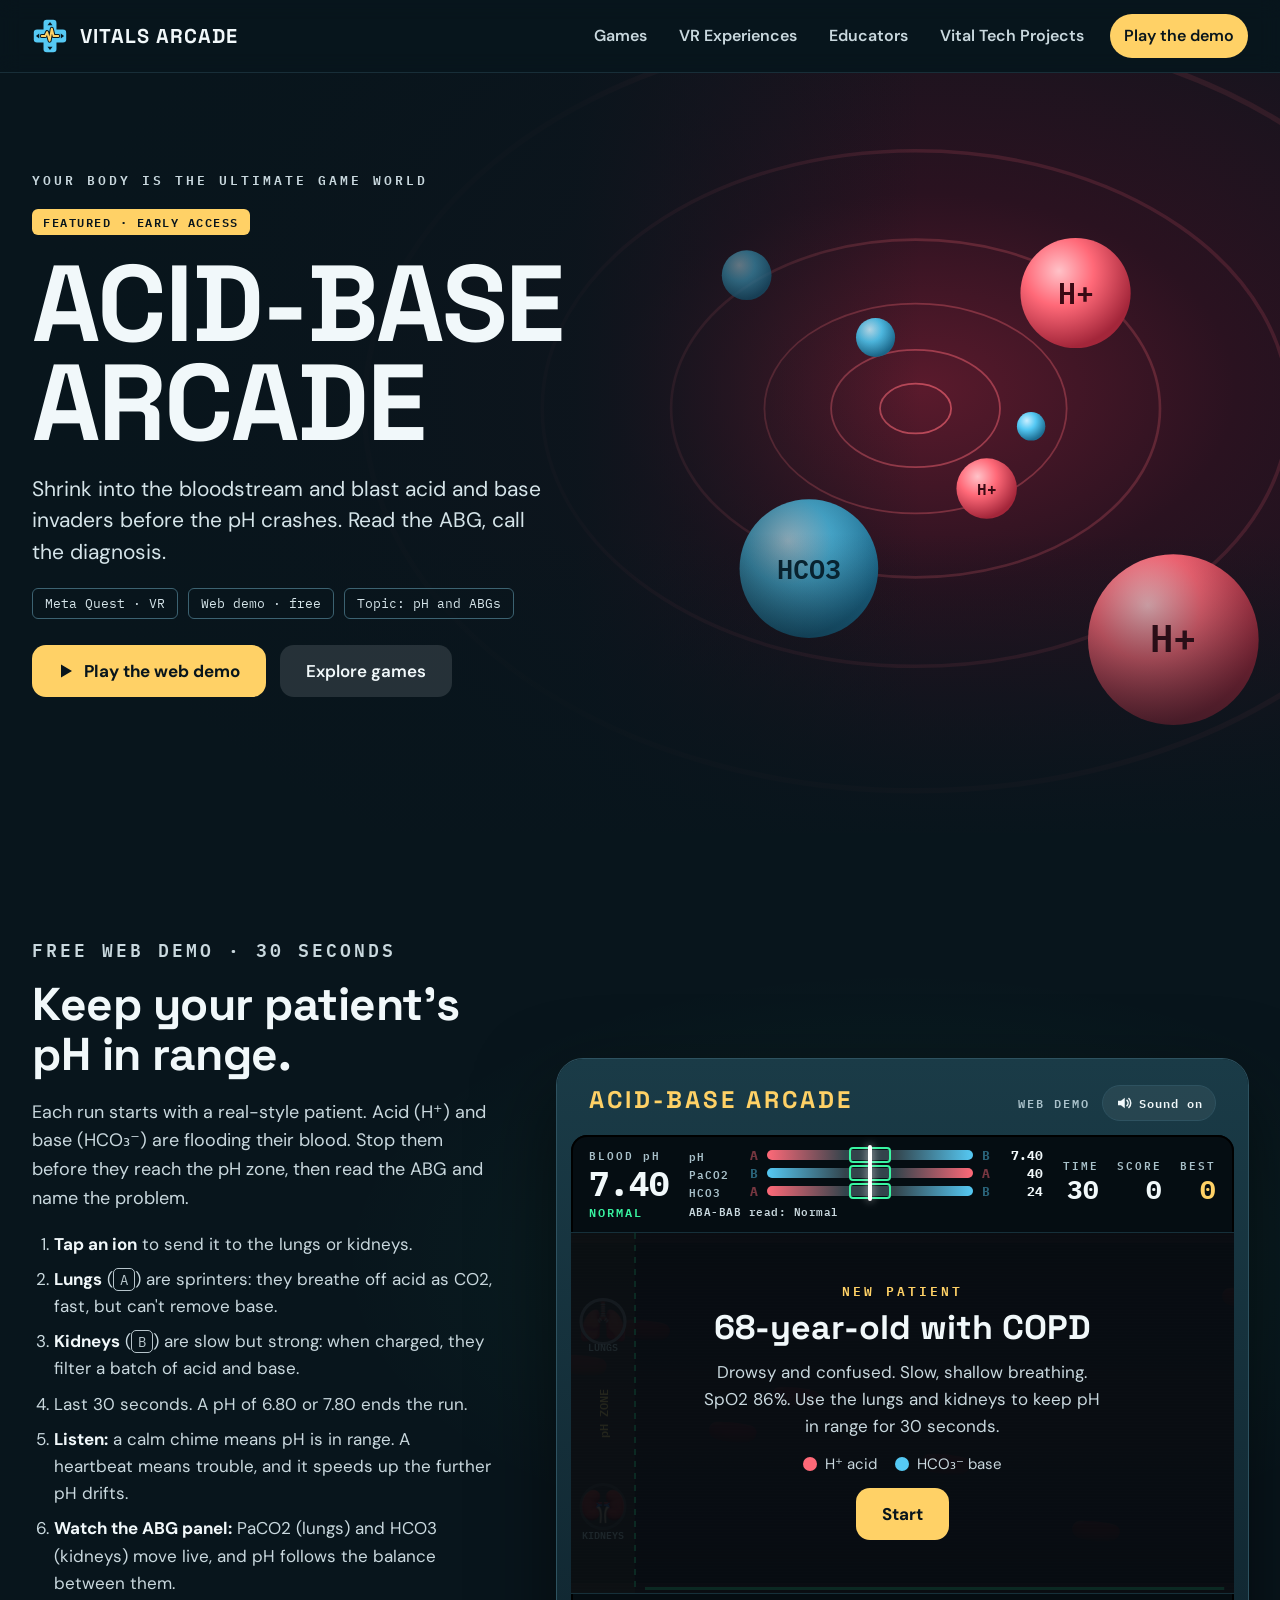
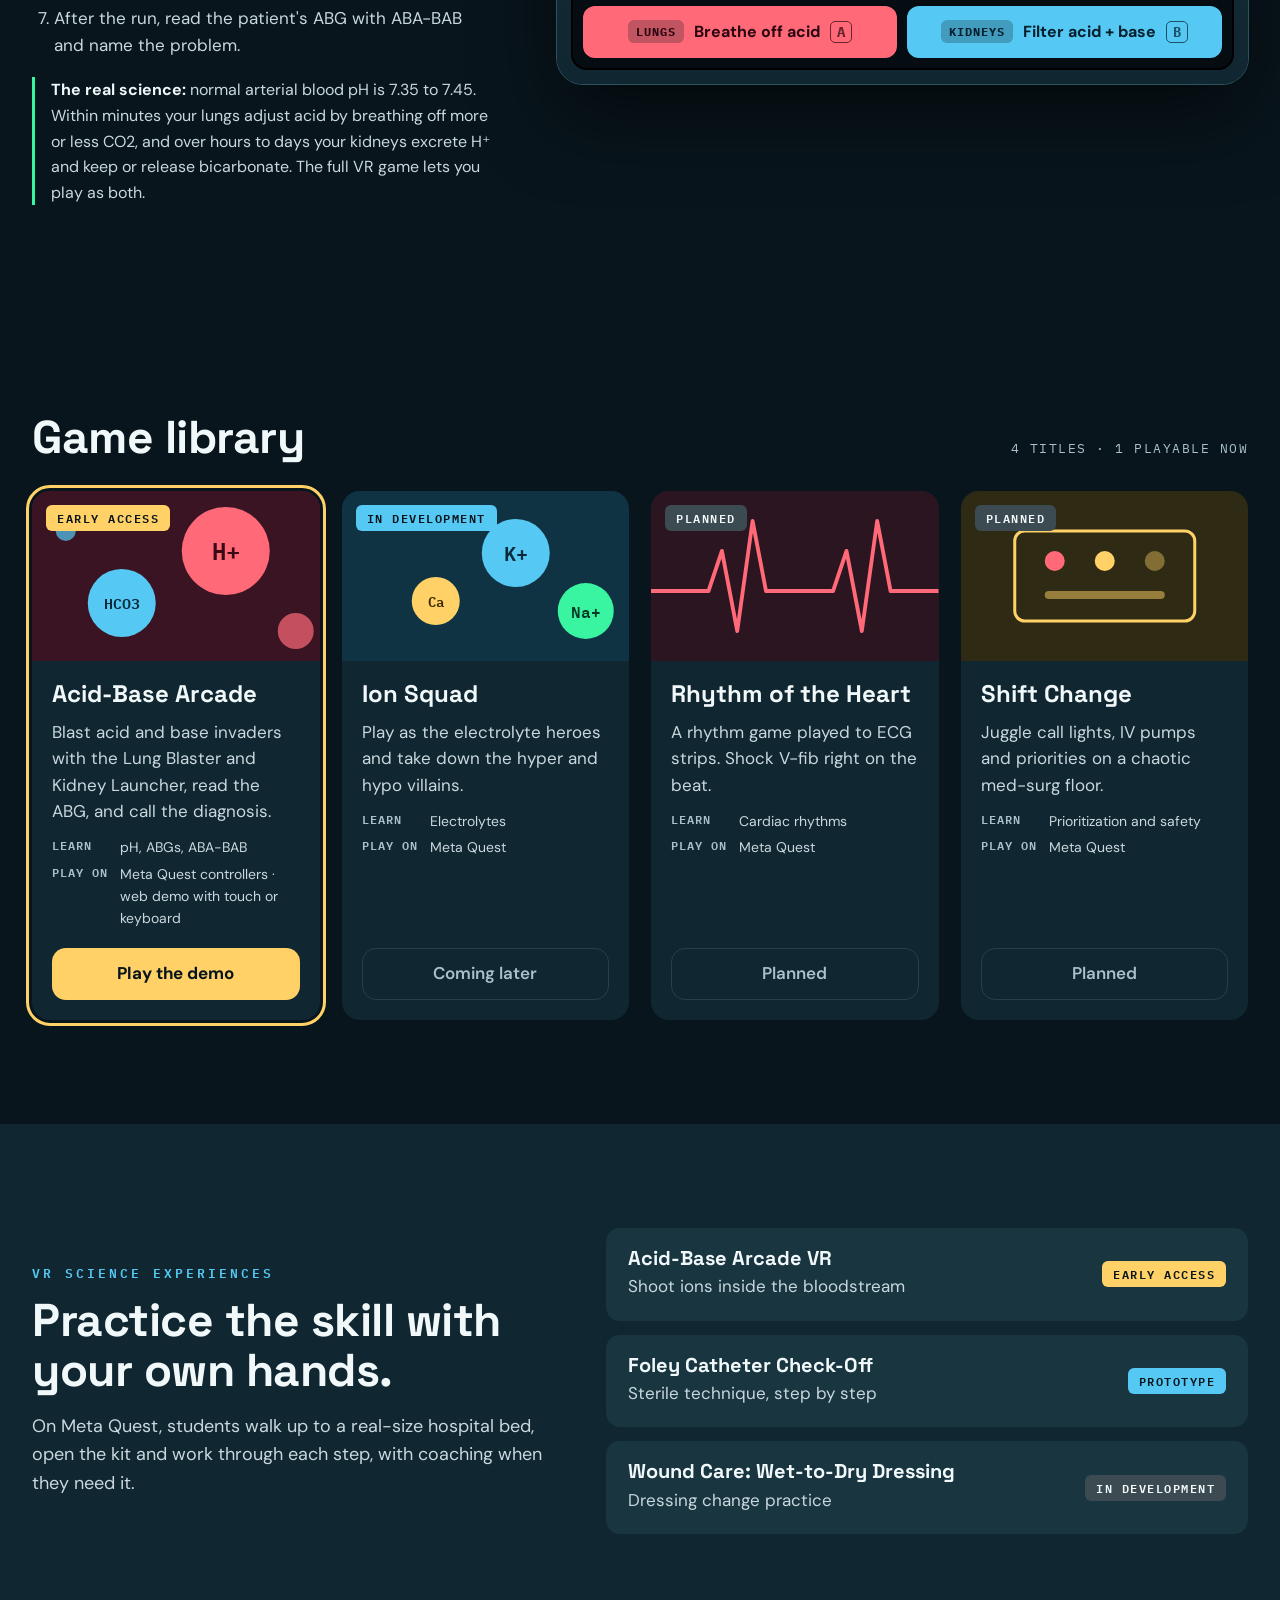
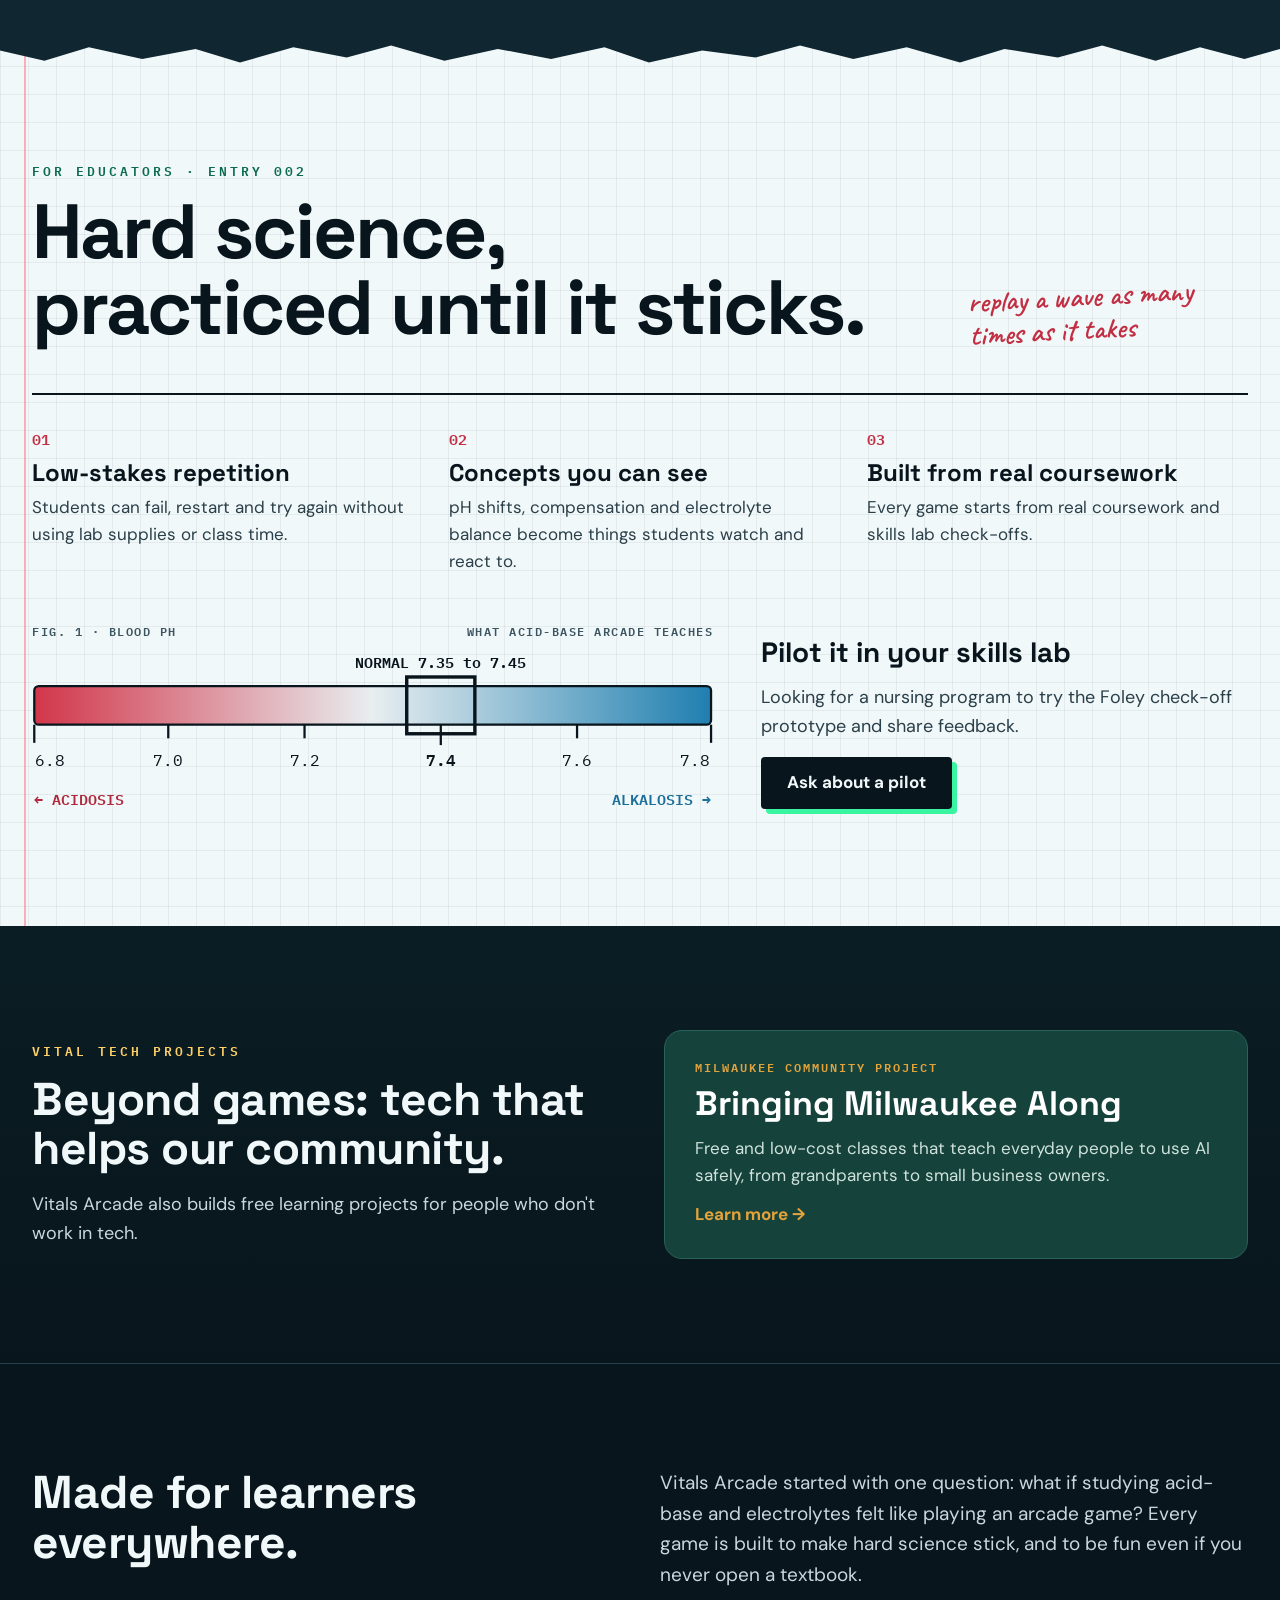
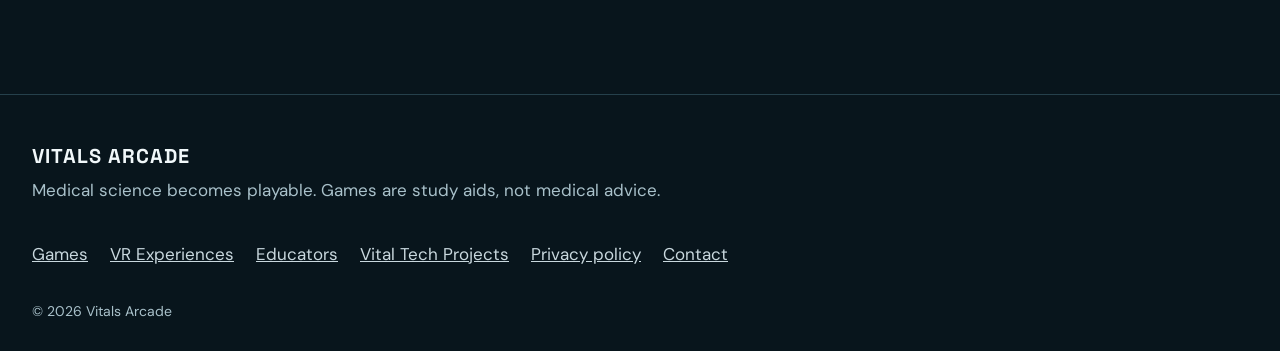
==== index.html @ 90bc75d7 "Add live ABA-BAB ABG panel and three-step ABG quiz - Replace the single pH gauge with three live bar" ====
<!DOCTYPE html>
<html lang="en">
<head>
<meta charset="utf-8">
<meta name="viewport" content="width=device-width, initial-scale=1">
<title>Vitals Arcade | Medical science becomes playable</title>
<link rel="icon" href="assets/logo/favicon.svg" type="image/svg+xml">
<link rel="icon" href="assets/logo/favicon.ico" sizes="any">
<link rel="apple-touch-icon" href="assets/logo/app-icon-180.png">
<meta name="description" content="Vitals Arcade makes educational games and VR science experiences. Play the free Acid-Base Arcade web demo, explore our game library and VR skills practice.">
<meta name="theme-color" content="#08151C">

<link rel="preconnect" href="https://fonts.googleapis.com">
<link rel="preconnect" href="https://fonts.gstatic.com" crossorigin>
<link href="https://fonts.googleapis.com/css2?family=Caveat:wght@600&family=DM+Sans:wght@400;500;600;700&family=IBM+Plex+Mono:wght@400;600&family=Space+Grotesk:wght@500;700&display=swap" rel="stylesheet">
<link rel="stylesheet" href="styles.css">
</head>
<body>
<a class="skip" href="#main">Skip to content</a>

<header class="site-header" id="top">
  <div class="wrap header-row">
    <a class="brand" href="index.html" aria-label="Vitals Arcade home">
      <svg width="36" height="36" viewBox="0 0 100 100" aria-hidden="true"><rect x="32" y="5" width="36" height="90" rx="9" fill="#08151C" stroke="#08151C" stroke-width="9"/><rect x="5" y="32" width="90" height="36" rx="9" fill="#08151C" stroke="#08151C" stroke-width="9"/><rect x="32" y="5" width="36" height="90" rx="9" fill="#55C9F4"/><rect x="5" y="32" width="90" height="36" rx="9" fill="#55C9F4"/><polygon points="50,11 43,20 57,20" fill="#08151C"/><polygon points="50,89 43,80 57,80" fill="#08151C"/><polygon points="11,50 20,43 20,57" fill="#08151C"/><polygon points="89,50 80,43 80,57" fill="#08151C"/><polyline points="27,50 37,50 42,39 49,63 55,30 60,50 73,50" fill="none" stroke="#08151C" stroke-width="11" stroke-linejoin="round" stroke-linecap="round"/><polyline points="27,50 37,50 42,39 49,63 55,30 60,50 73,50" fill="none" stroke="#FFD166" stroke-width="5.5" stroke-linejoin="round" stroke-linecap="round"/></svg>
      <span>VITALS ARCADE</span>
    </a>
    <button class="menu-btn" type="button" aria-expanded="false" aria-controls="site-nav">
      <svg width="20" height="20" viewBox="0 0 20 20" aria-hidden="true"><path d="M3 6h14M3 10h14M3 14h14" stroke="currentColor" stroke-width="2" stroke-linecap="round"/></svg>
      Menu
    </button>
    <nav class="site-nav" id="site-nav" aria-label="Main">
      <a href="#games">Games</a>
      <a href="#vr">VR Experiences</a>
      <a href="#educators">Educators</a>
      <a href="#projects">Vital Tech Projects</a>
      <a class="nav-cta" href="#play">Play the demo</a>
    </nav>
  </div>
</header>

<main id="main">

<section class="hero" aria-labelledby="hero-title">
  <svg class="hero-art" viewBox="0 0 1440 900" preserveAspectRatio="xMidYMid slice" aria-hidden="true">
    <defs>
      <radialGradient id="tun" cx="72%" cy="42%" r="70%"><stop offset="0%" stop-color="#5A1A2C"/><stop offset="35%" stop-color="#2A1220"/><stop offset="100%" stop-color="#08151C"/></radialGradient>
      <radialGradient id="hOrb" cx="35%" cy="30%" r="70%"><stop offset="0%" stop-color="#FFC2C8"/><stop offset="45%" stop-color="#FF6978"/><stop offset="100%" stop-color="#A3263A"/></radialGradient>
      <radialGradient id="bOrb" cx="35%" cy="30%" r="70%"><stop offset="0%" stop-color="#C9EEFF"/><stop offset="45%" stop-color="#55C9F4"/><stop offset="100%" stop-color="#1D6E93"/></radialGradient>
      <linearGradient id="scrim" x1="0" x2="1"><stop offset="0%" stop-color="#08151C"/><stop offset="45%" stop-color="#08151C" stop-opacity="0.85"/><stop offset="72%" stop-color="#08151C" stop-opacity="0"/></linearGradient>
      <linearGradient id="fade" x1="0" x2="0" y1="0" y2="1"><stop offset="60%" stop-color="#08151C" stop-opacity="0"/><stop offset="100%" stop-color="#08151C"/></linearGradient>
    </defs>
    <rect width="1440" height="900" fill="url(#tun)"/>
    <g class="rings" fill="none" stroke="#FF6978">
      <ellipse cx="1030" cy="400" rx="40" ry="28" stroke-opacity="0.6" stroke-width="2"/>
      <ellipse cx="1030" cy="400" rx="95" ry="66" stroke-opacity="0.45" stroke-width="2"/>
      <ellipse cx="1030" cy="400" rx="170" ry="118" stroke-opacity="0.32" stroke-width="2"/>
      <ellipse cx="1030" cy="400" rx="275" ry="190" stroke-opacity="0.22" stroke-width="3"/>
      <ellipse cx="1030" cy="400" rx="420" ry="290" stroke-opacity="0.15" stroke-width="4"/>
      <ellipse cx="1030" cy="400" rx="620" ry="430" stroke-opacity="0.1" stroke-width="6"/>
    </g>
    <g font-family="IBM Plex Mono, monospace" font-weight="600" text-anchor="middle">
      <g class="float f1"><circle cx="1210" cy="270" r="62" fill="url(#hOrb)"/><text x="1210" y="282" font-size="34" fill="#3A0A14">H+</text></g>
      <g class="float f2"><circle cx="910" cy="580" r="78" fill="url(#bOrb)"/><text x="910" y="592" font-size="30" fill="#082A3A">HCO3</text></g>
      <g class="float f3"><circle cx="1110" cy="490" r="34" fill="url(#hOrb)"/><text x="1110" y="497" font-size="18" fill="#3A0A14">H+</text></g>
      <g class="float f1"><circle cx="1320" cy="660" r="96" fill="url(#hOrb)"/><text x="1320" y="674" font-size="44" fill="#3A0A14">H+</text></g>
      <circle cx="985" cy="320" r="22" fill="url(#bOrb)"/><circle cx="1160" cy="420" r="16" fill="url(#bOrb)"/><circle cx="840" cy="250" r="28" fill="url(#bOrb)" fill-opacity="0.8"/>
    </g>
    <rect width="1440" height="900" fill="url(#scrim)"/>
    <rect width="1440" height="900" fill="url(#fade)"/>
  </svg>
  <div class="wrap hero-copy">
    <p class="eyebrow">Your body is the ultimate game world</p>
    <span class="badge badge-yellow">Featured · Early Access</span>
    <h1 id="hero-title">Acid-Base<br>Arcade</h1>
    <p class="lead">Shrink into the bloodstream and blast acid and base invaders before the pH crashes. Read the ABG, call the diagnosis.</p>
    <ul class="chips" aria-label="Game details">
      <li>Meta Quest · VR</li>
      <li>Web demo · free</li>
      <li>Topic: pH and ABGs</li>
    </ul>
    <div class="btn-row">
      <a class="btn btn-yellow" href="#play"><svg width="16" height="16" viewBox="0 0 16 16" aria-hidden="true"><path d="M3 1.5 L14 8 L3 14.5 Z" fill="currentColor"/></svg>Play the web demo</a>
      <a class="btn btn-glass" href="#games">Explore games</a>
    </div>
  </div>
</section>

<section class="play" id="play" aria-labelledby="play-title">
  <div class="wrap play-grid">
    <div class="play-info">
      <p class="eyebrow eyebrow-green">Free web demo · 30 seconds</p>
      <h2 id="play-title">Keep your patient's pH in range.</h2>
      <p>Each run starts with a real-style patient. Acid (H⁺) and base (HCO₃⁻) are flooding their blood. Stop them before they reach the pH zone, then read the ABG and name the problem.</p>
      <ol class="how">
        <li><b>Tap an ion</b> to send it to the lungs or kidneys.</li>
        <li><b>Lungs</b> (<kbd>A</kbd>) are sprinters: they breathe off acid as CO2, fast, but can't remove base.</li>
        <li><b>Kidneys</b> (<kbd>B</kbd>) are slow but strong: when charged, they filter a batch of acid and base.</li>
        <li>Last 30 seconds. A pH of 6.80 or 7.80 ends the run.</li>
        <li><b>Listen:</b> a calm chime means pH is in range. A heartbeat means trouble, and it speeds up the further pH drifts.</li>
        <li><b>Watch the ABG panel:</b> PaCO2 (lungs) and HCO3 (kidneys) move live, and pH follows the balance between them.</li>
        <li>After the run, read the patient's ABG with ABA-BAB and name the problem.</li>
      </ol>
      <p class="science"><b>The real science:</b> normal arterial blood pH is 7.35 to 7.45. Within minutes your lungs adjust acid by breathing off more or less CO2, and over hours to days your kidneys excrete H⁺ and keep or release bicarbonate. The full VR game lets you play as both.</p>
    </div>

    <div class="cabinet">
      <div class="marquee"><span>ACID-BASE ARCADE</span><span class="marquee-right"><span class="marquee-sub">WEB DEMO</span><button class="mute-btn" id="muteBtn" type="button" aria-pressed="false" aria-label="Mute sound"><svg width="18" height="18" viewBox="0 0 24 24" aria-hidden="true"><path d="M4 9h4l5-4v14l-5-4H4z" fill="currentColor"/><path class="snd-on" d="M16 8.5a5 5 0 0 1 0 7M18.5 6a8.5 8.5 0 0 1 0 12" fill="none" stroke="currentColor" stroke-width="2" stroke-linecap="round"/><path class="snd-off" d="M16 9l6 6M22 9l-6 6" fill="none" stroke="currentColor" stroke-width="2" stroke-linecap="round"/></svg><span class="mute-label">Sound on</span></button></span></div>
      <div class="screen">
        <div class="hud" aria-live="polite">
          <div class="hud-ph">
            <span class="hud-label">BLOOD pH</span>
            <span class="hud-ph-val" id="phVal">7.40</span>
            <span class="hud-status" id="status">NORMAL</span>
          </div>
          <div class="abg-live" id="abgLive" aria-hidden="true">
            <div class="abg-chart" id="abgChart"></div>
            <p class="abg-read" id="abgRead">ABA-BAB read: Normal</p>
          </div>
          <div class="hud-stats">
            <div><span class="hud-label">TIME</span><span class="hud-num" id="timeVal">30</span></div>
            <div><span class="hud-label">SCORE</span><span class="hud-num" id="score">0</span></div>
            <div><span class="hud-label">BEST</span><span class="hud-num hud-best" id="bestVal">0</span></div>
          </div>
        </div>
        <div class="stage" id="stage">
          <canvas id="game" aria-label="Playfield: tap acid and base ions before they reach the pH zone on the left"></canvas>
          <div class="overlay" id="overlay">
            <p class="overlay-kicker" id="ovKicker">NEW PATIENT</p>
            <h3 id="ovTitle">Keep your patient's pH in range</h3>
            <p id="ovText">Tap the ions before they reach the pH zone. Keep pH in range for 30 seconds.</p>
            <div class="legend"><span><i class="dot dot-acid"></i>H⁺ acid</span><span><i class="dot dot-base"></i>HCO₃⁻ base</span></div>
            <div class="quiz" id="quiz" hidden>
              <p class="abg" id="quizAbg"></p>
              <div class="abg-chart abg-chart-quiz" id="quizChart" aria-hidden="true"></div>
              <p class="quiz-step" id="quizStep"></p>
              <p class="quiz-q" id="quizQ">What is this patient's problem?</p>
              <div class="quiz-opts" id="quizOpts"></div>
              <p class="quiz-exp" id="quizExp" hidden></p>
            </div>
            <p class="new-best" id="newBest" hidden>NEW HIGH SCORE!</p>
            <div class="overlay-btns">
              <button class="btn btn-yellow" id="startBtn" type="button">Start game</button>
              <a class="btn btn-mint" id="eaBtn" data-url="" href="#" target="_blank" rel="noopener" hidden>Get Early Access</a>
              <a class="btn btn-glass" id="fullBtn" href="#games" hidden>See the full VR game</a>
            </div>
          </div>
        </div>
        <div class="pads">
          <button class="pad pad-acid" id="padA" type="button" aria-label="Lungs: breathe off the closest acid as CO2 (A key)"><span>LUNGS</span> Breathe off acid <kbd>A</kbd></button>
          <button class="pad pad-base" id="padB" type="button" aria-label="Kidneys: filter a batch of acid and base when charged (B key)"><span>KIDNEYS</span> Filter acid + base <kbd>B</kbd></button>
        </div>
      </div>
    </div>
  </div>
</section>

<section class="games" id="games" aria-labelledby="games-title">
  <div class="wrap">
    <div class="sec-head">
      <h2 id="games-title">Game library</h2>
      <span class="mono-note">4 titles · 1 playable now</span>
    </div>
    <div class="game-grid">
      <article class="game-card is-featured">
        <div class="game-art art-acid">
          <svg viewBox="0 0 300 170" preserveAspectRatio="xMidYMid slice" aria-hidden="true" font-family="IBM Plex Mono, monospace" font-weight="600" text-anchor="middle"><circle cx="200" cy="60" r="44" fill="#FF6978"/><text x="200" y="69" font-size="24" fill="#3A0A14">H+</text><circle cx="96" cy="112" r="34" fill="#55C9F4"/><text x="96" y="118" font-size="15" fill="#082A3A">HCO3</text><circle cx="270" cy="140" r="18" fill="#FF6978" fill-opacity="0.7"/><circle cx="40" cy="40" r="10" fill="#55C9F4" fill-opacity="0.7"/></svg>
          <span class="badge badge-yellow">Early Access</span>
        </div>
        <div class="game-body">
          <h3>Acid-Base Arcade</h3>
          <p>Blast acid and base invaders with the Lung Blaster and Kidney Launcher, read the ABG, and call the diagnosis.</p>
          <dl class="meta"><dt>Learn</dt><dd>pH, ABGs, ABA-BAB</dd><dt>Play on</dt><dd>Meta Quest controllers · web demo with touch or keyboard</dd></dl>
          <a class="btn btn-yellow btn-block" href="#play">Play the demo</a>
        </div>
      </article>
      <article class="game-card">
        <div class="game-art art-ion">
          <svg viewBox="0 0 300 170" preserveAspectRatio="xMidYMid slice" aria-hidden="true" font-family="IBM Plex Mono, monospace" font-weight="600" text-anchor="middle"><circle cx="180" cy="62" r="34" fill="#55C9F4"/><text x="180" y="70" font-size="20" fill="#082A3A">K+</text><circle cx="250" cy="120" r="28" fill="#39F4A1"/><text x="250" y="127" font-size="16" fill="#063A26">Na+</text><circle cx="100" cy="110" r="24" fill="#FFD166"/><text x="100" y="116" font-size="14" fill="#3A2A00">Ca</text></svg>
          <span class="badge badge-blue">In development</span>
        </div>
        <div class="game-body">
          <h3>Ion Squad</h3>
          <p>Play as the electrolyte heroes and take down the hyper and hypo villains.</p>
          <dl class="meta"><dt>Learn</dt><dd>Electrolytes</dd><dt>Play on</dt><dd>Meta Quest</dd></dl>
          <span class="btn btn-disabled btn-block">Coming later</span>
        </div>
      </article>
      <article class="game-card">
        <div class="game-art art-heart">
          <svg viewBox="0 0 300 170" preserveAspectRatio="none" aria-hidden="true"><polyline points="0,100 60,100 74,60 90,140 106,30 120,100 190,100 204,60 220,140 236,30 250,100 300,100" fill="none" stroke="#FF6978" stroke-width="4" stroke-linejoin="round"/></svg>
          <span class="badge badge-gray">Planned</span>
        </div>
        <div class="game-body">
          <h3>Rhythm of the Heart</h3>
          <p>A rhythm game played to ECG strips. Shock V-fib right on the beat.</p>
          <dl class="meta"><dt>Learn</dt><dd>Cardiac rhythms</dd><dt>Play on</dt><dd>Meta Quest</dd></dl>
          <span class="btn btn-disabled btn-block">Planned</span>
        </div>
      </article>
      <article class="game-card">
        <div class="game-art art-shift">
          <svg viewBox="0 0 300 170" preserveAspectRatio="xMidYMid slice" aria-hidden="true"><rect x="60" y="40" width="180" height="90" rx="10" fill="none" stroke="#FFD166" stroke-width="3"/><circle cx="100" cy="70" r="10" fill="#FF6978"/><circle cx="150" cy="70" r="10" fill="#FFD166"/><circle cx="200" cy="70" r="10" fill="#FFD166" fill-opacity="0.4"/><rect x="90" y="100" width="120" height="8" rx="4" fill="#FFD166" fill-opacity="0.5"/></svg>
          <span class="badge badge-gray">Planned</span>
        </div>
        <div class="game-body">
          <h3>Shift Change</h3>
          <p>Juggle call lights, IV pumps and priorities on a chaotic med-surg floor.</p>
          <dl class="meta"><dt>Learn</dt><dd>Prioritization and safety</dd><dt>Play on</dt><dd>Meta Quest</dd></dl>
          <span class="btn btn-disabled btn-block">Planned</span>
        </div>
      </article>
    </div>
  </div>
</section>

<section class="vr" id="vr" aria-labelledby="vr-title">
  <div class="wrap vr-grid">
    <div>
      <p class="eyebrow eyebrow-blue">VR science experiences</p>
      <h2 id="vr-title">Practice the skill with your own hands.</h2>
      <p class="lead-sm">On Meta Quest, students walk up to a real-size hospital bed, open the kit and work through each step, with coaching when they need it.</p>
    </div>
    <ul class="vr-list">
      <li><div><h3>Acid-Base Arcade VR</h3><p>Shoot ions inside the bloodstream</p></div><span class="badge badge-yellow">Early Access</span></li>
      <li><div><h3>Foley Catheter Check-Off</h3><p>Sterile technique, step by step</p></div><span class="badge badge-blue">Prototype</span></li>
      <li><div><h3>Wound Care: Wet-to-Dry Dressing</h3><p>Dressing change practice</p></div><span class="badge badge-gray">In development</span></li>
    </ul>
  </div>
</section>

<section class="notebook" id="educators" aria-labelledby="edu-title">
  <svg class="torn" viewBox="0 0 1440 40" preserveAspectRatio="none" aria-hidden="true"><path d="M0 0 H1440 V14 L1400 26 L1350 12 L1300 28 L1240 10 L1190 24 L1130 14 L1080 30 L1020 12 L960 26 L900 10 L850 24 L790 16 L730 30 L680 12 L620 26 L560 14 L500 28 L440 10 L390 24 L330 12 L270 30 L220 14 L160 26 L100 12 L50 28 L0 16 Z" fill="#102630"/></svg>
  <div class="wrap">
    <div class="edu-head">
      <div>
        <p class="eyebrow eyebrow-ink">For educators · Entry 002</p>
        <h2 id="edu-title">Hard science,<br>practiced until it sticks.</h2>
      </div>
      <p class="handnote">replay a wave as many times as it takes</p>
    </div>
    <div class="edu-points">
      <div><p class="num">01</p><h3>Low-stakes repetition</h3><p>Students can fail, restart and try again without using lab supplies or class time.</p></div>
      <div><p class="num">02</p><h3>Concepts you can see</h3><p>pH shifts, compensation and electrolyte balance become things students watch and react to.</p></div>
      <div><p class="num">03</p><h3>Built from real coursework</h3><p>Every game starts from real coursework and skills lab check-offs.</p></div>
    </div>
    <div class="edu-bottom">
      <figure class="ph-fig">
        <figcaption><span>Fig. 1 · Blood pH</span><span>What Acid-Base Arcade teaches</span></figcaption>
        <svg viewBox="0 0 600 150" role="img" aria-label="pH scale from 6.8 to 7.8 with the normal range 7.35 to 7.45 boxed" font-family="IBM Plex Mono, monospace">
          <defs><linearGradient id="phg" x1="0" x2="1"><stop offset="0%" stop-color="#D2364A"/><stop offset="50%" stop-color="#E8EEF0"/><stop offset="100%" stop-color="#1F7FB0"/></linearGradient></defs>
          <rect x="2" y="30" width="596" height="34" rx="4" fill="url(#phg)" stroke="#08151C" stroke-width="2"/>
          <rect x="330" y="22" width="60" height="50" fill="none" stroke="#08151C" stroke-width="3"/>
          <g stroke="#08151C" stroke-width="2"><line x1="2" y1="64" x2="2" y2="80"/><line x1="120" y1="64" x2="120" y2="76"/><line x1="240" y1="64" x2="240" y2="76"/><line x1="360" y1="64" x2="360" y2="82"/><line x1="480" y1="64" x2="480" y2="76"/><line x1="598" y1="64" x2="598" y2="80"/></g>
          <g font-size="14" fill="#08151C" text-anchor="middle"><text x="16" y="100">6.8</text><text x="120" y="100">7.0</text><text x="240" y="100">7.2</text><text x="360" y="100" font-weight="600">7.4</text><text x="480" y="100">7.6</text><text x="584" y="100">7.8</text></g>
          <text x="360" y="14" font-size="13" text-anchor="middle" fill="#08151C" font-weight="600">NORMAL 7.35 to 7.45</text>
          <text x="2" y="135" font-size="13" fill="#B02A3D" font-weight="600">← ACIDOSIS</text>
          <text x="598" y="135" font-size="13" fill="#1A6E99" font-weight="600" text-anchor="end">ALKALOSIS →</text>
        </svg>
      </figure>
      <div class="pilot">
        <h3>Pilot it in your skills lab</h3>
        <p>Looking for a nursing program to try the Foley check-off prototype and share feedback.</p>
        <a class="btn btn-ink" href="mailto:hello@vitalsarcade.com?subject=Vitals%20Arcade%20pilot">Ask about a pilot</a>
      </div>
    </div>
  </div>
</section>

<section class="projects" id="projects" aria-labelledby="projects-title">
  <div class="wrap projects-grid">
    <div>
      <p class="eyebrow eyebrow-gold">Vital Tech Projects</p>
      <h2 id="projects-title">Beyond games: tech that helps our community.</h2>
      <p class="lead-sm">Vitals Arcade also builds free learning projects for people who don't work in tech.</p>
    </div>
    <a class="project-card" href="milwaukee.html">
      <span class="project-tag">Milwaukee community project</span>
      <span class="project-title">Bringing Milwaukee Along</span>
      <span class="project-text">Free and low-cost classes that teach everyday people to use AI safely, from grandparents to small business owners.</span>
      <span class="project-link">Learn more <span aria-hidden="true">→</span></span>
    </a>
  </div>
</section>

<section class="about" id="about" aria-labelledby="about-title">
  <div class="wrap about-grid">
    <h2 id="about-title">Made for learners everywhere.</h2>
    <p>Vitals Arcade started with one question: what if studying acid-base and electrolytes felt like playing an arcade game? Every game is built to make hard science stick, and to be fun even if you never open a textbook.</p>
  </div>
</section>

</main>

<footer class="site-footer">
  <div class="wrap footer-grid">
    <div>
      <p class="footer-brand">VITALS ARCADE</p>
      <p>Medical science becomes playable. Games are study aids, not medical advice.</p>
    </div>
    <nav aria-label="Footer">
      <a href="#games">Games</a>
      <a href="#vr">VR Experiences</a>
      <a href="#educators">Educators</a>
      <a href="milwaukee.html">Vital Tech Projects</a>
      <a href="privacy.html">Privacy policy</a>
      <a href="mailto:hello@vitalsarcade.com">Contact</a>
    </nav>
  </div>
  <p class="wrap copyright">&copy; <span id="yr">2026</span> Vitals Arcade</p>
</footer>

<script src="main.js"></script>
</body>
</html>
---- styles.css ----
/* Vitals Arcade design tokens */
:root{
  --bg:#08151C; --surface:#102630; --elevated:#183540;
  --text:#F1F8FA; --muted:#A9C1CA; --soft:#C9D8DE; --line:#25404B;
  --accent:#39F4A1; --secondary:#55C9F4; --alert:#FF6978; --highlight:#FFD166;
  --acid:#FF6978; --base:#55C9F4;
  --paper:#F1F8FA; --ink:#08151C; --ink-soft:#2A3F48; --ink-muted:#3D5560;
  --ink-green:#0B6B4C; --ink-red:#C22F43;
  --f-display:"Space Grotesk",system-ui,sans-serif;
  --f-body:"DM Sans",system-ui,sans-serif;
  --f-mono:"IBM Plex Mono",ui-monospace,monospace;
  --f-hand:"Caveat",cursive;
  --r-sm:8px; --r-md:14px; --r-lg:18px;
  --space:clamp(64px,9vw,104px);
  --wrap:1280px;
}
*{box-sizing:border-box}
[hidden]{display:none!important}
html{scroll-behavior:smooth;scroll-padding-top:84px}
body{margin:0;background:var(--bg);color:var(--text);font:17px/1.6 var(--f-body);overflow-x:clip}
img,svg{max-width:100%}
h1,h2,h3{font-family:var(--f-display);line-height:1.08;margin:0}
h2{font-size:clamp(32px,4.4vw,46px);letter-spacing:-.5px}
p{margin:0}
a{color:var(--highlight)}
a:focus-visible,button:focus-visible{outline:3px solid var(--highlight);outline-offset:3px}
.wrap{max-width:var(--wrap);margin:0 auto;padding:0 clamp(18px,4vw,32px)}
.skip{position:absolute;left:-9999px;top:8px;z-index:50;background:#fff;color:#000;padding:10px 14px;border-radius:8px}
.skip:focus{left:12px}
kbd{font-family:var(--f-mono);font-size:.85em;padding:1px 6px;border-radius:5px;border:1px solid currentColor;opacity:.9}

/* Buttons, badges, labels */
.btn{display:inline-flex;align-items:center;justify-content:center;gap:10px;min-height:52px;padding:0 26px;border-radius:var(--r-md);font:700 17px/1 var(--f-body);text-decoration:none;border:0;cursor:pointer;transition:transform .15s,background-color .15s,box-shadow .15s}
.btn:hover{transform:translateY(-2px)}
.btn-yellow{background:var(--highlight);color:var(--ink)}
.btn-yellow:hover{background:#FFDD8A;color:var(--ink)}
.btn-glass{background:rgba(241,248,250,.12);color:var(--text);font-weight:600}
.btn-glass:hover{background:rgba(241,248,250,.2);color:var(--text)}
.btn-ink{background:var(--ink);color:var(--paper);border-radius:4px;box-shadow:5px 5px 0 var(--accent)}
.btn-ink:hover{color:var(--paper);box-shadow:7px 7px 0 var(--accent)}
.btn-disabled{border:1.5px solid var(--line);color:var(--muted);font-weight:600;cursor:default}
.btn-disabled:hover{transform:none}
.btn-block{width:100%}
.badge{display:inline-block;font:600 12px/1 var(--f-mono);letter-spacing:1.5px;text-transform:uppercase;padding:7px 11px;border-radius:6px}
.badge-yellow{background:var(--highlight);color:var(--ink)}
.badge-blue{background:var(--secondary);color:var(--ink)}
.badge-gray{background:#3C4B52;color:var(--text)}
.eyebrow{font:600 13px/1.4 var(--f-mono);letter-spacing:3px;text-transform:uppercase;color:var(--soft)}
.eyebrow-green{color:var(--accent)} .eyebrow-blue{color:var(--secondary)} .eyebrow-gold{color:var(--highlight)} .eyebrow-ink{color:var(--ink-green)}
.mono-note{font:13px/1.4 var(--f-mono);letter-spacing:1.5px;text-transform:uppercase;color:var(--muted)}
.lead-sm{font-size:18px;color:var(--soft);margin-top:16px}

/* Header */
.site-header{position:sticky;top:0;z-index:20;background:rgba(8,21,28,.86);backdrop-filter:blur(10px);-webkit-backdrop-filter:blur(10px);border-bottom:1px solid rgba(37,64,75,.6)}
.header-row{display:flex;align-items:center;justify-content:space-between;gap:16px;min-height:72px}
.brand{display:flex;align-items:center;gap:12px;text-decoration:none;color:var(--text);font:700 20px/1 var(--f-display);letter-spacing:1px}
.site-nav{display:flex;align-items:center;gap:4px}
.site-nav a{display:inline-flex;align-items:center;min-height:44px;padding:0 14px;border-radius:999px;color:var(--soft);text-decoration:none;font-weight:600;font-size:16px}
.site-nav a:hover{color:var(--text);background:rgba(241,248,250,.08)}
.site-nav .nav-cta{background:var(--highlight);color:var(--ink);margin-left:8px}
.site-nav .nav-cta:hover{background:#FFDD8A;color:var(--ink)}
.menu-btn{display:none;align-items:center;gap:8px;min-height:44px;padding:0 14px;border-radius:999px;border:1.5px solid var(--line);background:transparent;color:var(--text);font:600 16px var(--f-body);cursor:pointer}
@media (max-width:900px){
  .menu-btn{display:inline-flex}
  .site-nav{display:none;position:absolute;left:0;right:0;top:72px;flex-direction:column;align-items:stretch;padding:12px clamp(18px,4vw,32px) 20px;background:var(--bg);border-bottom:1px solid var(--line)}
  .site-nav.open{display:flex}
  .site-nav a{border-radius:var(--r-sm);font-size:18px;min-height:52px}
  .site-nav .nav-cta{margin:8px 0 0;justify-content:center}
}

/* Hero */
.hero{position:relative;overflow:hidden;min-height:min(760px,92vh);display:flex;align-items:center}
.hero-art{position:absolute;inset:0;width:100%;height:100%}
.hero-copy{position:relative;width:100%;padding-top:72px;padding-bottom:110px;display:flex;flex-direction:column;gap:20px;align-items:flex-start}
.hero-copy > *{max-width:640px}
.hero h1{font-size:clamp(56px,9vw,108px);line-height:.92;letter-spacing:-2px;text-transform:uppercase}
.hero .lead{font-size:clamp(18px,2vw,21px);line-height:1.5;color:#D5E4E9;max-width:520px}
.chips{list-style:none;display:flex;flex-wrap:wrap;gap:10px;margin:0;padding:0;font:13px/1 var(--f-mono)}
.chips li{padding:8px 12px;border-radius:6px;border:1px solid #3C6271;color:#D5E4E9;background:rgba(8,21,28,.4)}
.btn-row{display:flex;flex-wrap:wrap;gap:14px;margin-top:6px}
.float{animation:bob 6s ease-in-out infinite}
.f2{animation-duration:7.5s;animation-delay:-2s}.f3{animation-duration:5s;animation-delay:-1s}
@keyframes bob{50%{transform:translateY(-14px)}}
@media (max-width:700px){.hero{min-height:0}.hero-art{opacity:.55}}

/* Play / arcade cabinet */
.play{padding:var(--space) 0;background:radial-gradient(800px 420px at 70% 40%,rgba(57,244,161,.07),transparent 70%)}
.play-grid{display:grid;grid-template-columns:minmax(0,.8fr) minmax(0,1.2fr);gap:clamp(32px,5vw,64px);align-items:center}
.play-info{display:flex;flex-direction:column;gap:18px}
.play-info > p{color:var(--soft);font-size:18px}
.how{margin:0;padding-left:22px;display:grid;gap:8px;color:var(--soft)}
.how b{color:var(--text)}
.science{border-left:3px solid var(--accent);padding-left:16px;font-size:16px!important}
.science b{color:var(--text)}
.cabinet{background:linear-gradient(#1A3B47,#102630);border-radius:26px;padding:14px;box-shadow:0 0 0 1px #2E5260,0 30px 80px rgba(0,0,0,.55)}
.marquee{display:flex;justify-content:space-between;align-items:baseline;gap:12px;padding:12px 18px 14px;font:700 clamp(18px,2.4vw,24px)/1 var(--f-display);letter-spacing:3px;color:var(--highlight)}
.marquee-sub{font:600 12px/1 var(--f-mono);letter-spacing:2px;color:var(--muted)}
.screen{background:#050D12;border-radius:16px;overflow:hidden;box-shadow:inset 0 0 0 2px #000}
.hud{display:grid;grid-template-columns:auto minmax(0,1fr) auto;gap:20px;align-items:center;padding:14px 18px;border-bottom:1px solid #16303A}
.hud-label{display:block;font:600 11px/1 var(--f-mono);letter-spacing:2px;color:var(--muted);margin-bottom:6px}
.hud-ph{display:flex;flex-direction:column}
.hud-ph-val{font:700 34px/1 var(--f-mono);color:var(--text);font-variant-numeric:tabular-nums}
.hud-status{font:600 12px/1 var(--f-mono);letter-spacing:2px;margin-top:6px;color:var(--accent)}
.gauge-bar{position:relative;height:14px;border-radius:7px;background:linear-gradient(90deg,var(--acid),#3A4A52 45%,#3A4A52 55%,var(--base))}
.gauge-normal{position:absolute;top:-3px;bottom:-3px;left:55%;width:10%;border:2px solid var(--accent);border-radius:4px}
.gauge-needle{position:absolute;top:-6px;bottom:-6px;width:4px;margin-left:-2px;left:60%;background:#fff;border-radius:2px;box-shadow:0 0 8px rgba(255,255,255,.7);transition:left .12s linear}
.gauge-scale{display:flex;justify-content:space-between;font:11px/1 var(--f-mono);color:var(--muted);margin-top:8px}
.hud-stats{display:flex;gap:18px;text-align:right}
/* ABA-BAB ABG panel: pH, PaCO2 and HCO3 bars. Low side on the left, high side on the right, normal zone in the middle.
   Letters follow ABA-BAB: pH A..B, PaCO2 B..A (more CO2 = more acid), HCO3 A..B. */
.abg-live{min-width:0}
.abg-chart{display:flex;flex-direction:column;gap:5px;width:100%}
.abg-row{display:grid;grid-template-columns:52px 14px minmax(0,1fr) 14px 44px;align-items:center;gap:6px;font:600 11px/1 var(--f-mono);color:var(--muted);border-radius:6px;transition:background .25s}
.abg-name{letter-spacing:1px;text-align:left}
.abg-l,.abg-r{font:700 13px/1 var(--f-mono);text-align:center;opacity:.45;transition:opacity .15s,transform .15s}
.abg-l.on,.abg-r.on{opacity:1;transform:scale(1.25)}
.abg-a{color:var(--acid)}.abg-b{color:var(--base)}
.abg-bar{position:relative;height:10px;border-radius:5px;background:linear-gradient(90deg,var(--lc),#33444C 38%,#33444C 62%,var(--rc))}
.abg-norm{position:absolute;top:-3px;bottom:-3px;left:40%;width:20%;border:2px solid var(--accent);border-radius:4px}
.abg-mid{position:absolute;top:-1px;bottom:-1px;left:50%;width:1px;background:rgba(57,244,161,.55)}
.abg-mark{position:absolute;top:-5px;bottom:-5px;width:4px;margin-left:-2px;left:50%;background:#fff;border-radius:2px;box-shadow:0 0 8px rgba(255,255,255,.7);transition:left .12s linear}
.abg-val{font:700 13px/1 var(--f-mono);color:var(--text);text-align:right;font-variant-numeric:tabular-nums}
.abg-tag{position:absolute;right:4px;top:50%;transform:translateY(-50%);font:700 10px/1 var(--f-mono);white-space:nowrap;padding:2px 6px;border-radius:4px;background:rgba(5,13,18,.88);opacity:0;transition:opacity .2s;pointer-events:none}
.abg-row.pulse{background:rgba(255,209,102,.12)}
.abg-row.pulse .abg-tag{opacity:1}
.abg-row.match{background:rgba(57,244,161,.14)}
.abg-row.match .abg-name{color:var(--accent)}
.abg-read{font:600 11px/1.3 var(--f-mono);color:var(--soft);margin-top:6px;letter-spacing:.5px}
.abg-chart-quiz{max-width:400px;background:rgba(241,248,250,.05);border:1px solid #2E5260;border-radius:10px;padding:10px 10px 8px}
.abg-chart-quiz .abg-row{text-align:left}
.quiz-step{font:600 12px/1 var(--f-mono)!important;letter-spacing:2px;color:var(--highlight)!important;margin:0}
.quiz-opts.two{grid-template-columns:1fr 1fr}
.quiz-opts.three{grid-template-columns:1fr}
.quiz-fb{font-size:14px;text-align:left;color:var(--soft)}

.hud-num{font:700 26px/1 var(--f-mono);font-variant-numeric:tabular-nums}
.stage{position:relative}
#game{display:block;width:100%;height:360px;touch-action:manipulation;cursor:crosshair}
.stage::after{content:"";position:absolute;inset:0;pointer-events:none;background:repeating-linear-gradient(0deg,rgba(255,255,255,.03) 0 1px,transparent 1px 3px)}
.stage.hit-acid{animation:hitA .3s}.stage.hit-base{animation:hitB .3s}
@keyframes hitA{30%{box-shadow:inset 0 0 0 4px var(--acid)}}
@keyframes hitB{30%{box-shadow:inset 0 0 0 4px var(--base)}}
.overlay{position:absolute;inset:0;z-index:2;display:flex;flex-direction:column;align-items:center;justify-content:center;gap:12px;text-align:center;padding:20px;background:rgba(5,13,18,.88)}
.overlay h3{font-size:clamp(26px,3.4vw,34px)}
.overlay p{color:var(--soft);max-width:400px}
.overlay-kicker{font:600 13px/1 var(--f-mono)!important;letter-spacing:3px;color:var(--highlight)!important;animation:blink 1.4s steps(2) infinite}
@keyframes blink{50%{opacity:.35}}
.legend{display:flex;gap:18px;font-size:15px;color:var(--soft)}
.legend span{display:inline-flex;align-items:center;gap:8px}
.dot{display:inline-block;width:14px;height:14px;border-radius:50%}
.dot-acid{background:var(--acid)}.dot-base{background:var(--base)}
.pads{display:grid;grid-template-columns:1fr 1fr;gap:10px;padding:12px;border-top:1px solid #16303A}
.pad{display:flex;align-items:center;justify-content:center;gap:10px;min-height:52px;border-radius:12px;border:0;font:700 16px var(--f-body);cursor:pointer;transition:transform .08s}
.pad:active{transform:scale(.97)}
.pad span{font:700 14px var(--f-mono);padding:4px 8px;border-radius:6px;background:rgba(8,21,28,.25)}
.pad kbd{opacity:.7}
.pad-acid{background:var(--acid);color:#2A0710}
.pad-base{background:linear-gradient(90deg,var(--base) var(--charge,100%),#2B6A80 var(--charge,100%));color:#04202D}
.pad-acid{background:linear-gradient(90deg,var(--acid) var(--charge,100%),#8A3B45 var(--charge,100%))}
.pad span{font-size:12px!important;letter-spacing:1px}
.pad{touch-action:manipulation;-webkit-tap-highlight-color:transparent;user-select:none;-webkit-user-select:none}
.marquee-right{display:inline-flex;align-items:center;gap:12px}
.mute-btn{display:inline-flex;align-items:center;gap:6px;min-height:36px;padding:6px 12px;border:1px solid #2E5260;border-radius:999px;background:rgba(241,248,250,.06);color:var(--text);font:600 12px/1 var(--f-mono);letter-spacing:1px;cursor:pointer}
.mute-btn:hover{background:rgba(241,248,250,.14)}
.mute-btn .snd-off{display:none}
.mute-btn.is-muted{color:var(--muted)}
.mute-btn.is-muted .snd-on{display:none}.mute-btn.is-muted .snd-off{display:inline}
.hud-best{color:var(--highlight)}
.new-best{font:700 14px/1 var(--f-mono)!important;letter-spacing:3px;color:var(--accent)!important;animation:blink 1s steps(2) infinite}
.overlay-btns{display:flex;flex-wrap:wrap;justify-content:center;gap:10px}
.overlay.ended .legend{display:none}
.stage.quiz-open #game{height:560px}
.quiz{display:flex;flex-direction:column;align-items:center;gap:10px;width:100%;max-width:440px}
.abg{font:600 14px/1.4 var(--f-mono)!important;color:var(--text)!important;background:rgba(241,248,250,.08);border:1px solid #2E5260;border-radius:10px;padding:8px 12px}
.quiz-q{font-weight:700;color:var(--text)!important}
.quiz-opts{display:grid;grid-template-columns:1fr 1fr;gap:8px;width:100%}
.quiz-opt{min-height:44px;padding:8px 10px;border-radius:10px;border:1px solid #2E5260;background:rgba(241,248,250,.08);color:var(--text);font:600 15px/1.2 var(--f-body);cursor:pointer}
.quiz-opt:hover:not(:disabled){background:rgba(241,248,250,.16)}
.quiz-opt:disabled{cursor:default;opacity:.55}
.quiz-opt.is-right{opacity:1;background:var(--accent);color:var(--ink);border-color:var(--accent)}
.quiz-opt.is-wrong{opacity:1;background:var(--acid);color:#2A0710;border-color:var(--acid)}
.quiz-exp{font-size:15px;text-align:left}
.overlay{overflow-y:auto}
.btn-mint{background:var(--accent);color:var(--ink)}
.btn-mint:hover{filter:brightness(1.08);color:var(--ink)}
@media (max-width:900px){.play-grid{grid-template-columns:minmax(0,1fr)}.cabinet{order:-1}}
@media (max-width:560px){
  .hud{grid-template-columns:auto auto;row-gap:12px}
  .gauge{grid-column:1 / -1;order:3}
  .abg-live{grid-column:1 / -1;order:3}
  #game{height:300px}
  .cabinet{padding:8px;border-radius:18px}
  .pad kbd{display:none}
  .marquee{padding:10px 12px 12px;letter-spacing:2px}
  .marquee-sub{display:none}
  .mute-label{display:none}
  .mute-btn{min-width:40px;min-height:40px;justify-content:center;padding:6px}
  .hud{padding:12px 14px;gap:12px}
  .hud-ph-val{font-size:28px}
  .hud-stats{gap:14px}
  .hud-num{font-size:22px}
  #game{height:min(300px,46svh)}
  .overlay{padding:14px;gap:10px}
  .overlay h3{font-size:24px}
  .overlay p{font-size:15px}
  .overlay{justify-content:flex-start}
  .stage.quiz-open #game{height:640px}
  .quiz-opt{font-size:14px;min-height:42px}
  .quiz-exp{font-size:14px}
  .legend{font-size:14px}
  .overlay-btns{display:grid;grid-template-columns:1fr 1fr;width:100%;max-width:320px;gap:8px}
  .overlay-btns .btn{min-height:44px;padding:10px 12px;font-size:15px;justify-content:center}
  #startBtn{grid-column:1 / -1}
  .overlay-btns .btn:only-child{grid-column:1 / -1}
  .pads{gap:8px;padding:10px}
  .pad{min-height:64px;font-size:14px;flex-wrap:wrap;gap:4px 8px;line-height:1.15;text-align:center}
}

/* Game library */
.games{padding:var(--space) 0}
.sec-head{display:flex;flex-wrap:wrap;gap:12px;justify-content:space-between;align-items:baseline;margin-bottom:28px}
.game-grid{display:grid;grid-template-columns:repeat(auto-fit,minmax(min(100%,260px),1fr));gap:22px}
.game-card{display:flex;flex-direction:column;border-radius:var(--r-lg);overflow:hidden;background:var(--surface);transition:transform .2s,box-shadow .2s}
.game-card:hover{transform:translateY(-4px);box-shadow:0 18px 40px rgba(0,0,0,.4)}
.game-card.is-featured{outline:3px solid var(--highlight);outline-offset:3px}
.game-art{position:relative;height:170px}
.game-art svg{width:100%;height:100%;display:block}
.game-art .badge{position:absolute;left:14px;top:14px}
.art-acid{background:#3A1422}.art-ion{background:#0F3343}.art-heart{background:#2B1520}.art-shift{background:#2E2A14}
.game-body{padding:20px;display:flex;flex-direction:column;gap:12px;flex:1}
.game-body h3{font-size:24px}
.game-body > p{color:var(--soft);line-height:1.55}
.meta{display:grid;grid-template-columns:auto 1fr;gap:4px 12px;margin:0 0 6px;font-size:14px}
.meta dt{font:600 12px/1.6 var(--f-mono);letter-spacing:1px;text-transform:uppercase;color:var(--muted)}
.meta dd{margin:0;color:var(--soft)}
.game-body .btn{margin-top:auto}

/* VR */
.vr{background:var(--surface);padding:var(--space) 0}
.vr-grid{display:grid;grid-template-columns:minmax(0,.9fr) minmax(0,1.1fr);gap:48px;align-items:center}
.vr-grid h2{margin-top:14px}
.vr-list{list-style:none;margin:0;padding:0;display:grid;gap:14px}
.vr-list li{display:flex;flex-wrap:wrap;gap:12px 16px;justify-content:space-between;align-items:center;padding:20px 22px;border-radius:var(--r-md);background:var(--elevated)}
.vr-list h3{font-size:20px;margin-bottom:4px}
.vr-list p{color:var(--soft)}
@media (max-width:900px){.vr-grid{grid-template-columns:minmax(0,1fr)}}

/* Educators: lab notebook */
.notebook{position:relative;color:var(--ink);background-color:var(--paper);background-image:linear-gradient(rgba(8,21,28,.06) 1px,transparent 1px),linear-gradient(90deg,rgba(8,21,28,.06) 1px,transparent 1px);background-size:28px 28px;padding:calc(var(--space) + 20px) 0 var(--space)}
.notebook::before{content:"";position:absolute;left:clamp(8px,2vw,24px);top:0;bottom:0;width:2px;background:var(--alert);opacity:.5}
.torn{position:absolute;left:0;top:-1px;width:100%;height:34px;display:block}
.notebook .wrap{display:flex;flex-direction:column;gap:48px}
.edu-head{display:flex;flex-wrap:wrap;gap:24px 40px;align-items:flex-end;justify-content:space-between}
.edu-head h2{font-size:clamp(42px,6vw,84px);line-height:.98;letter-spacing:-2px;margin-top:14px}
.handnote{font:600 clamp(24px,3vw,30px)/1.1 var(--f-hand);color:var(--ink-red);transform:rotate(-3deg);max-width:280px}
.edu-points{display:grid;grid-template-columns:repeat(auto-fit,minmax(min(100%,240px),1fr));gap:36px;border-top:2px solid var(--ink);padding-top:32px}
.edu-points .num{font:600 15px var(--f-mono);color:var(--ink-red);margin-bottom:8px}
.edu-points h3{font-size:24px;margin-bottom:8px}
.edu-points p:last-child{color:var(--ink-soft)}
.edu-bottom{display:grid;grid-template-columns:minmax(0,1.4fr) minmax(0,1fr);gap:48px;align-items:center}
.ph-fig{margin:0}
.ph-fig figcaption{display:flex;flex-wrap:wrap;gap:8px;justify-content:space-between;font:600 12px/1.4 var(--f-mono);letter-spacing:1.5px;text-transform:uppercase;color:var(--ink-muted);margin-bottom:12px}
.ph-fig svg{width:100%;height:auto;display:block}
.pilot{display:flex;flex-direction:column;gap:16px;align-items:flex-start}
.pilot h3{font-size:28px}
.pilot p{color:var(--ink-soft);font-size:18px}
.notebook a:focus-visible{outline-color:var(--ink)}
@media (max-width:900px){.edu-bottom{grid-template-columns:minmax(0,1fr)}}

/* Vital Tech Projects */
.projects{padding:var(--space) 0;background:linear-gradient(180deg,#0B1D24,var(--bg))}
.projects-grid{display:grid;grid-template-columns:minmax(0,1fr) minmax(0,1fr);gap:48px;align-items:center}
.projects-grid h2{margin-top:14px}
.project-card{display:flex;flex-direction:column;gap:12px;padding:30px;border-radius:var(--r-lg);background:#16423C;color:#fff;text-decoration:none;border:1px solid #2A6158;transition:transform .2s,box-shadow .2s}
.project-card:hover{transform:translateY(-4px);box-shadow:0 18px 40px rgba(0,0,0,.4);color:#fff}
.project-tag{font:600 12px/1 var(--f-mono);letter-spacing:2px;text-transform:uppercase;color:#E3A33B}
.project-title{font:700 clamp(28px,3vw,34px)/1.1 var(--f-display)}
.project-text{color:#CFE3DC}
.project-link{font-weight:700;color:#E3A33B}
@media (max-width:900px){.projects-grid{grid-template-columns:minmax(0,1fr)}}

/* About and footer */
.about{padding:var(--space) 0;border-top:1px solid var(--line)}
.about-grid{display:grid;grid-template-columns:minmax(0,1fr) minmax(0,1fr);gap:40px;align-items:start}
.about-grid p{font-size:19px;color:var(--soft)}
@media (max-width:900px){.about-grid{grid-template-columns:minmax(0,1fr)}}
.site-footer{border-top:1px solid var(--line);padding:48px 0 28px;color:var(--muted)}
.footer-grid{display:flex;flex-wrap:wrap;gap:28px;justify-content:space-between}
.footer-brand{font:700 20px var(--f-display);letter-spacing:1px;color:var(--text);margin-bottom:8px}
.site-footer nav{display:flex;flex-wrap:wrap;gap:6px 22px}
.site-footer nav a{color:var(--soft);display:inline-flex;align-items:center;min-height:44px}
.site-footer nav a:hover{color:var(--text)}
.copyright{margin-top:24px;font-size:14px}

@media (prefers-reduced-motion:reduce){
  html{scroll-behavior:auto}
  *,*::before,*::after{animation:none!important;transition:none!important}
}
.quiz-next{grid-column:1 / -1;justify-self:center;min-height:42px;margin-top:4px}
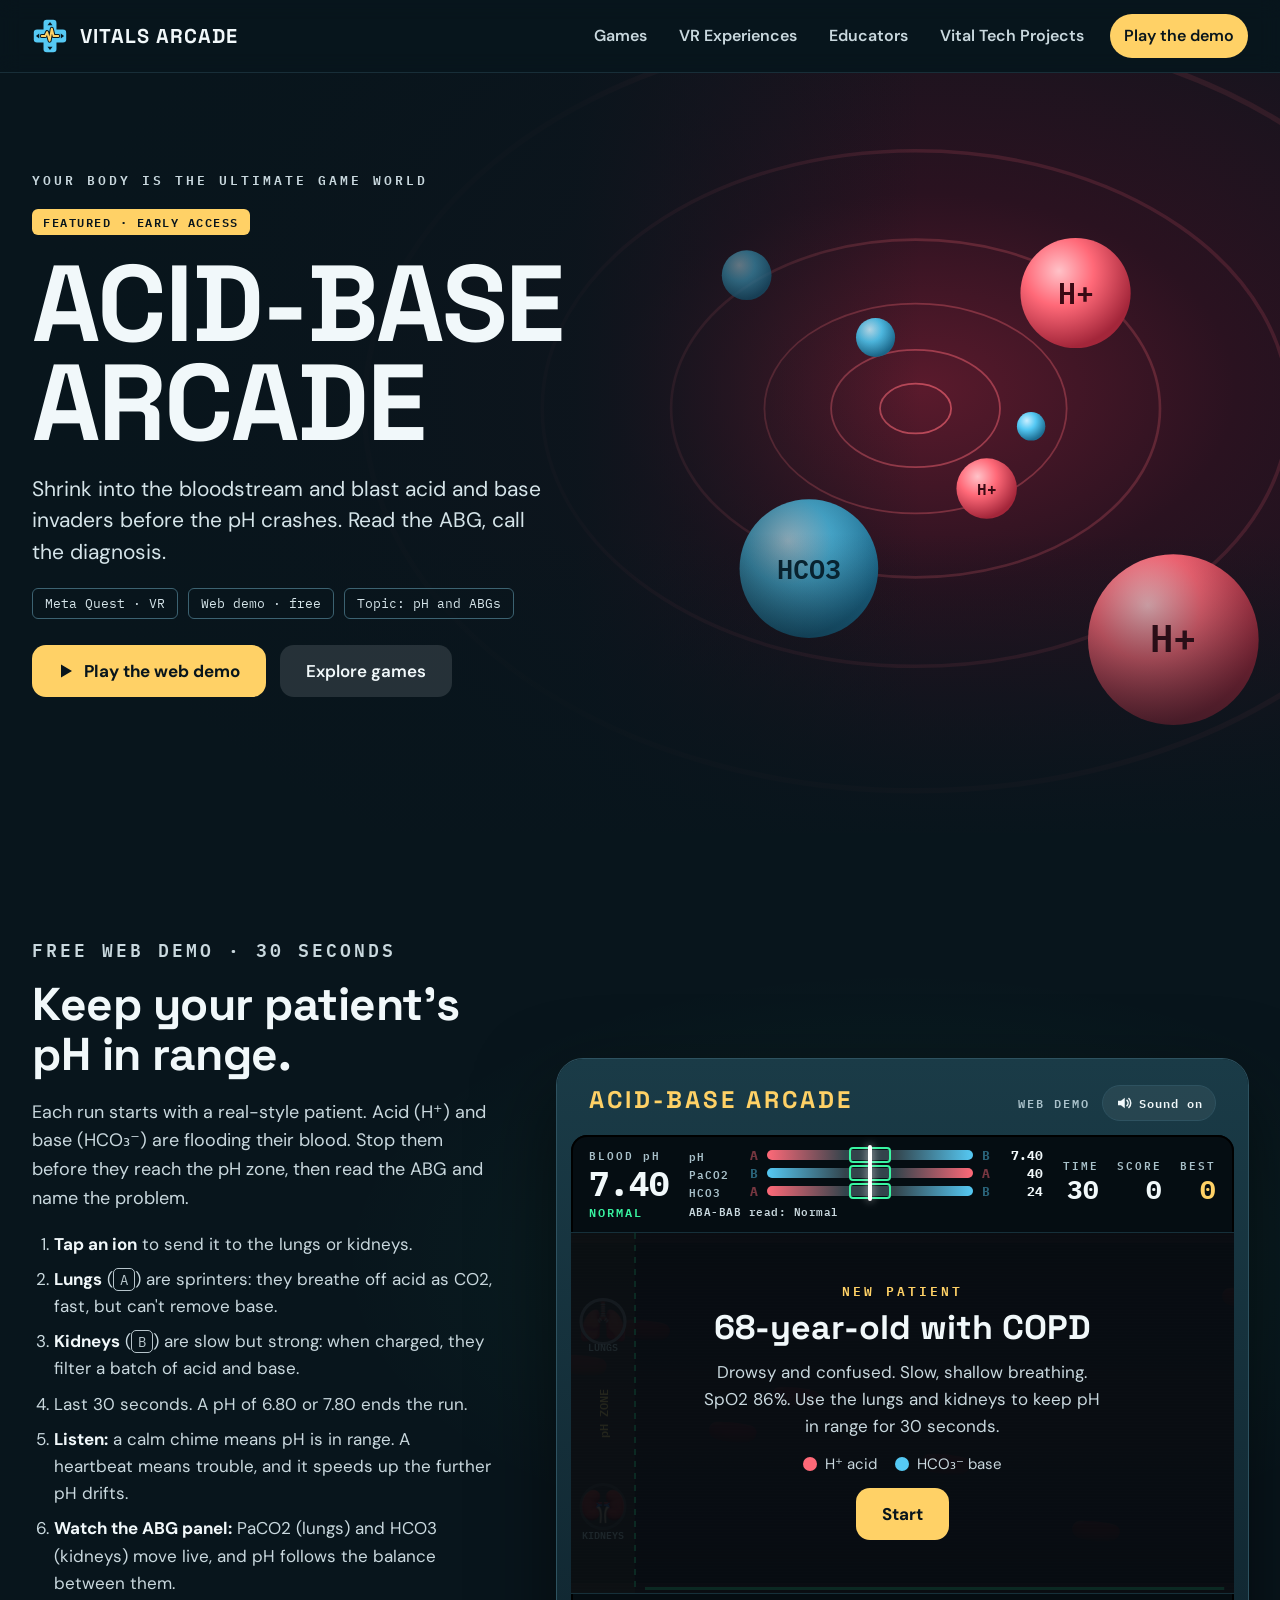
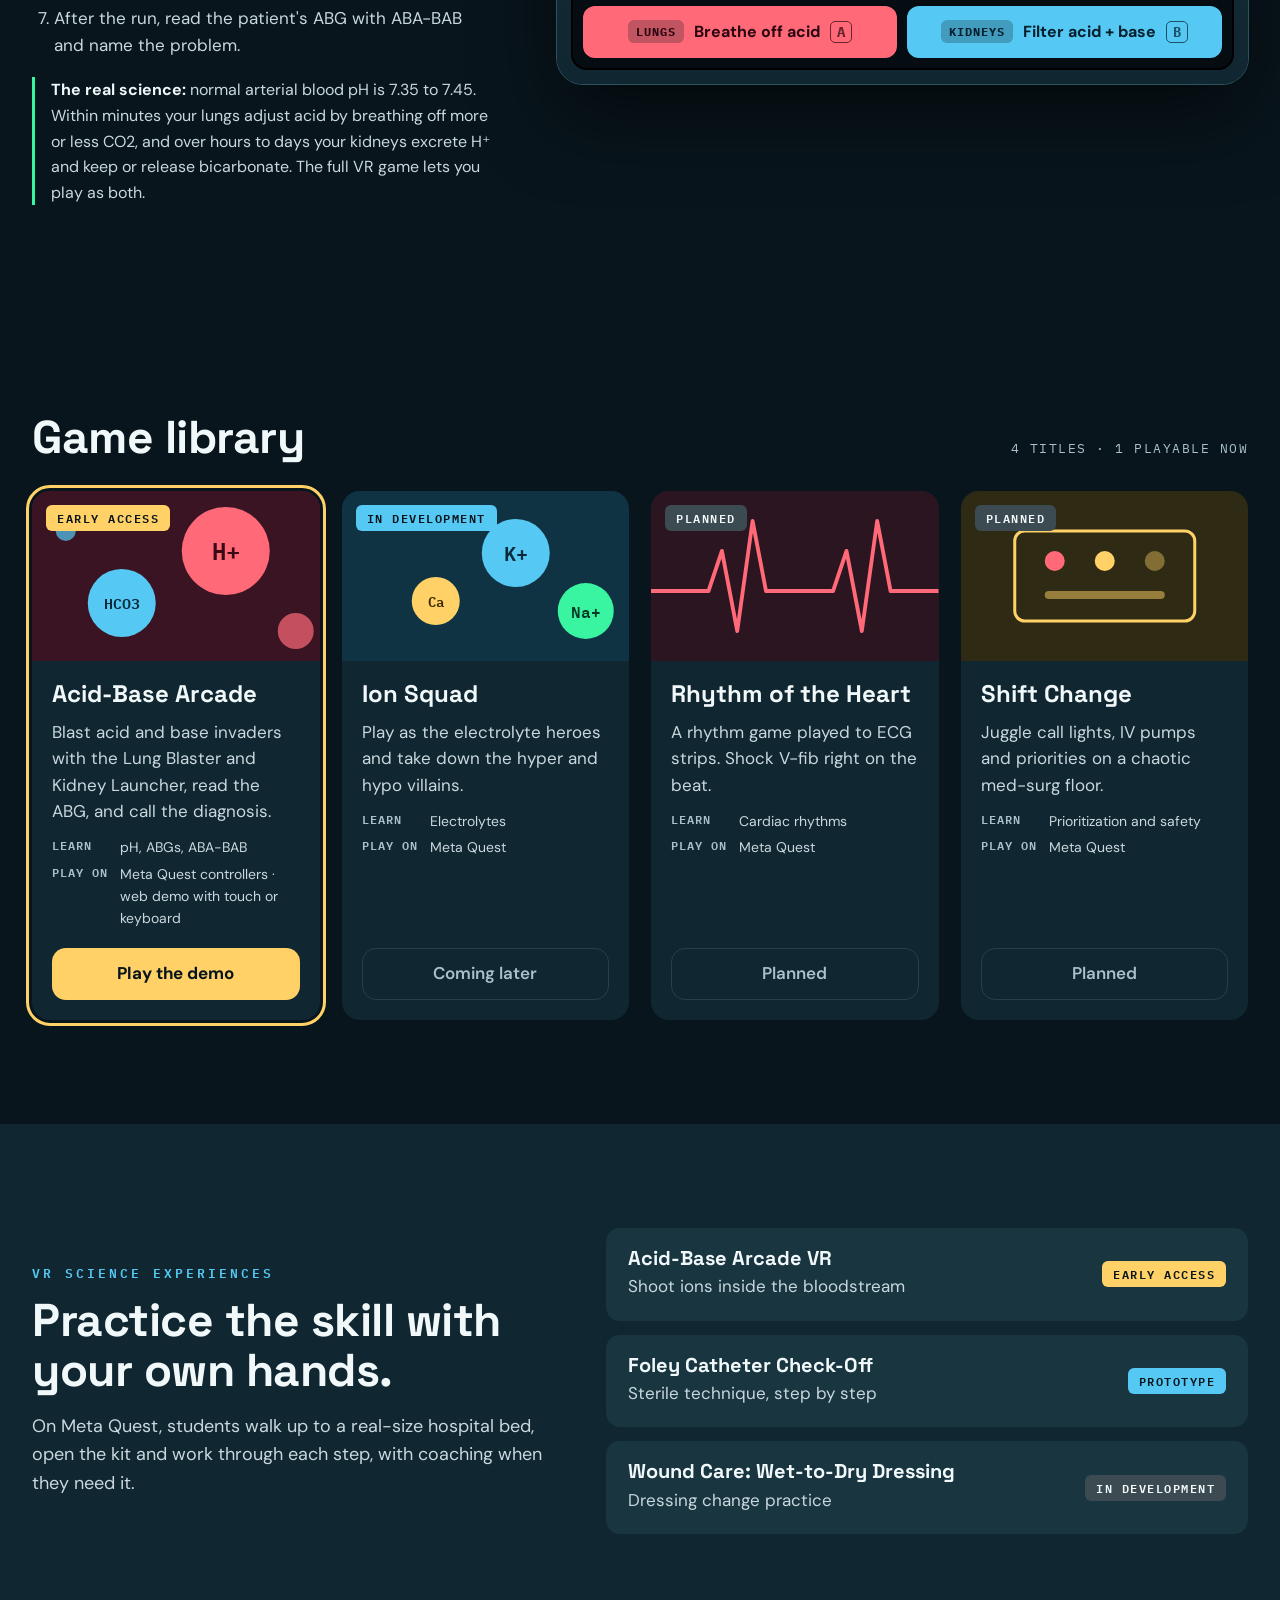
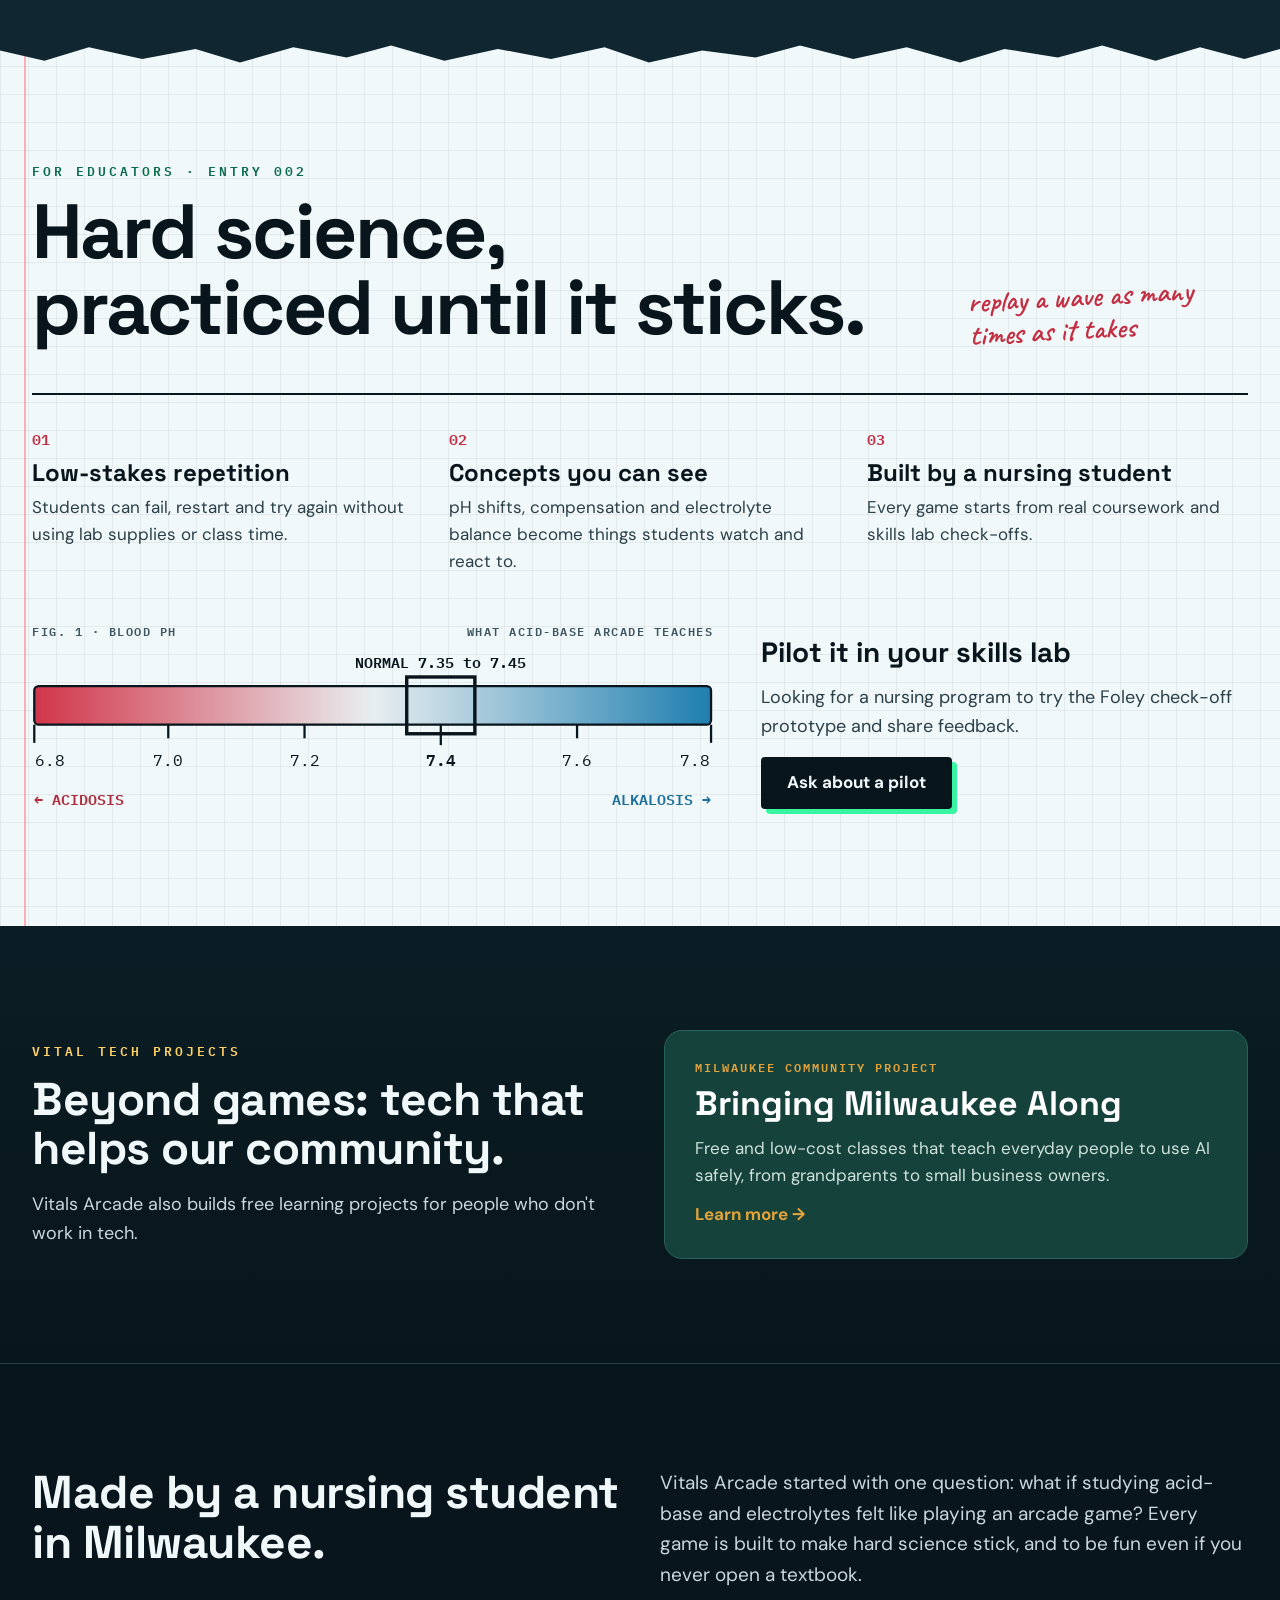
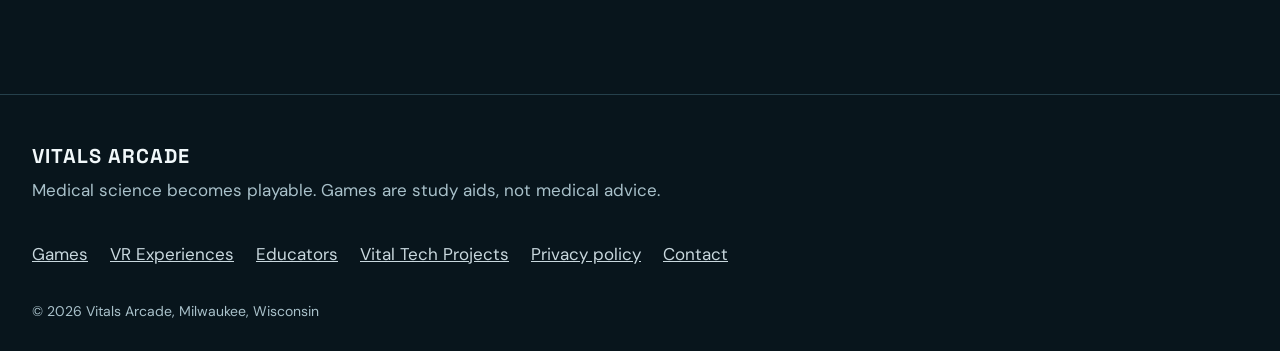
==== commit 92f527ca: "Add live ABA-BAB ABG panel and three-step ABG quiz - Replace the single pH gauge with three live bar" ====
--- a/index.html
+++ b/index.html
@@ -241,7 +241,7 @@
     <div class="edu-points">
       <div><p class="num">01</p><h3>Low-stakes repetition</h3><p>Students can fail, restart and try again without using lab supplies or class time.</p></div>
       <div><p class="num">02</p><h3>Concepts you can see</h3><p>pH shifts, compensation and electrolyte balance become things students watch and react to.</p></div>
-      <div><p class="num">03</p><h3>Built from real coursework</h3><p>Every game starts from real coursework and skills lab check-offs.</p></div>
+      <div><p class="num">03</p><h3>Built by a nursing student</h3><p>Every game starts from real coursework and skills lab check-offs.</p></div>
     </div>
     <div class="edu-bottom">
       <figure class="ph-fig">
@@ -260,7 +260,7 @@
       <div class="pilot">
         <h3>Pilot it in your skills lab</h3>
         <p>Looking for a nursing program to try the Foley check-off prototype and share feedback.</p>
-        <a class="btn btn-ink" href="mailto:hello@vitalsarcade.com?subject=Vitals%20Arcade%20pilot">Ask about a pilot</a>
+        <a class="btn btn-ink" href="mailto:ericsmith0918@gmail.com?subject=Vitals%20Arcade%20pilot">Ask about a pilot</a>
       </div>
     </div>
   </div>
@@ -284,7 +284,7 @@
 
 <section class="about" id="about" aria-labelledby="about-title">
   <div class="wrap about-grid">
-    <h2 id="about-title">Made for learners everywhere.</h2>
+    <h2 id="about-title">Made by a nursing student in Milwaukee.</h2>
     <p>Vitals Arcade started with one question: what if studying acid-base and electrolytes felt like playing an arcade game? Every game is built to make hard science stick, and to be fun even if you never open a textbook.</p>
   </div>
 </section>
@@ -303,10 +303,10 @@
       <a href="#educators">Educators</a>
       <a href="milwaukee.html">Vital Tech Projects</a>
       <a href="privacy.html">Privacy policy</a>
-      <a href="mailto:hello@vitalsarcade.com">Contact</a>
+      <a href="mailto:ericsmith0918@gmail.com">Contact</a>
     </nav>
   </div>
-  <p class="wrap copyright">&copy; <span id="yr">2026</span> Vitals Arcade</p>
+  <p class="wrap copyright">&copy; <span id="yr">2026</span> Vitals Arcade, Milwaukee, Wisconsin</p>
 </footer>
 
 <script src="main.js"></script>
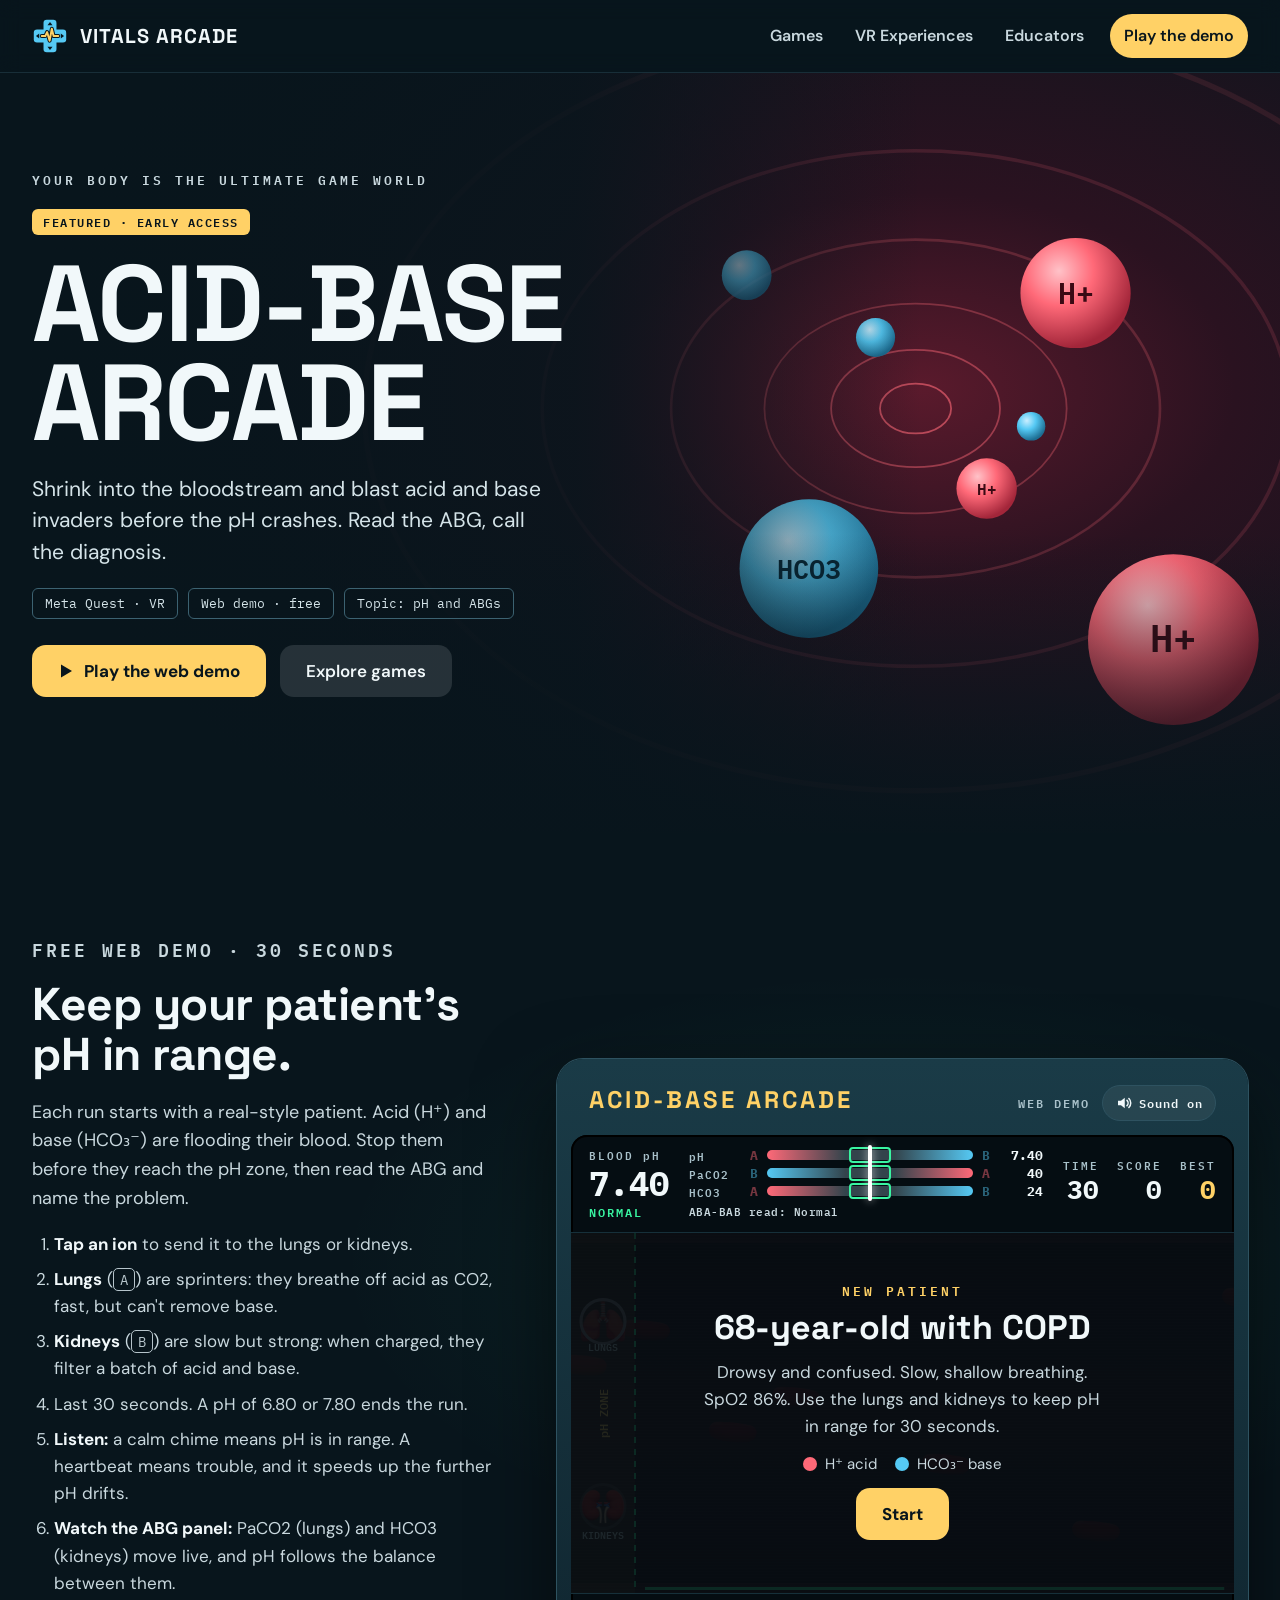
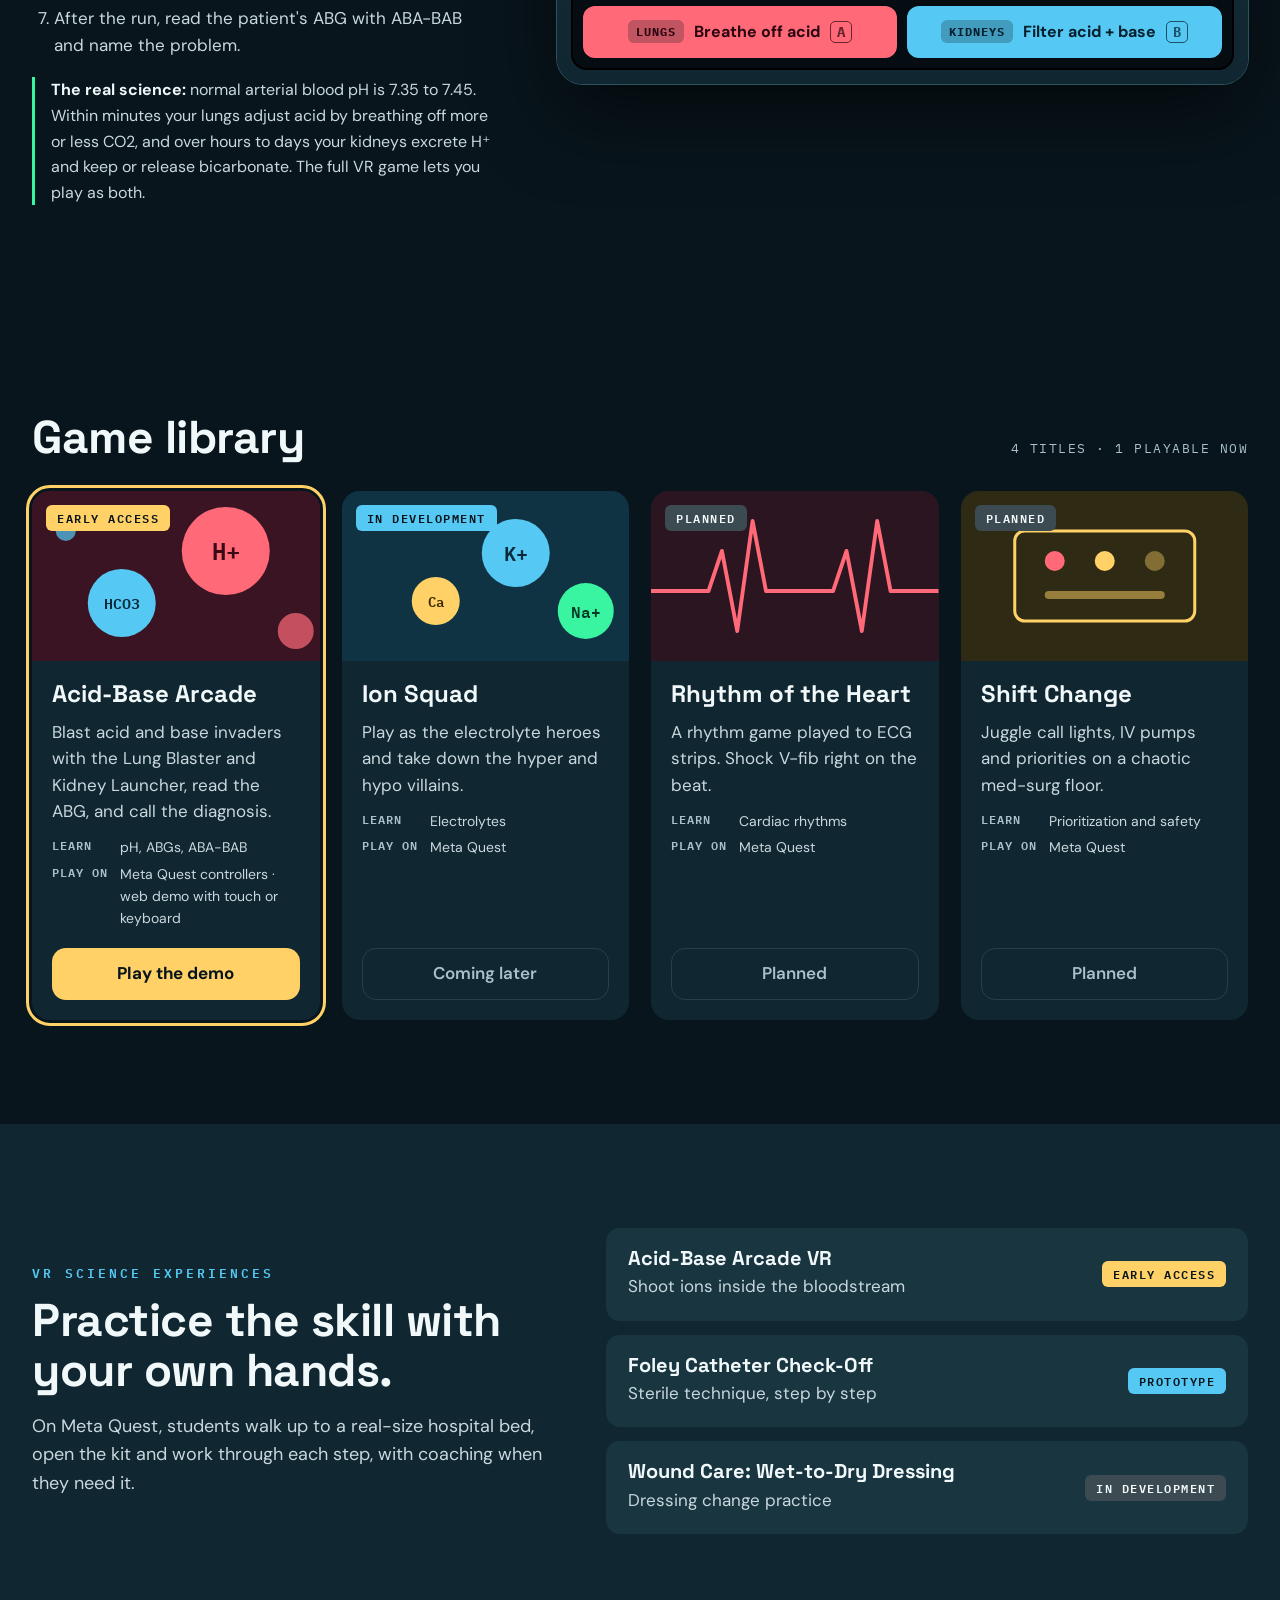
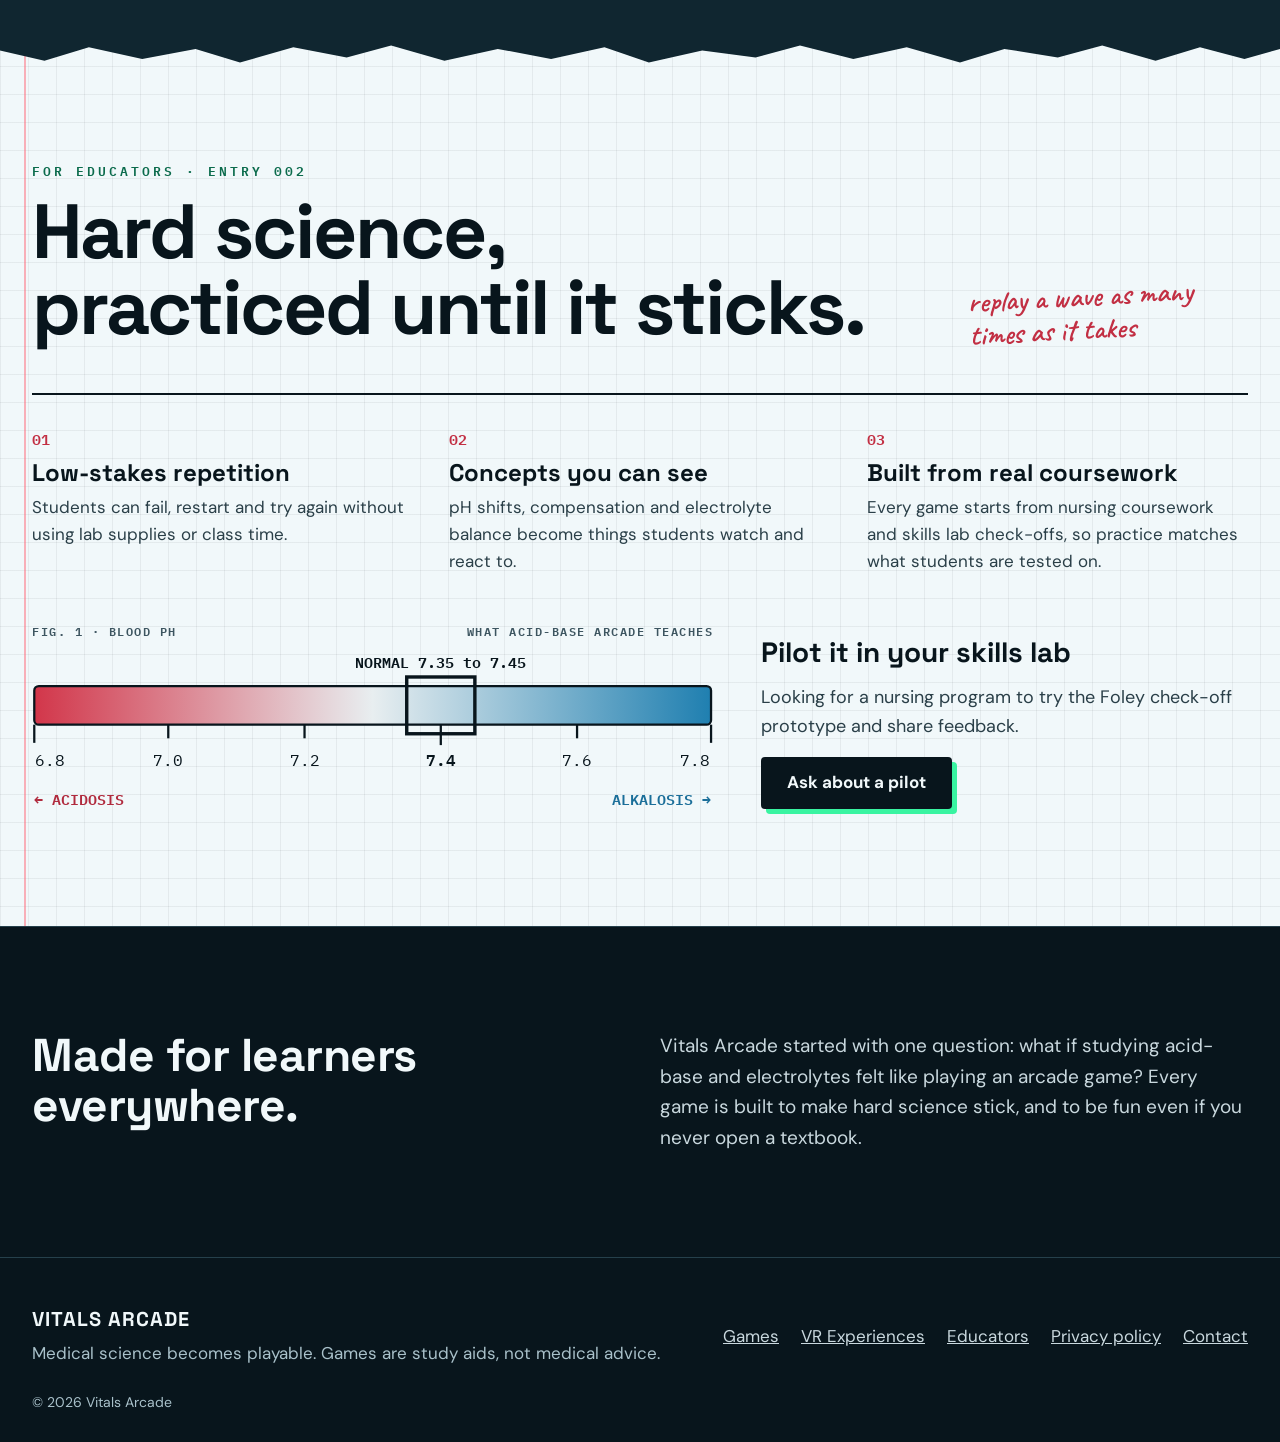
==== commit 08189eb1: "Make the site worldwide-focused and remove personal location - Remove the old about heading and the " ====
--- a/index.html
+++ b/index.html
@@ -32,7 +32,6 @@
       <a href="#games">Games</a>
       <a href="#vr">VR Experiences</a>
       <a href="#educators">Educators</a>
-      <a href="#projects">Vital Tech Projects</a>
       <a class="nav-cta" href="#play">Play the demo</a>
     </nav>
   </div>
@@ -241,7 +240,7 @@
     <div class="edu-points">
       <div><p class="num">01</p><h3>Low-stakes repetition</h3><p>Students can fail, restart and try again without using lab supplies or class time.</p></div>
       <div><p class="num">02</p><h3>Concepts you can see</h3><p>pH shifts, compensation and electrolyte balance become things students watch and react to.</p></div>
-      <div><p class="num">03</p><h3>Built by a nursing student</h3><p>Every game starts from real coursework and skills lab check-offs.</p></div>
+      <div><p class="num">03</p><h3>Built from real coursework</h3><p>Every game starts from nursing coursework and skills lab check-offs, so practice matches what students are tested on.</p></div>
     </div>
     <div class="edu-bottom">
       <figure class="ph-fig">
@@ -260,31 +259,15 @@
       <div class="pilot">
         <h3>Pilot it in your skills lab</h3>
         <p>Looking for a nursing program to try the Foley check-off prototype and share feedback.</p>
-        <a class="btn btn-ink" href="mailto:ericsmith0918@gmail.com?subject=Vitals%20Arcade%20pilot">Ask about a pilot</a>
+        <a class="btn btn-ink" href="mailto:hello@vitalsarcade.com?subject=Vitals%20Arcade%20pilot">Ask about a pilot</a>
       </div>
     </div>
-  </div>
-</section>
-
-<section class="projects" id="projects" aria-labelledby="projects-title">
-  <div class="wrap projects-grid">
-    <div>
-      <p class="eyebrow eyebrow-gold">Vital Tech Projects</p>
-      <h2 id="projects-title">Beyond games: tech that helps our community.</h2>
-      <p class="lead-sm">Vitals Arcade also builds free learning projects for people who don't work in tech.</p>
-    </div>
-    <a class="project-card" href="milwaukee.html">
-      <span class="project-tag">Milwaukee community project</span>
-      <span class="project-title">Bringing Milwaukee Along</span>
-      <span class="project-text">Free and low-cost classes that teach everyday people to use AI safely, from grandparents to small business owners.</span>
-      <span class="project-link">Learn more <span aria-hidden="true">→</span></span>
-    </a>
   </div>
 </section>
 
 <section class="about" id="about" aria-labelledby="about-title">
   <div class="wrap about-grid">
-    <h2 id="about-title">Made by a nursing student in Milwaukee.</h2>
+    <h2 id="about-title">Made for learners everywhere.</h2>
     <p>Vitals Arcade started with one question: what if studying acid-base and electrolytes felt like playing an arcade game? Every game is built to make hard science stick, and to be fun even if you never open a textbook.</p>
   </div>
 </section>
@@ -301,12 +284,11 @@
       <a href="#games">Games</a>
       <a href="#vr">VR Experiences</a>
       <a href="#educators">Educators</a>
-      <a href="milwaukee.html">Vital Tech Projects</a>
       <a href="privacy.html">Privacy policy</a>
-      <a href="mailto:ericsmith0918@gmail.com">Contact</a>
+      <a href="mailto:hello@vitalsarcade.com">Contact</a>
     </nav>
   </div>
-  <p class="wrap copyright">&copy; <span id="yr">2026</span> Vitals Arcade, Milwaukee, Wisconsin</p>
+  <p class="wrap copyright">&copy; <span id="yr">2026</span> Vitals Arcade</p>
 </footer>
 
 <script src="main.js"></script>
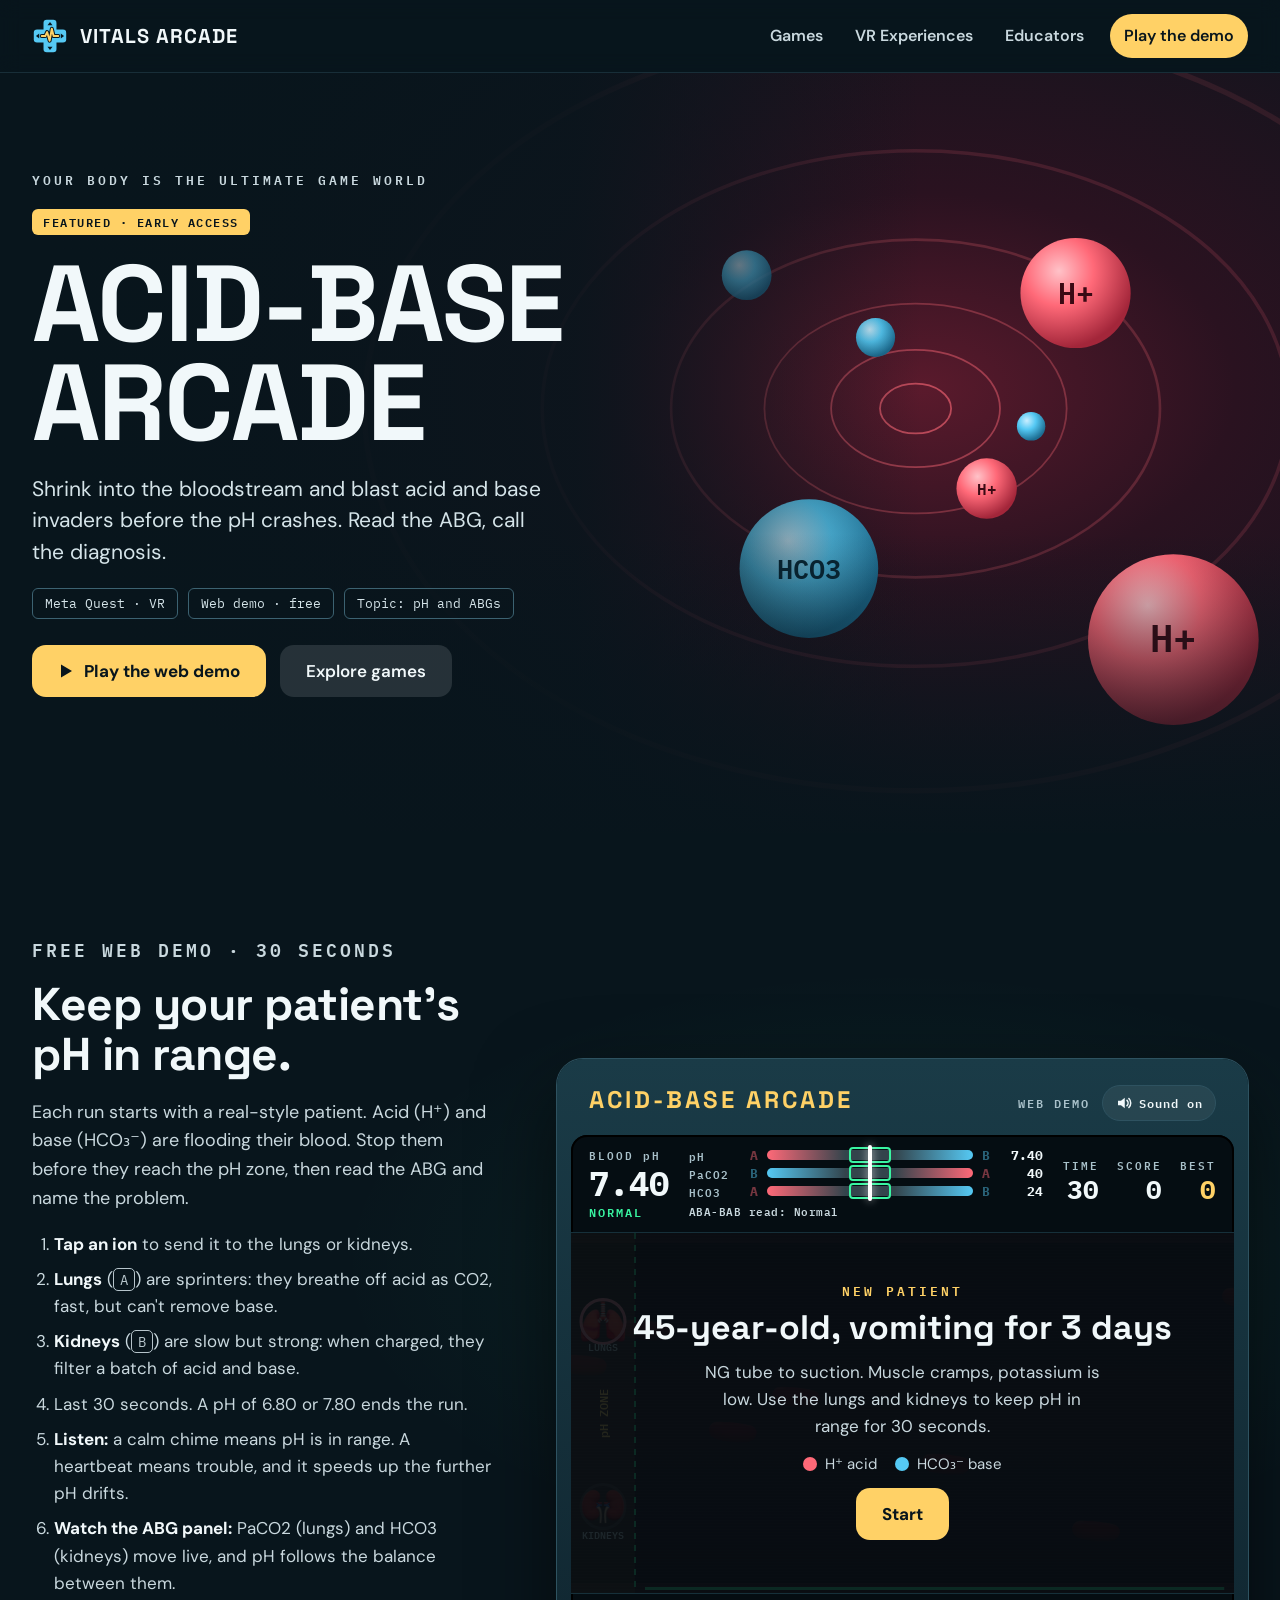
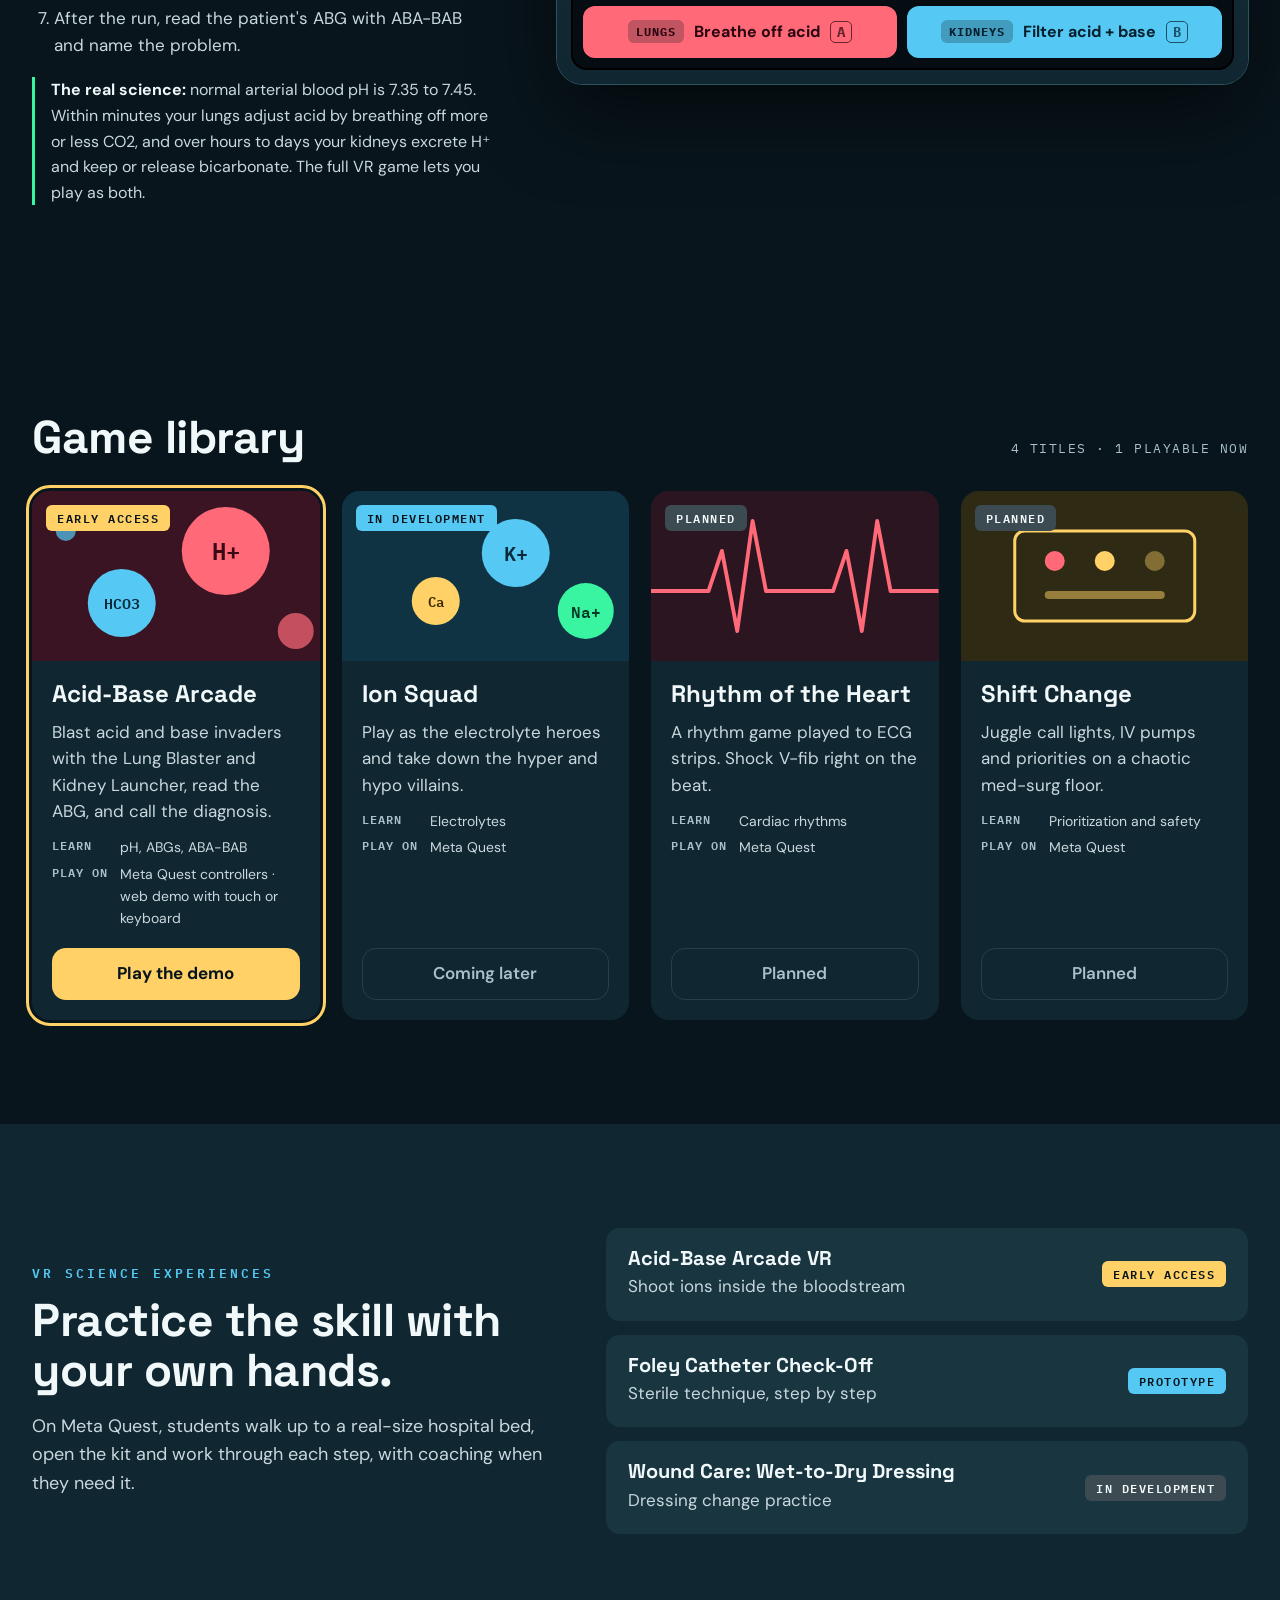
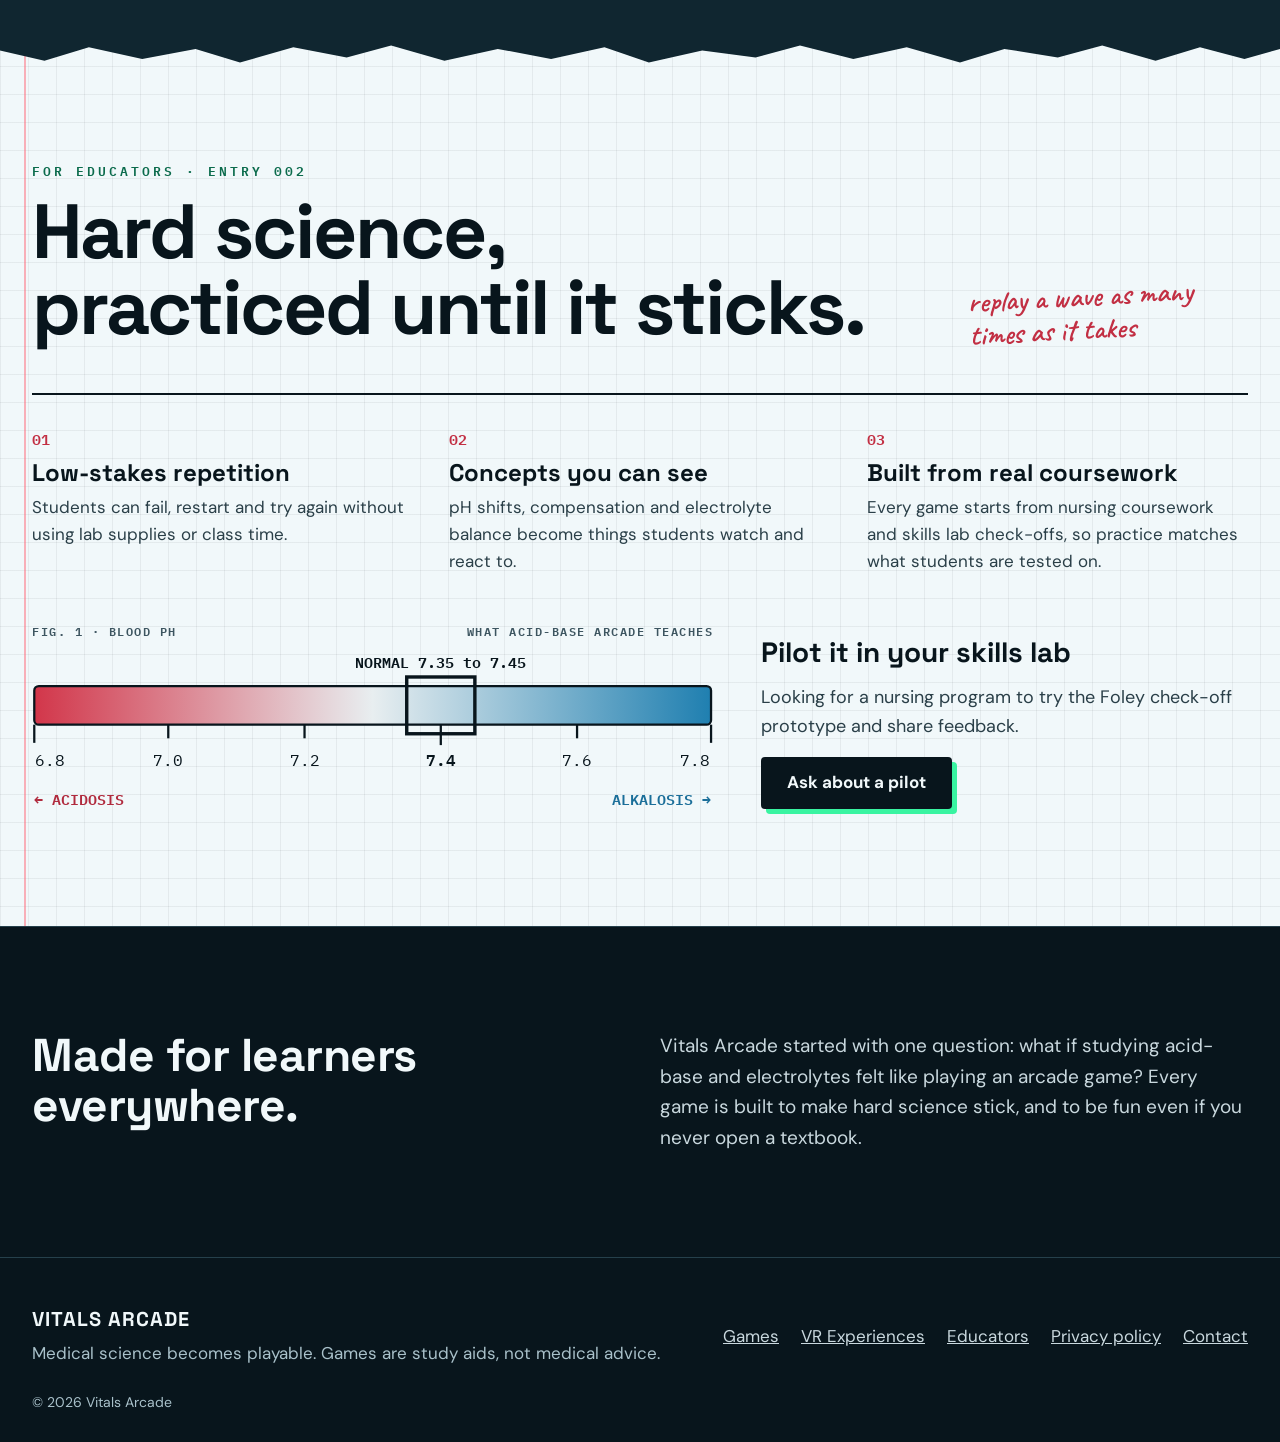
==== commit 38b71c5d: "Make the site worldwide-focused and remove personal location - Remove 'Made by a nursing student in " ====
--- a/index.html
+++ b/index.html
@@ -259,7 +259,7 @@
       <div class="pilot">
         <h3>Pilot it in your skills lab</h3>
         <p>Looking for a nursing program to try the Foley check-off prototype and share feedback.</p>
-        <a class="btn btn-ink" href="mailto:hello@vitalsarcade.com?subject=Vitals%20Arcade%20pilot">Ask about a pilot</a>
+        <a class="btn btn-ink" href="mailto:ericsmith0918@gmail.com?subject=Vitals%20Arcade%20pilot">Ask about a pilot</a>
       </div>
     </div>
   </div>
@@ -285,7 +285,7 @@
       <a href="#vr">VR Experiences</a>
       <a href="#educators">Educators</a>
       <a href="privacy.html">Privacy policy</a>
-      <a href="mailto:hello@vitalsarcade.com">Contact</a>
+      <a href="mailto:ericsmith0918@gmail.com">Contact</a>
     </nav>
   </div>
   <p class="wrap copyright">&copy; <span id="yr">2026</span> Vitals Arcade</p>
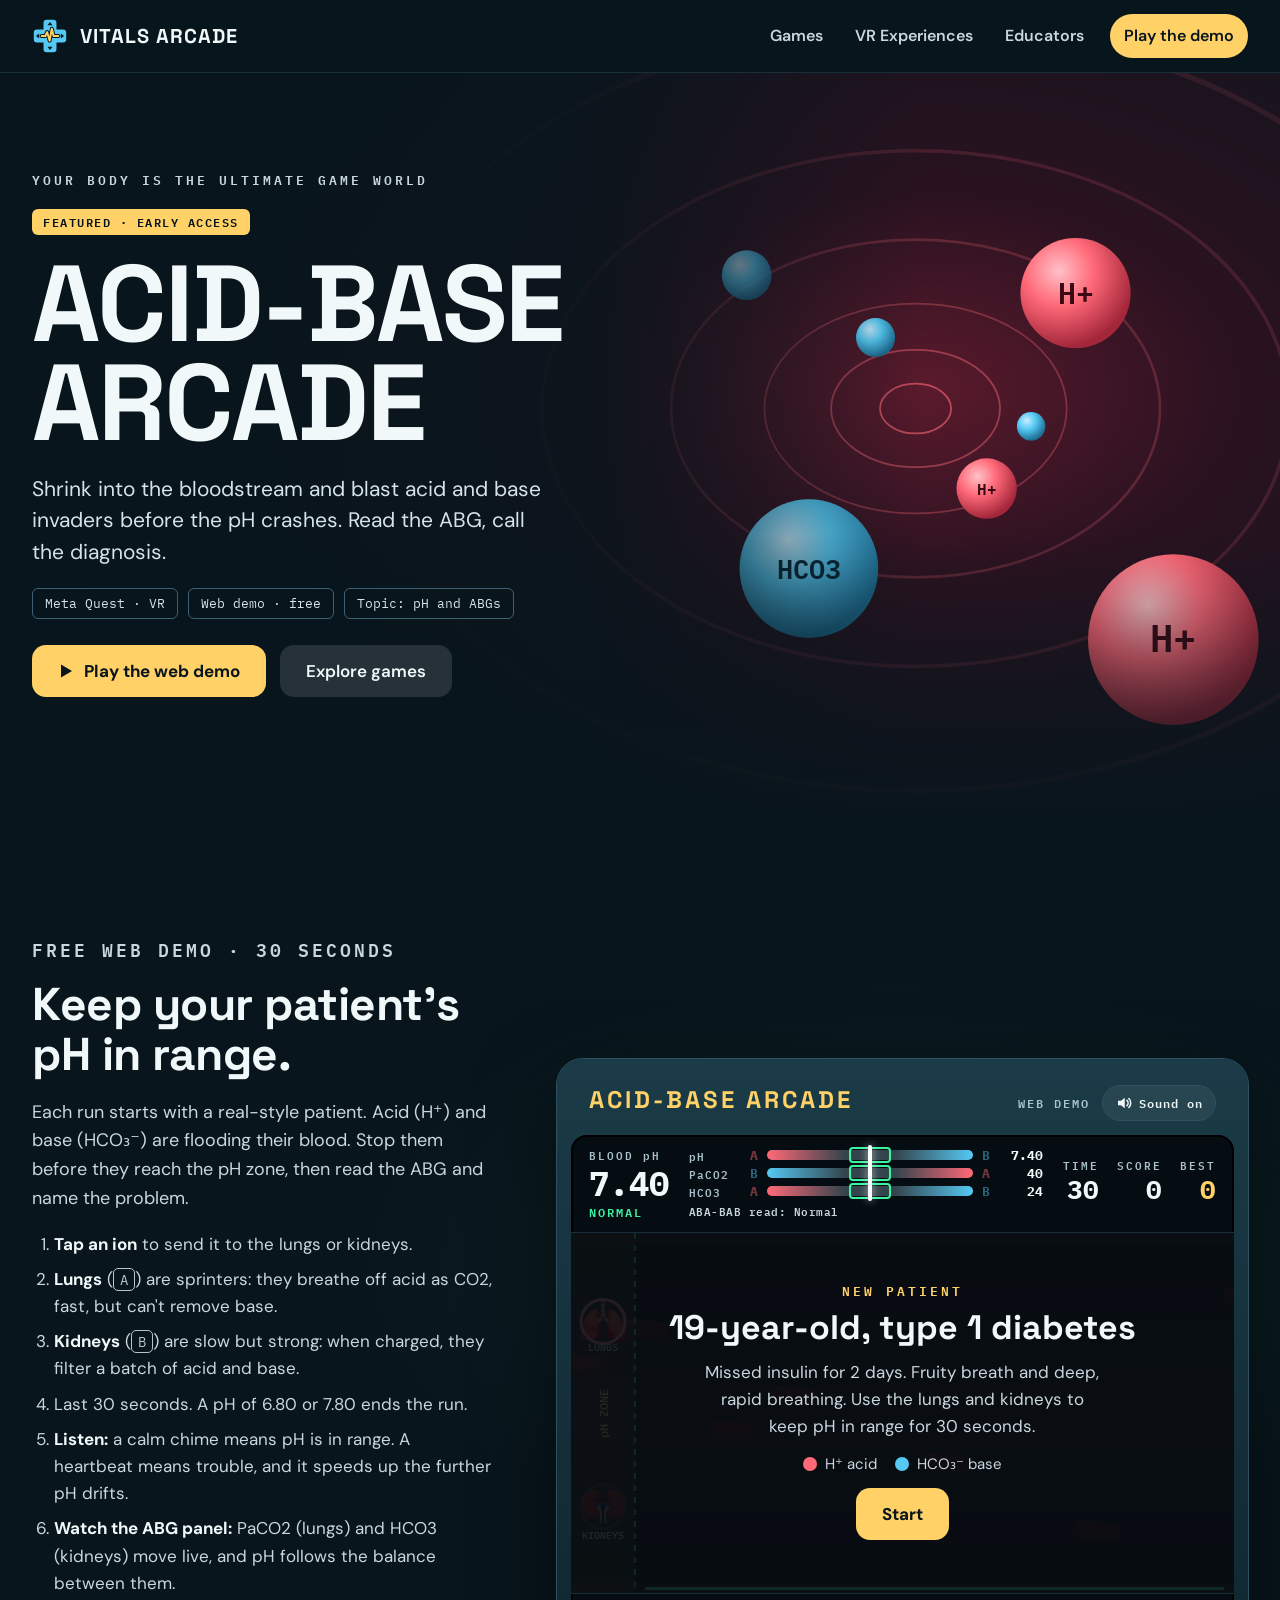
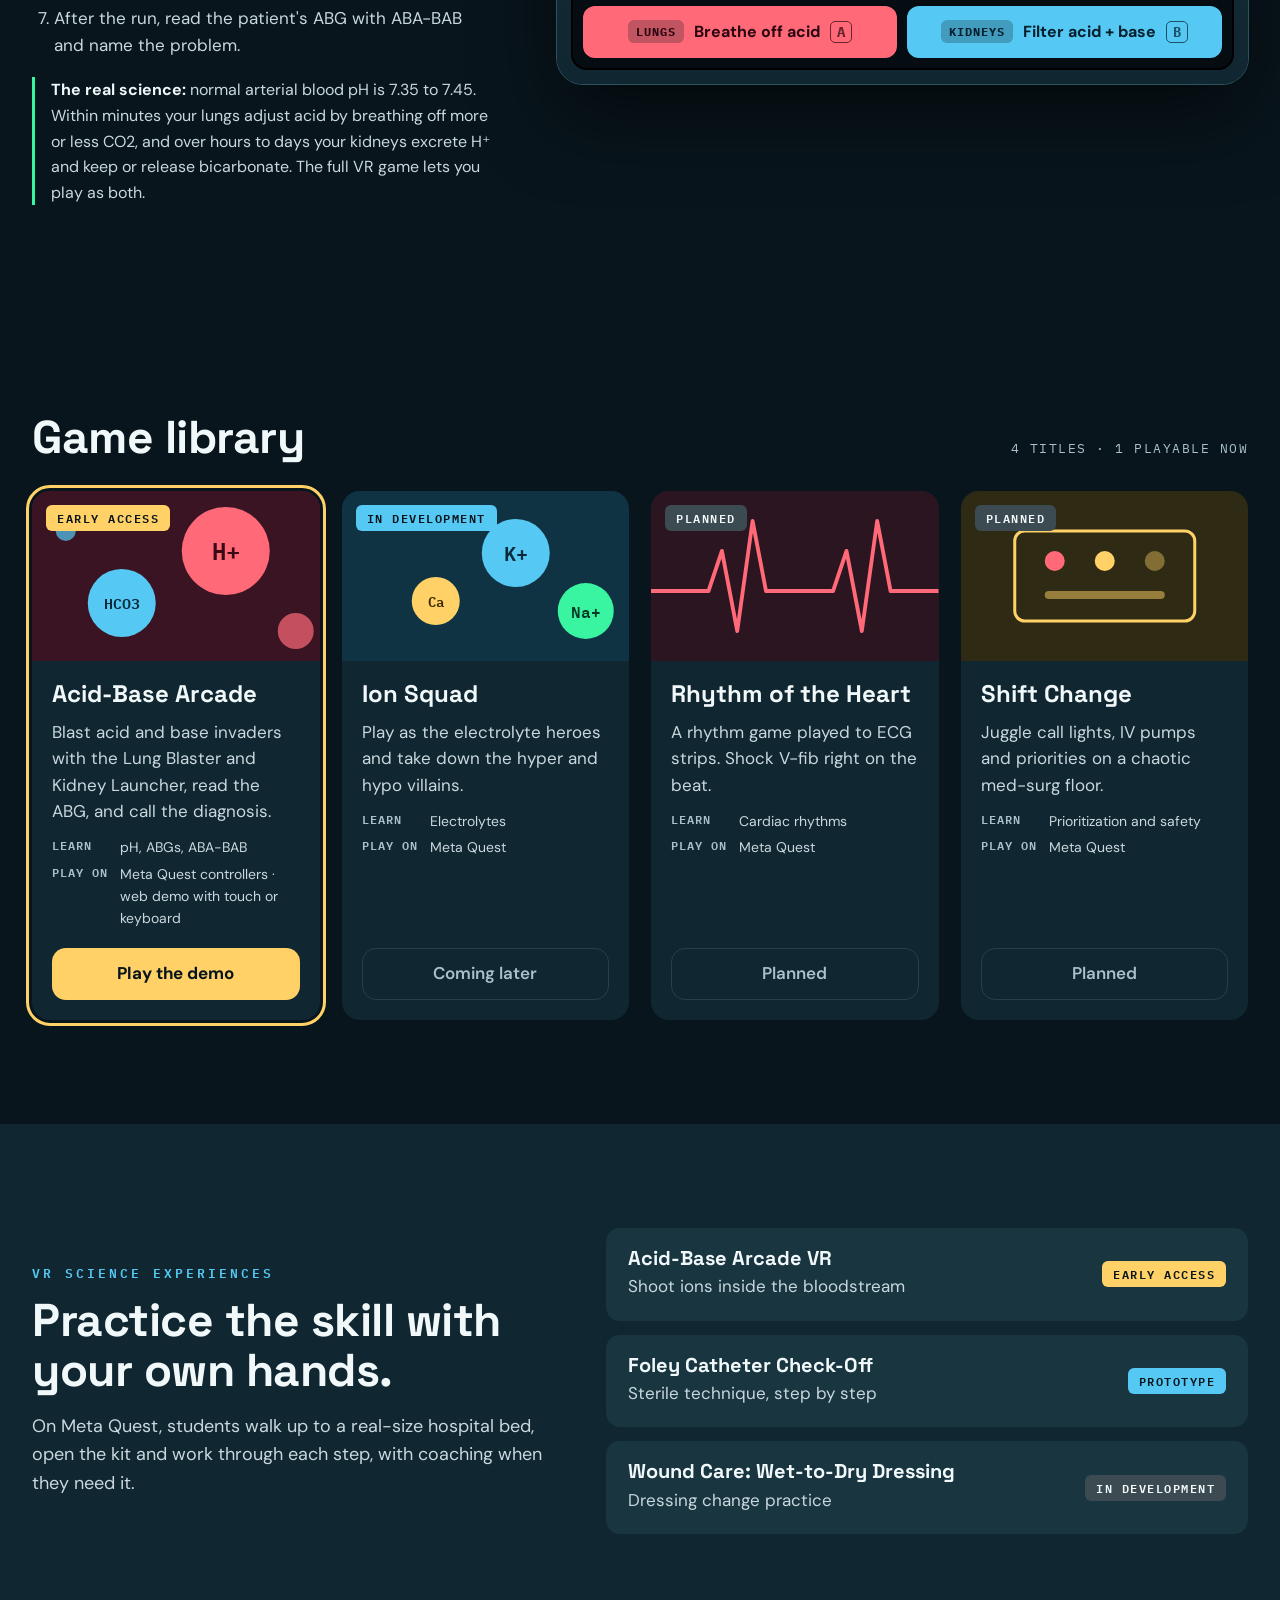
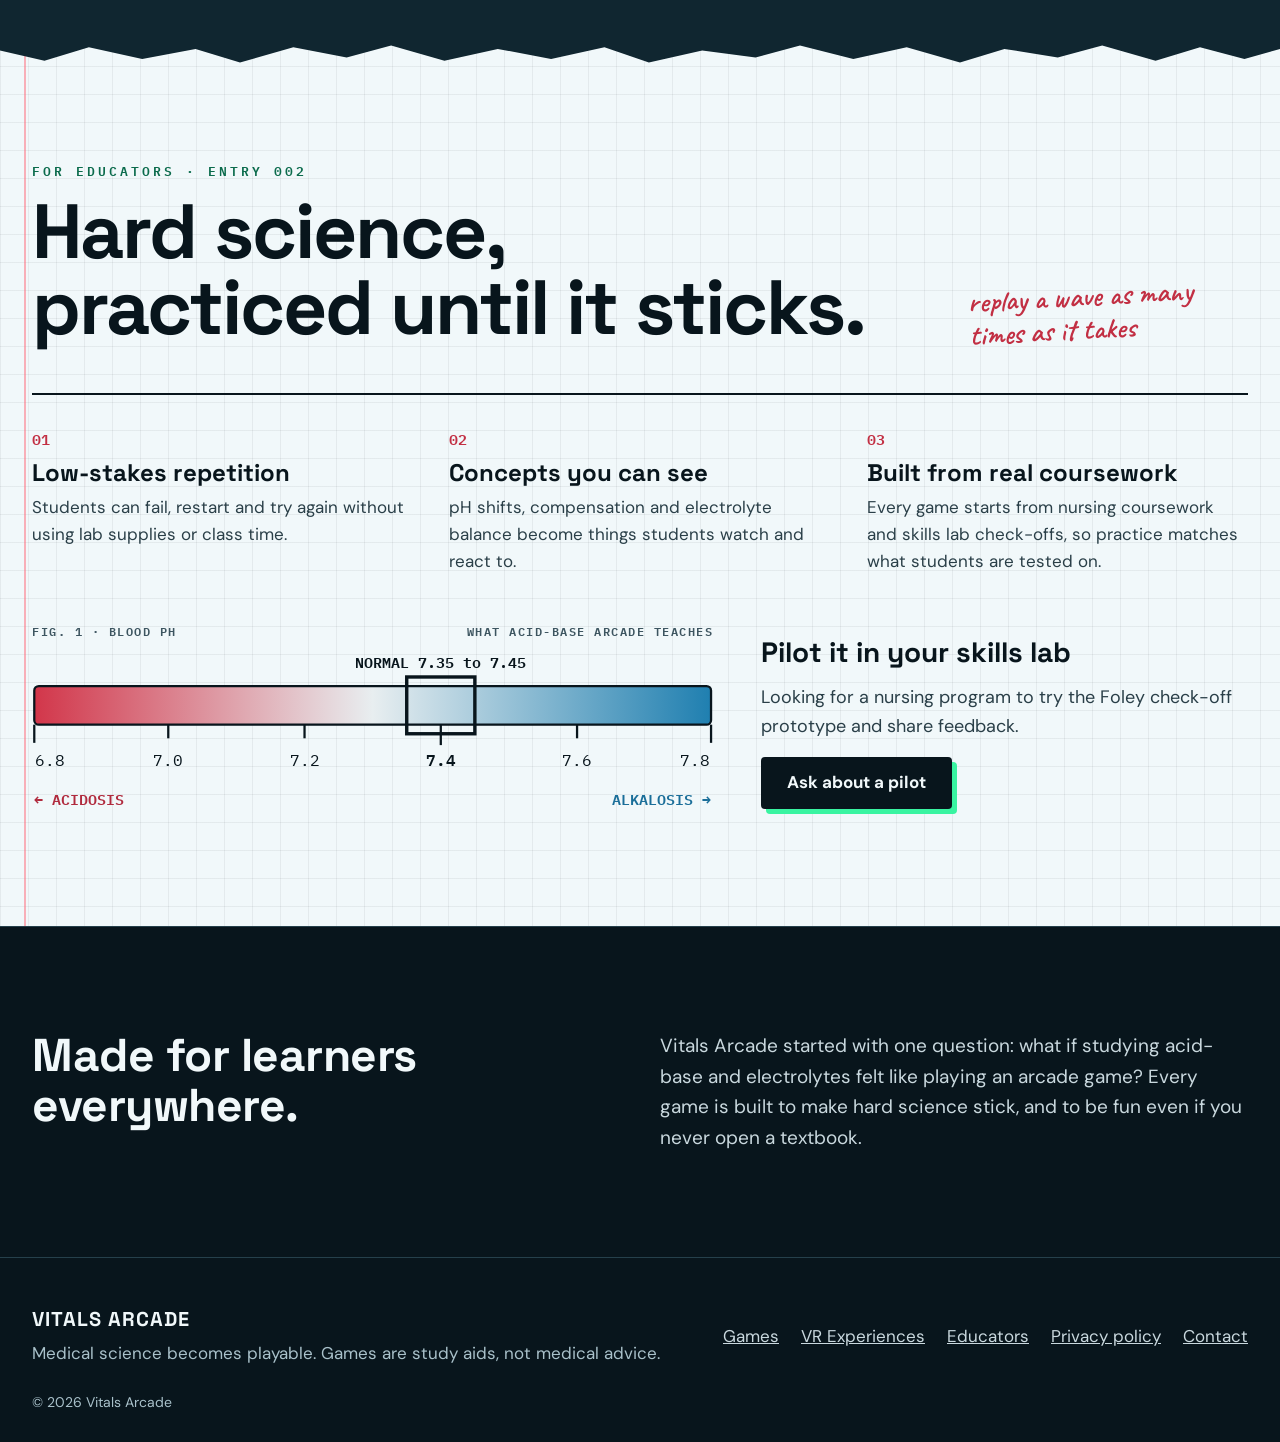
==== commit a5fbbc48: "Use hello@vitalsarcade.com instead of the personal Gmail Co-Authored-By: Claude Opus 5.5 <noreply@an" ====
--- a/index.html
+++ b/index.html
@@ -259,7 +259,7 @@
       <div class="pilot">
         <h3>Pilot it in your skills lab</h3>
         <p>Looking for a nursing program to try the Foley check-off prototype and share feedback.</p>
-        <a class="btn btn-ink" href="mailto:ericsmith0918@gmail.com?subject=Vitals%20Arcade%20pilot">Ask about a pilot</a>
+        <a class="btn btn-ink" href="mailto:hello@vitalsarcade.com?subject=Vitals%20Arcade%20pilot">Ask about a pilot</a>
       </div>
     </div>
   </div>
@@ -285,7 +285,7 @@
       <a href="#vr">VR Experiences</a>
       <a href="#educators">Educators</a>
       <a href="privacy.html">Privacy policy</a>
-      <a href="mailto:ericsmith0918@gmail.com">Contact</a>
+      <a href="mailto:hello@vitalsarcade.com">Contact</a>
     </nav>
   </div>
   <p class="wrap copyright">&copy; <span id="yr">2026</span> Vitals Arcade</p>
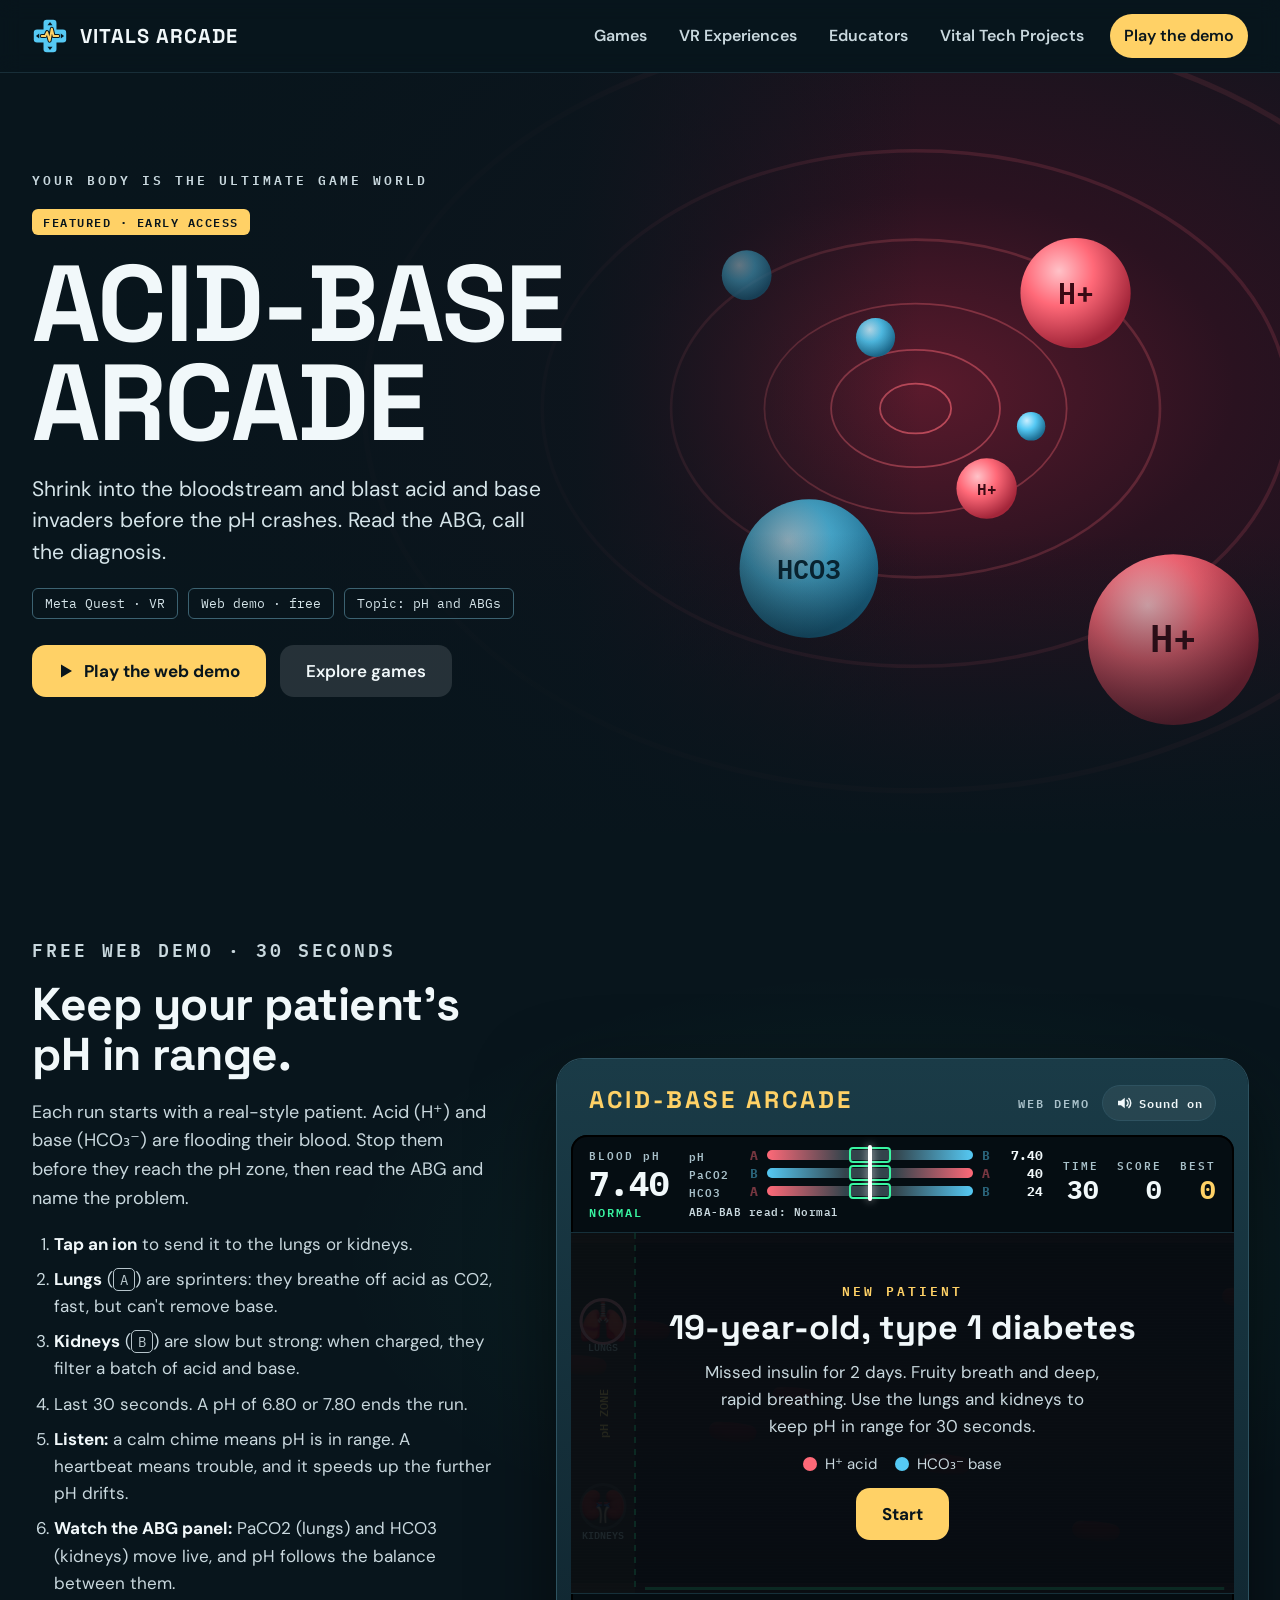
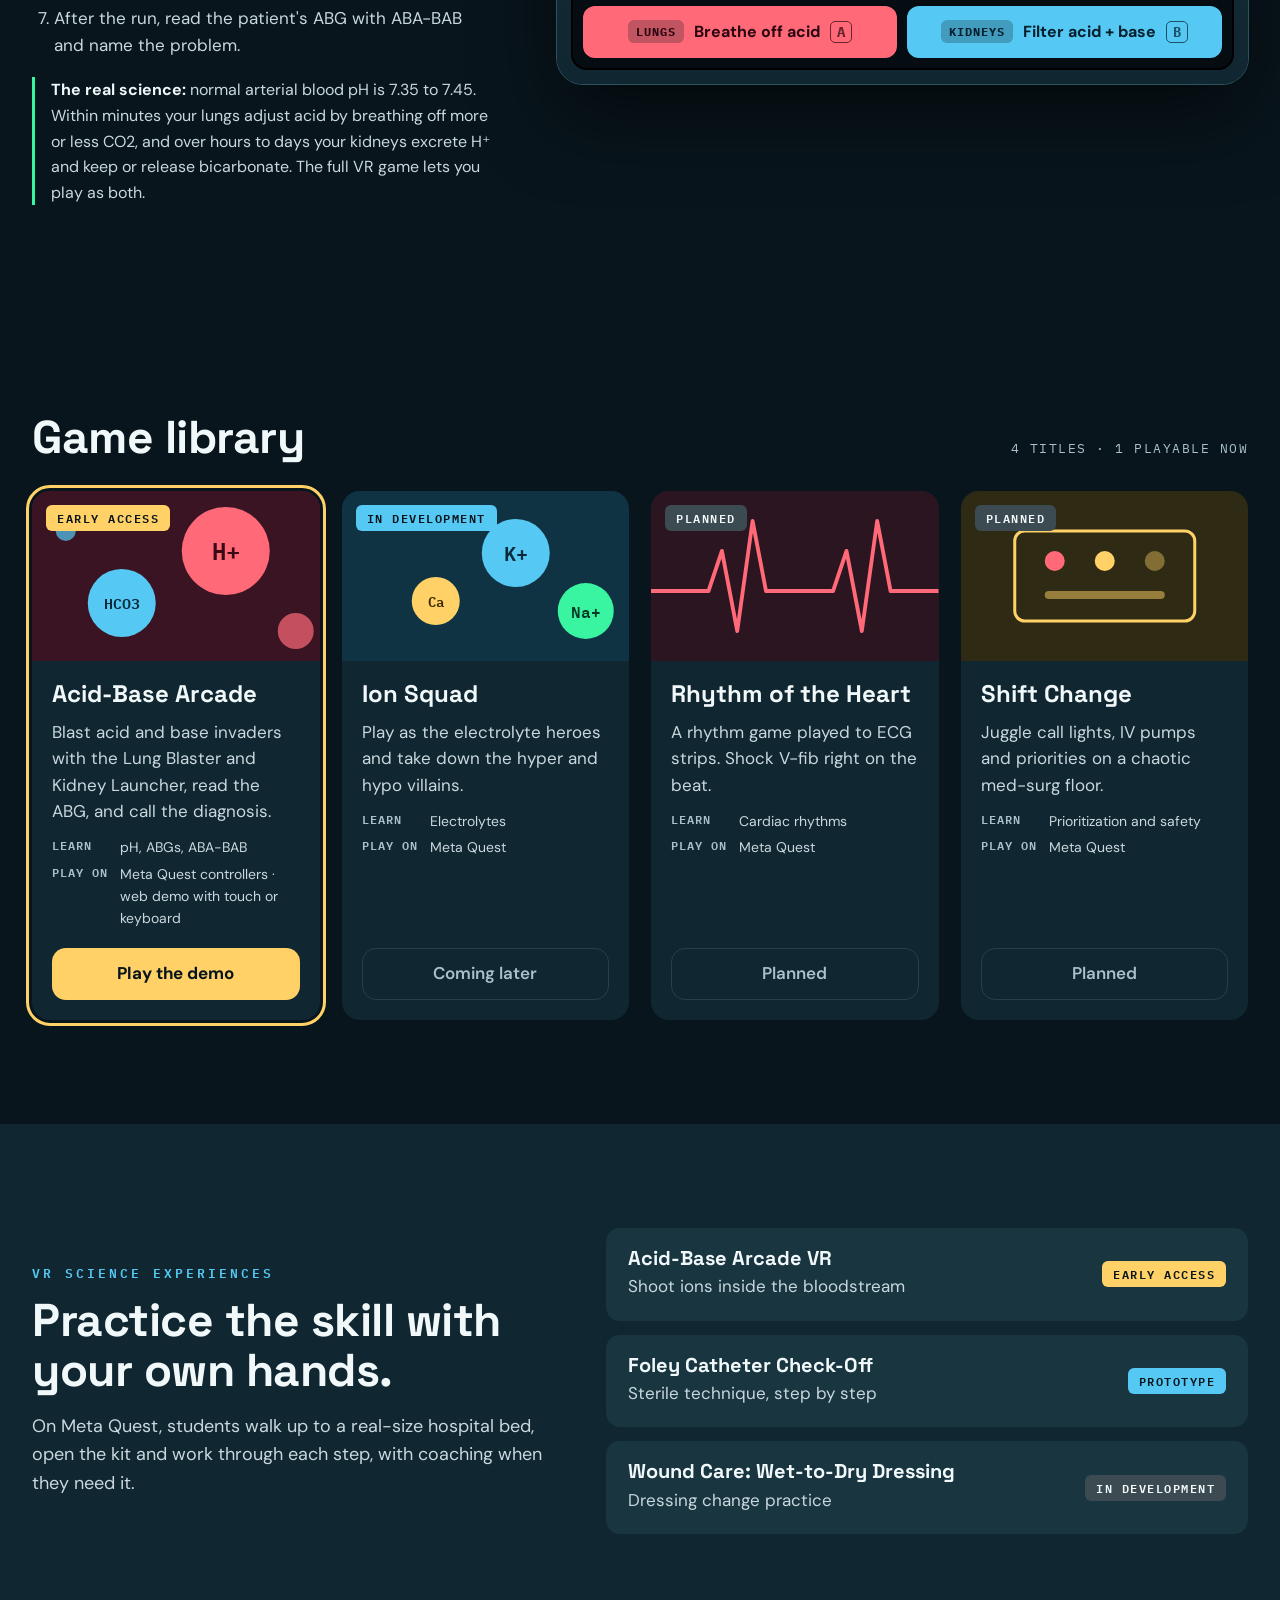
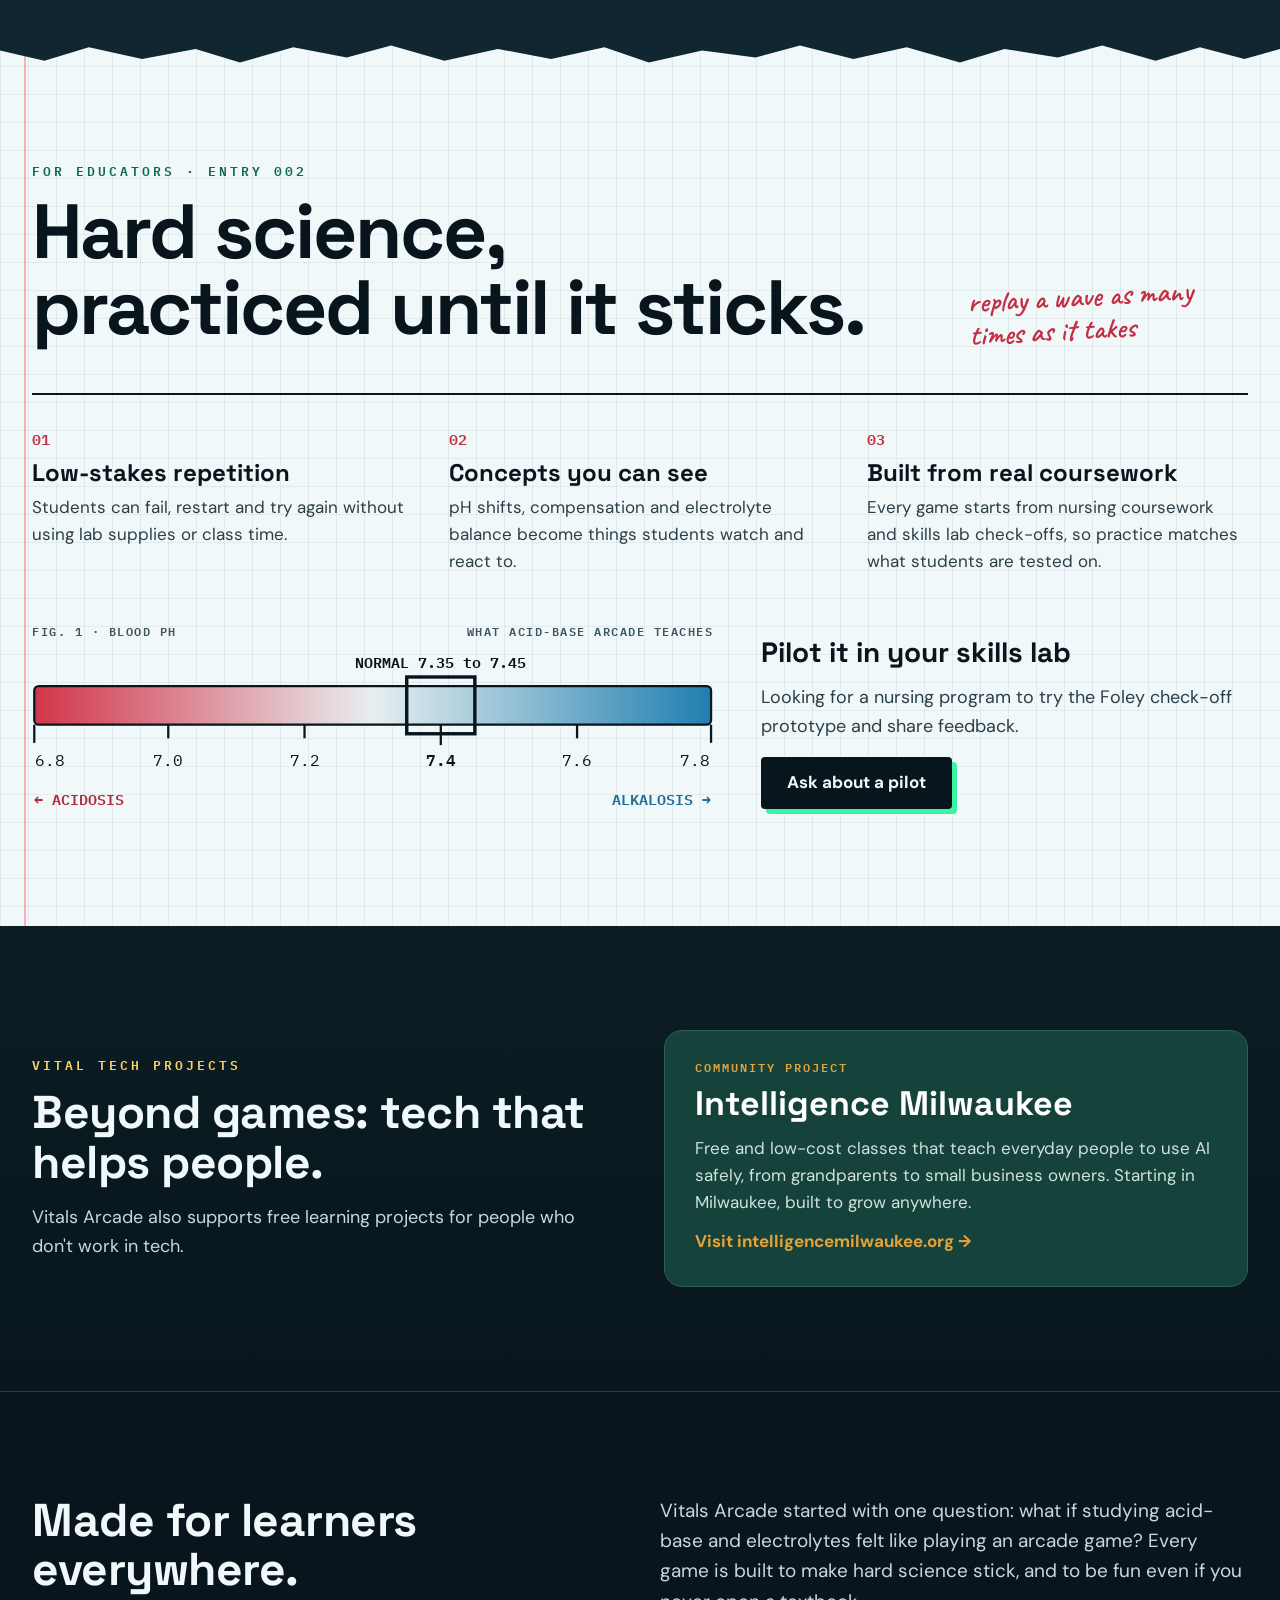
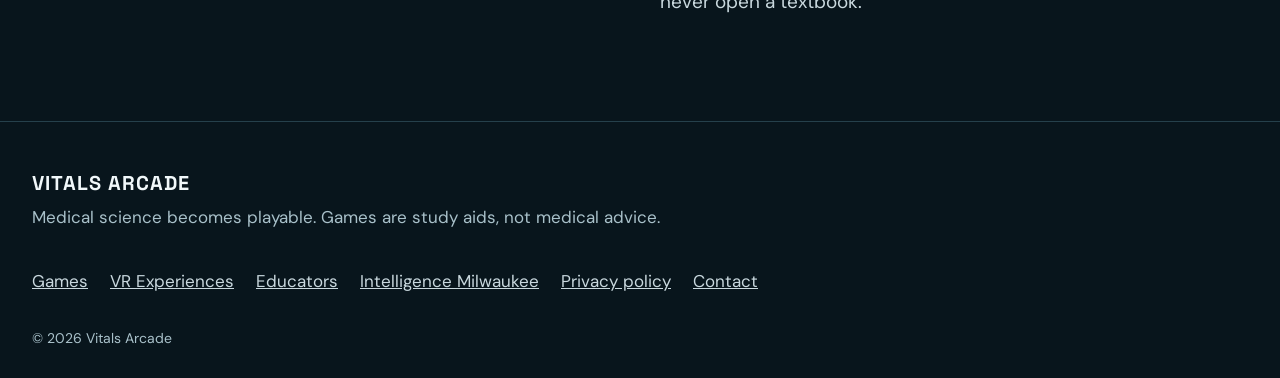
==== commit 5b1de78c: "Link Intelligence Milwaukee at intelligencemilwaukee.org and drop personal info - milwaukee.html is " ====
--- a/index.html
+++ b/index.html
@@ -32,6 +32,7 @@
       <a href="#games">Games</a>
       <a href="#vr">VR Experiences</a>
       <a href="#educators">Educators</a>
+      <a href="#projects">Vital Tech Projects</a>
       <a class="nav-cta" href="#play">Play the demo</a>
     </nav>
   </div>
@@ -265,6 +266,22 @@
   </div>
 </section>
 
+<section class="projects" id="projects" aria-labelledby="projects-title">
+  <div class="wrap projects-grid">
+    <div>
+      <p class="eyebrow eyebrow-gold">Vital Tech Projects</p>
+      <h2 id="projects-title">Beyond games: tech that helps people.</h2>
+      <p class="lead-sm">Vitals Arcade also supports free learning projects for people who don't work in tech.</p>
+    </div>
+    <a class="project-card" href="https://intelligencemilwaukee.org/" target="_blank" rel="noopener">
+      <span class="project-tag">Community project</span>
+      <span class="project-title">Intelligence Milwaukee</span>
+      <span class="project-text">Free and low-cost classes that teach everyday people to use AI safely, from grandparents to small business owners. Starting in Milwaukee, built to grow anywhere.</span>
+      <span class="project-link">Visit intelligencemilwaukee.org <span aria-hidden="true">→</span></span>
+    </a>
+  </div>
+</section>
+
 <section class="about" id="about" aria-labelledby="about-title">
   <div class="wrap about-grid">
     <h2 id="about-title">Made for learners everywhere.</h2>
@@ -284,6 +301,7 @@
       <a href="#games">Games</a>
       <a href="#vr">VR Experiences</a>
       <a href="#educators">Educators</a>
+      <a href="https://intelligencemilwaukee.org/" target="_blank" rel="noopener">Intelligence Milwaukee</a>
       <a href="privacy.html">Privacy policy</a>
       <a href="mailto:hello@vitalsarcade.com">Contact</a>
     </nav>
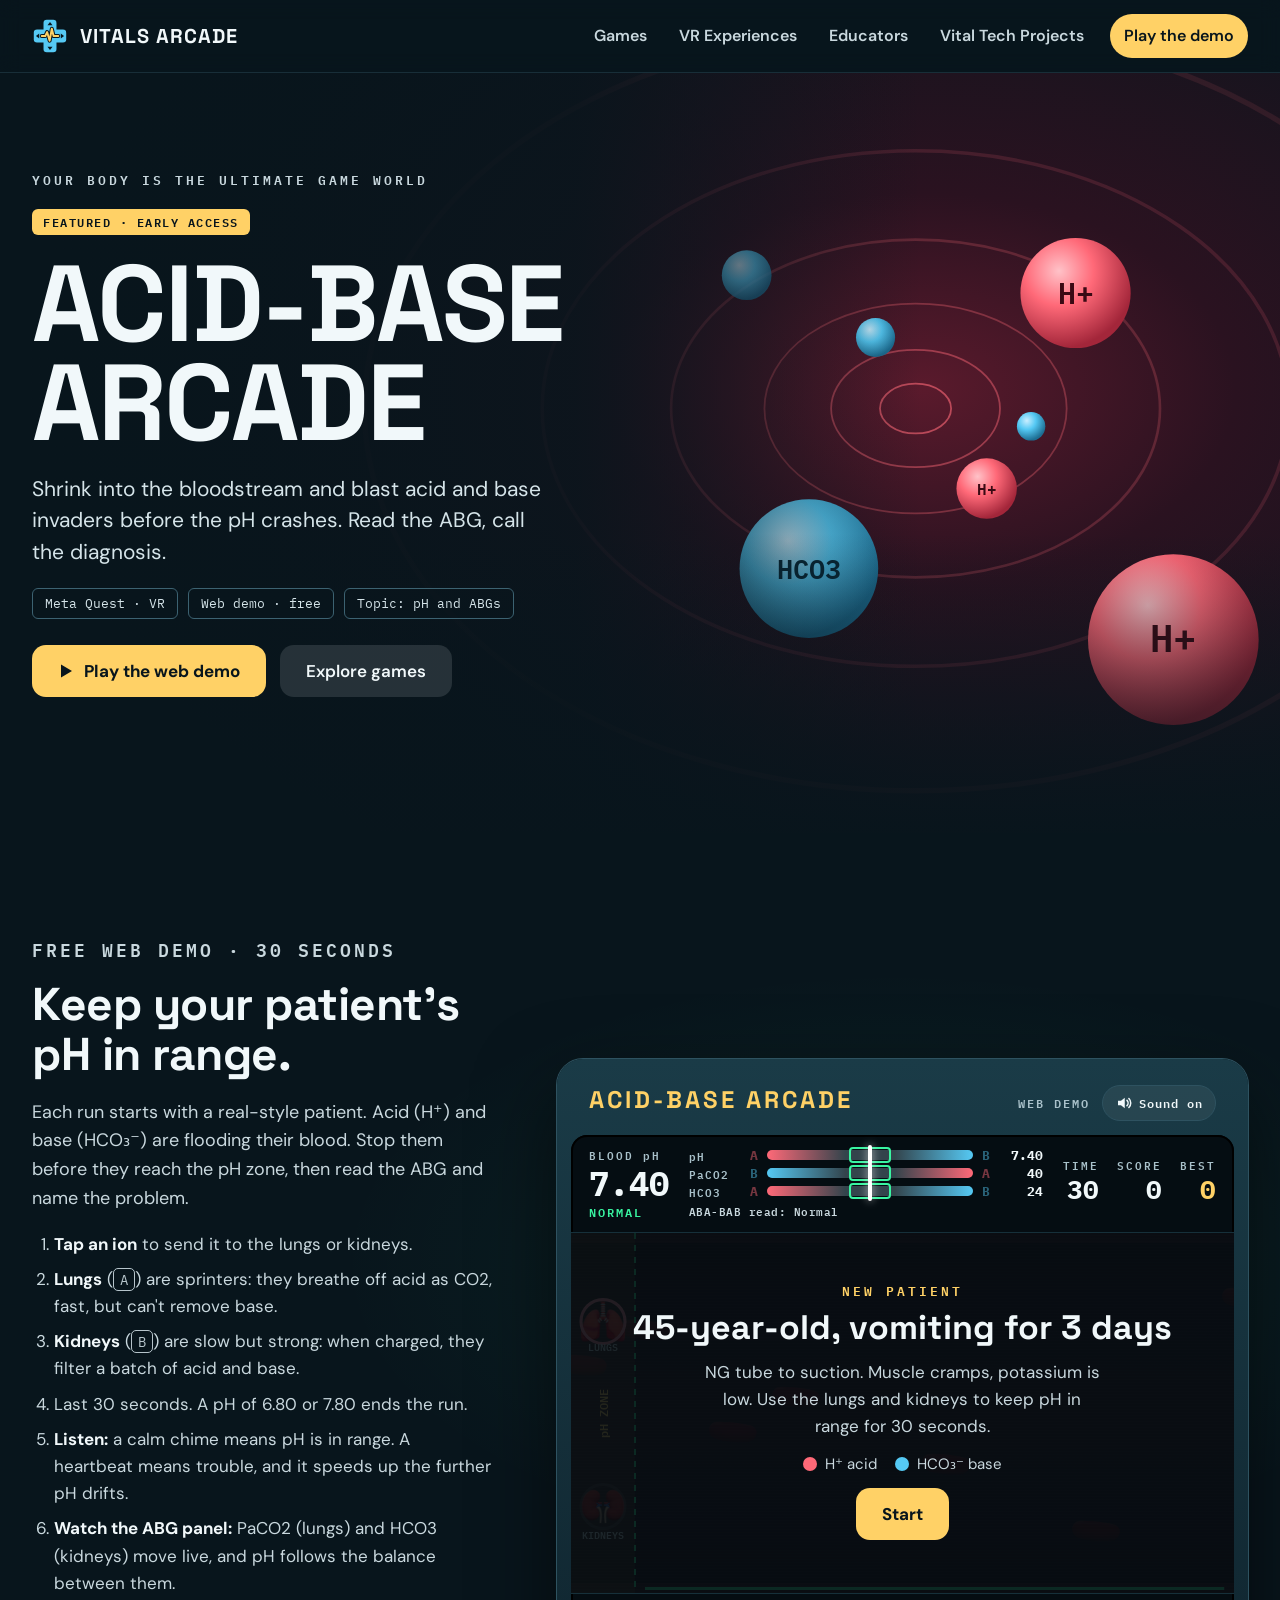
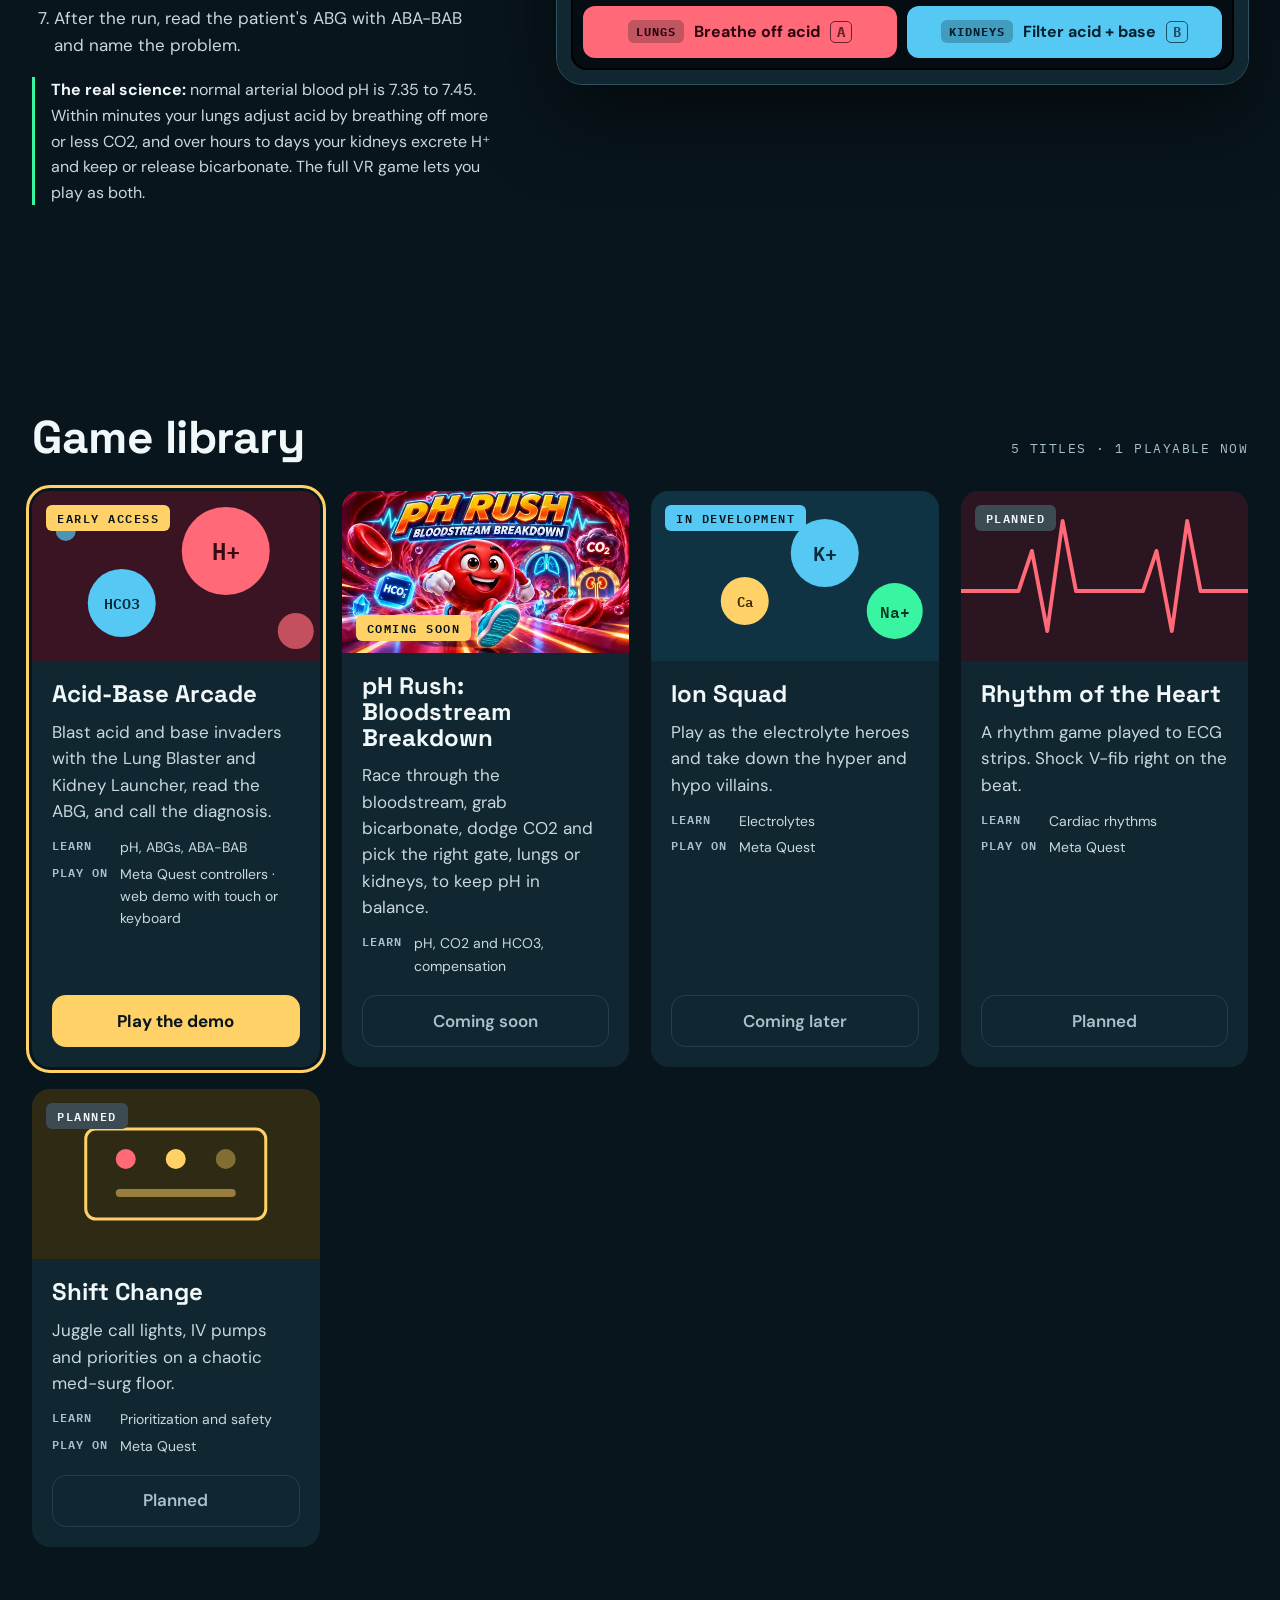
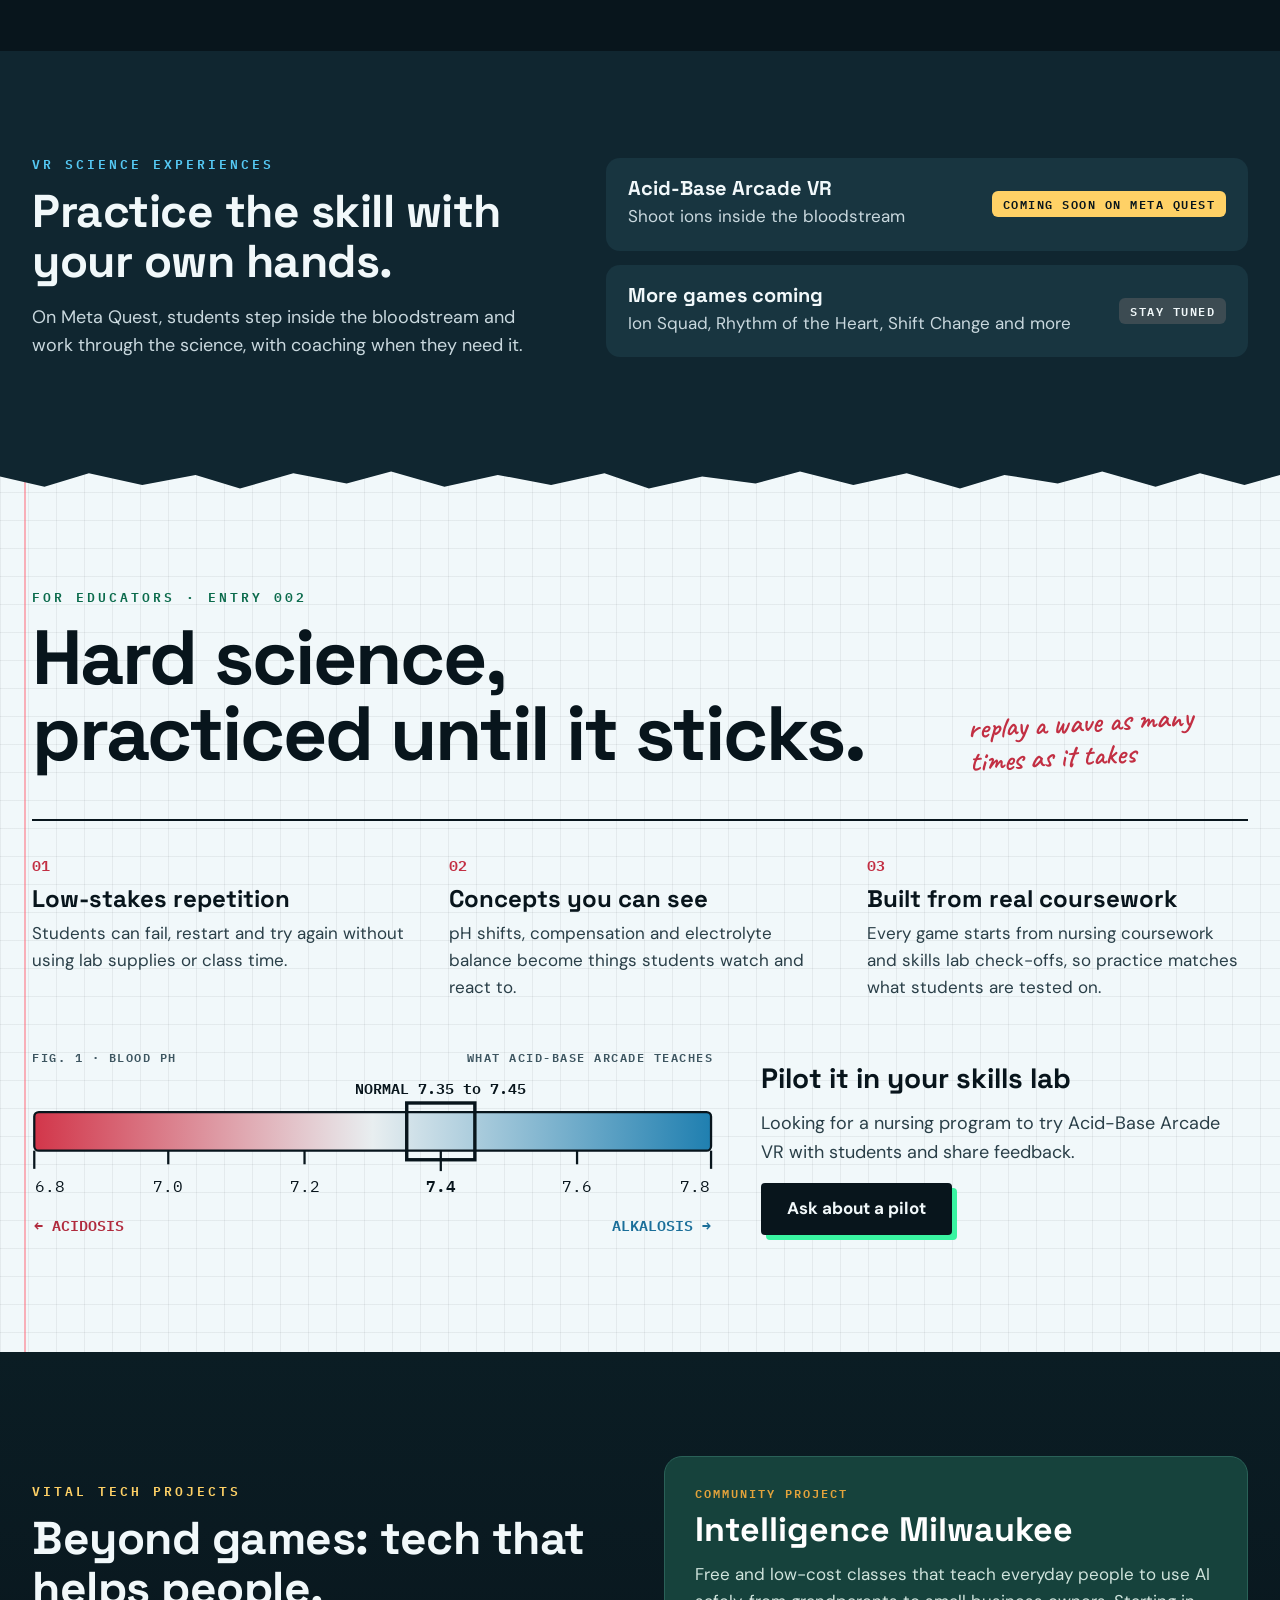
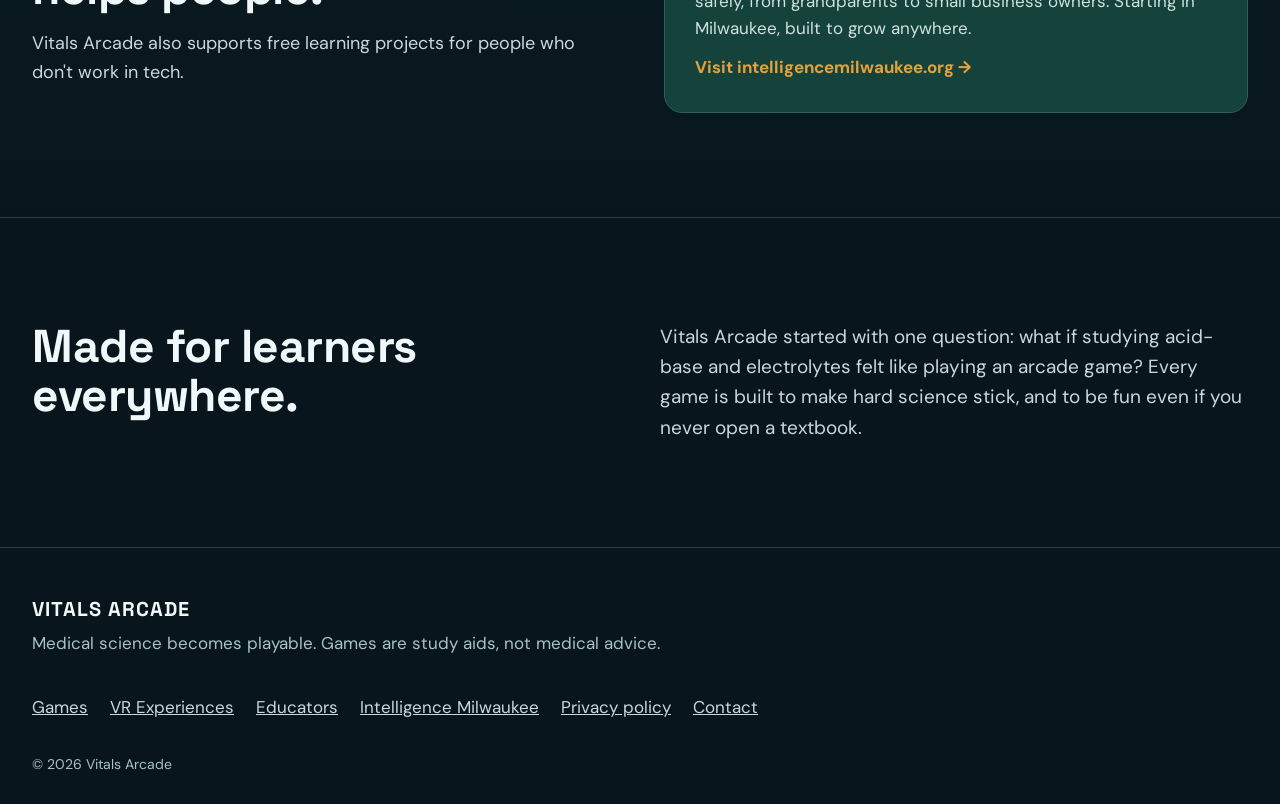
==== commit c28ebc0b: "Remove Foley and Wound Care, add pH Rush and coming soon labels" ====
--- a/index.html
+++ b/index.html
@@ -158,7 +158,7 @@
   <div class="wrap">
     <div class="sec-head">
       <h2 id="games-title">Game library</h2>
-      <span class="mono-note">4 titles · 1 playable now</span>
+      <span class="mono-note">5 titles · 1 playable now</span>
     </div>
     <div class="game-grid">
       <article class="game-card is-featured">
@@ -174,6 +174,18 @@
         </div>
       </article>
       <article class="game-card">
+        <div class="game-art art-phrush">
+          <img src="assets/ph-rush-cover.webp" alt="pH Rush: Bloodstream Breakdown cover art, a red blood cell character running through a blood vessel past bicarbonate, CO2, lung and kidney gates" width="560" height="315" loading="lazy">
+          <span class="badge badge-yellow">Coming soon</span>
+        </div>
+        <div class="game-body">
+          <h3>pH Rush: Bloodstream Breakdown</h3>
+          <p>Race through the bloodstream, grab bicarbonate, dodge CO2 and pick the right gate, lungs or kidneys, to keep pH in balance.</p>
+          <dl class="meta"><dt>Learn</dt><dd>pH, CO2 and HCO3, compensation</dd></dl>
+          <span class="btn btn-disabled btn-block">Coming soon</span>
+        </div>
+      </article>
+      <article class="game-card">
         <div class="game-art art-ion">
           <svg viewBox="0 0 300 170" preserveAspectRatio="xMidYMid slice" aria-hidden="true" font-family="IBM Plex Mono, monospace" font-weight="600" text-anchor="middle"><circle cx="180" cy="62" r="34" fill="#55C9F4"/><text x="180" y="70" font-size="20" fill="#082A3A">K+</text><circle cx="250" cy="120" r="28" fill="#39F4A1"/><text x="250" y="127" font-size="16" fill="#063A26">Na+</text><circle cx="100" cy="110" r="24" fill="#FFD166"/><text x="100" y="116" font-size="14" fill="#3A2A00">Ca</text></svg>
           <span class="badge badge-blue">In development</span>
@@ -218,12 +230,11 @@
     <div>
       <p class="eyebrow eyebrow-blue">VR science experiences</p>
       <h2 id="vr-title">Practice the skill with your own hands.</h2>
-      <p class="lead-sm">On Meta Quest, students walk up to a real-size hospital bed, open the kit and work through each step, with coaching when they need it.</p>
+      <p class="lead-sm">On Meta Quest, students step inside the bloodstream and work through the science, with coaching when they need it.</p>
     </div>
     <ul class="vr-list">
-      <li><div><h3>Acid-Base Arcade VR</h3><p>Shoot ions inside the bloodstream</p></div><span class="badge badge-yellow">Early Access</span></li>
-      <li><div><h3>Foley Catheter Check-Off</h3><p>Sterile technique, step by step</p></div><span class="badge badge-blue">Prototype</span></li>
-      <li><div><h3>Wound Care: Wet-to-Dry Dressing</h3><p>Dressing change practice</p></div><span class="badge badge-gray">In development</span></li>
+      <li><div><h3>Acid-Base Arcade VR</h3><p>Shoot ions inside the bloodstream</p></div><span class="badge badge-yellow">Coming soon on Meta Quest</span></li>
+      <li><div><h3>More games coming</h3><p>Ion Squad, Rhythm of the Heart, Shift Change and more</p></div><span class="badge badge-gray">Stay tuned</span></li>
     </ul>
   </div>
 </section>
@@ -259,7 +270,7 @@
       </figure>
       <div class="pilot">
         <h3>Pilot it in your skills lab</h3>
-        <p>Looking for a nursing program to try the Foley check-off prototype and share feedback.</p>
+        <p>Looking for a nursing program to try Acid-Base Arcade VR with students and share feedback.</p>
         <a class="btn btn-ink" href="mailto:hello@vitalsarcade.com?subject=Vitals%20Arcade%20pilot">Ask about a pilot</a>
       </div>
     </div>
--- a/styles.css
+++ b/styles.css
@@ -225,6 +225,9 @@
 .game-card.is-featured{outline:3px solid var(--highlight);outline-offset:3px}
 .game-art{position:relative;height:170px}
 .game-art svg{width:100%;height:100%;display:block}
+.game-art img{width:100%;height:100%;display:block;object-fit:cover}
+.game-art.art-phrush{height:auto;aspect-ratio:16/9}
+.game-art.art-phrush .badge{top:auto;bottom:12px}
 .game-art .badge{position:absolute;left:14px;top:14px}
 .art-acid{background:#3A1422}.art-ion{background:#0F3343}.art-heart{background:#2B1520}.art-shift{background:#2E2A14}
 .game-body{padding:20px;display:flex;flex-direction:column;gap:12px;flex:1}
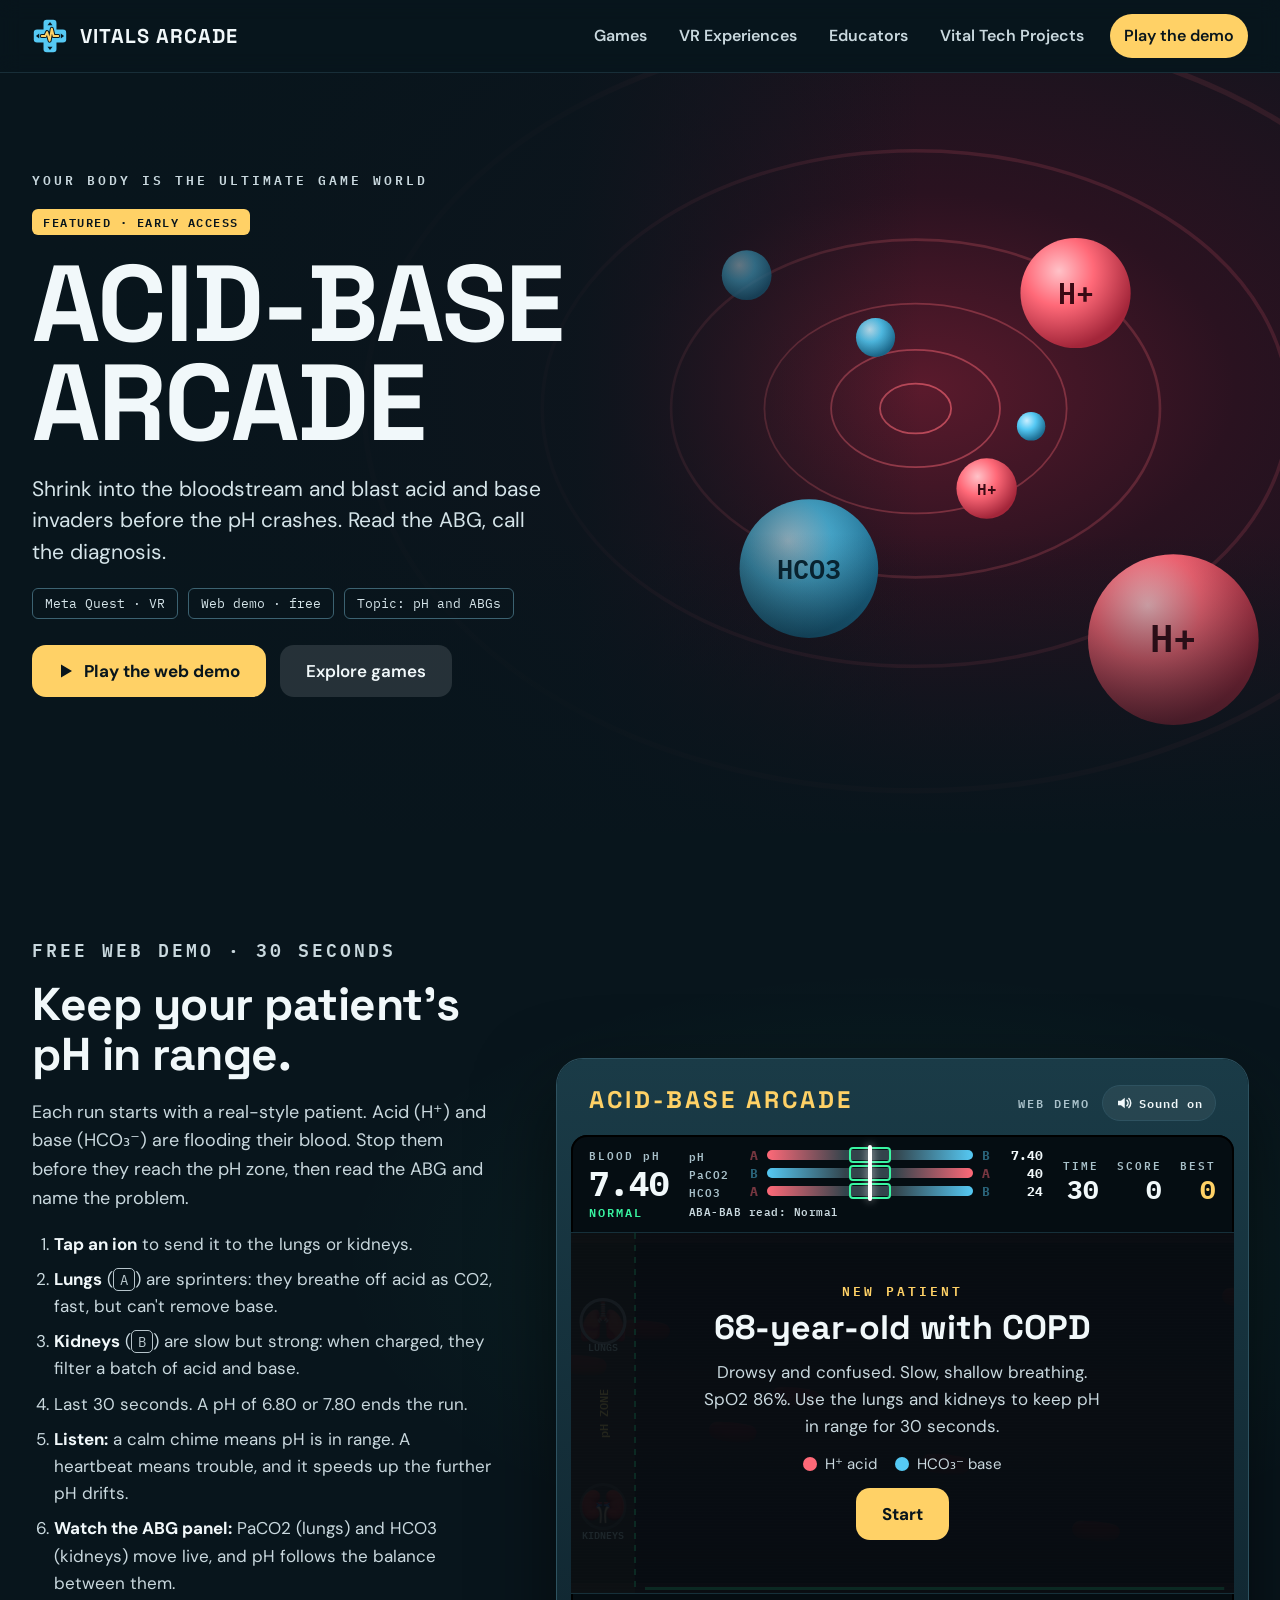
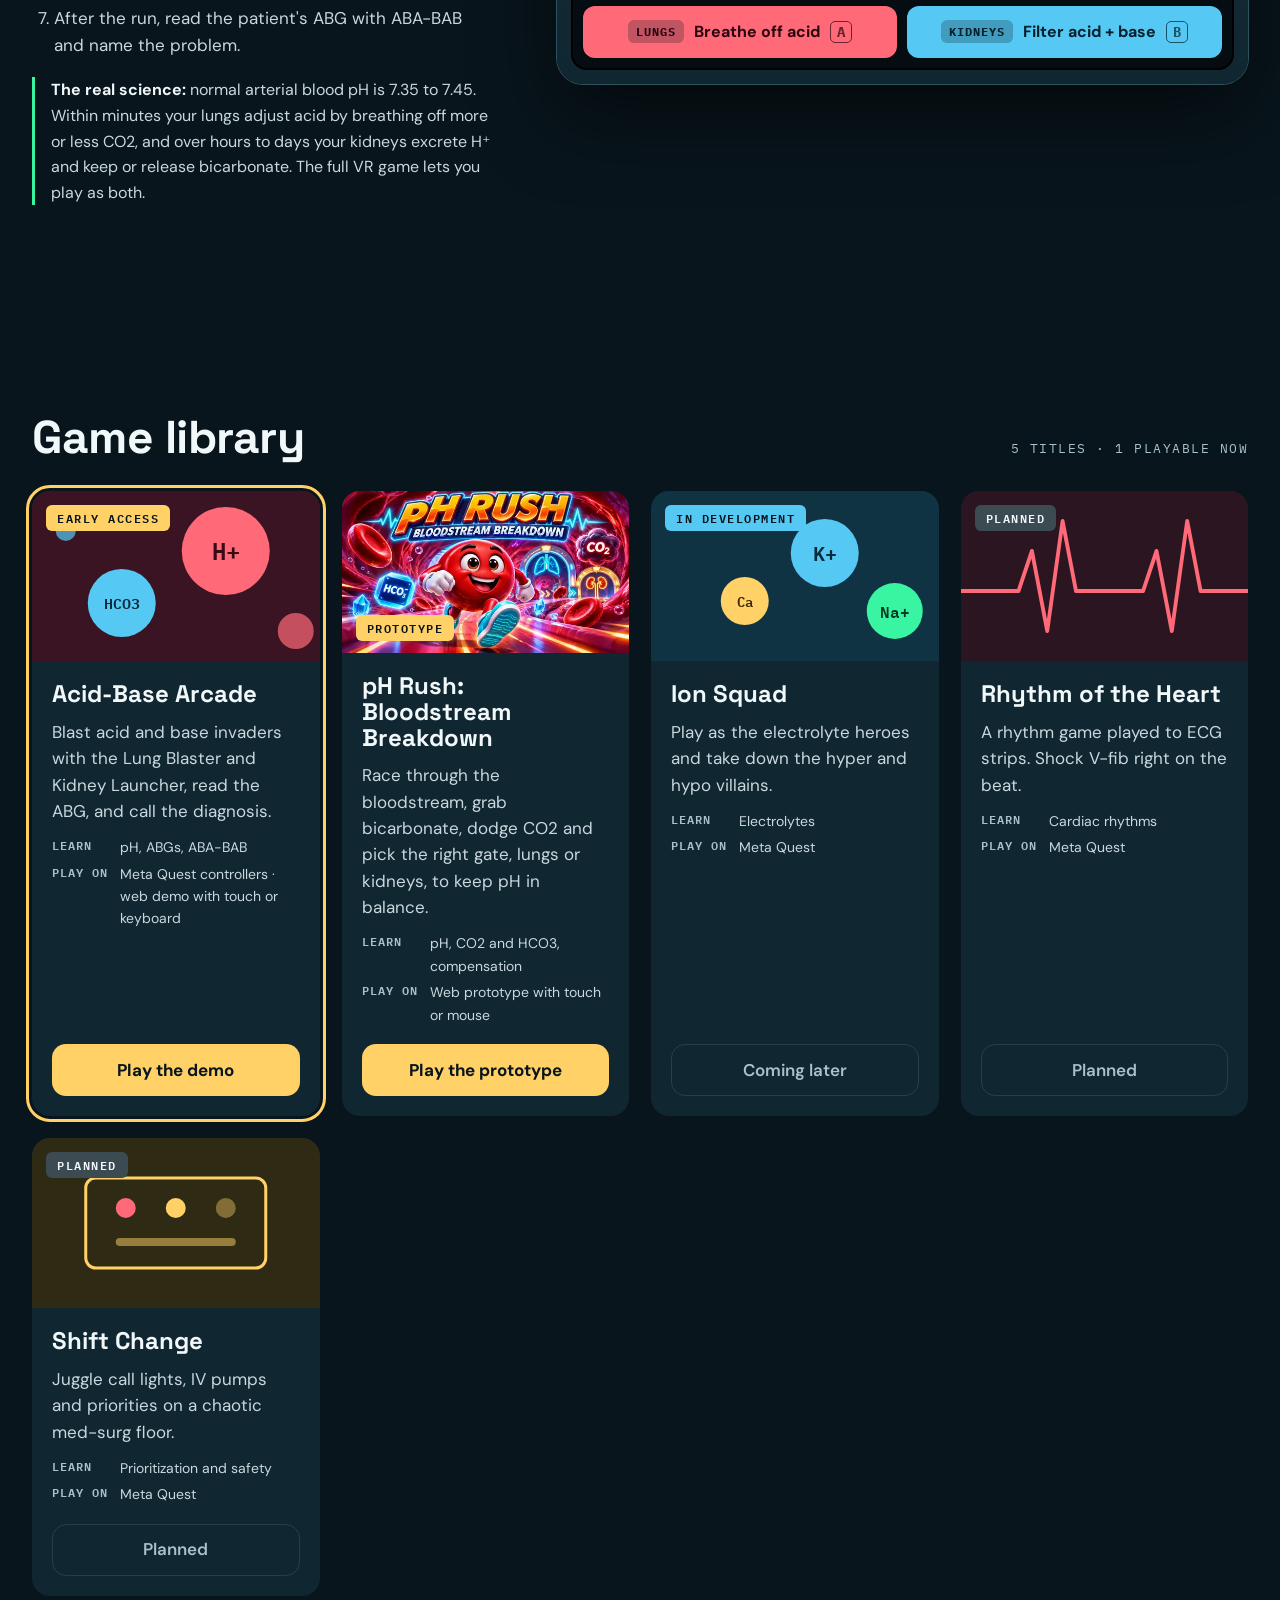
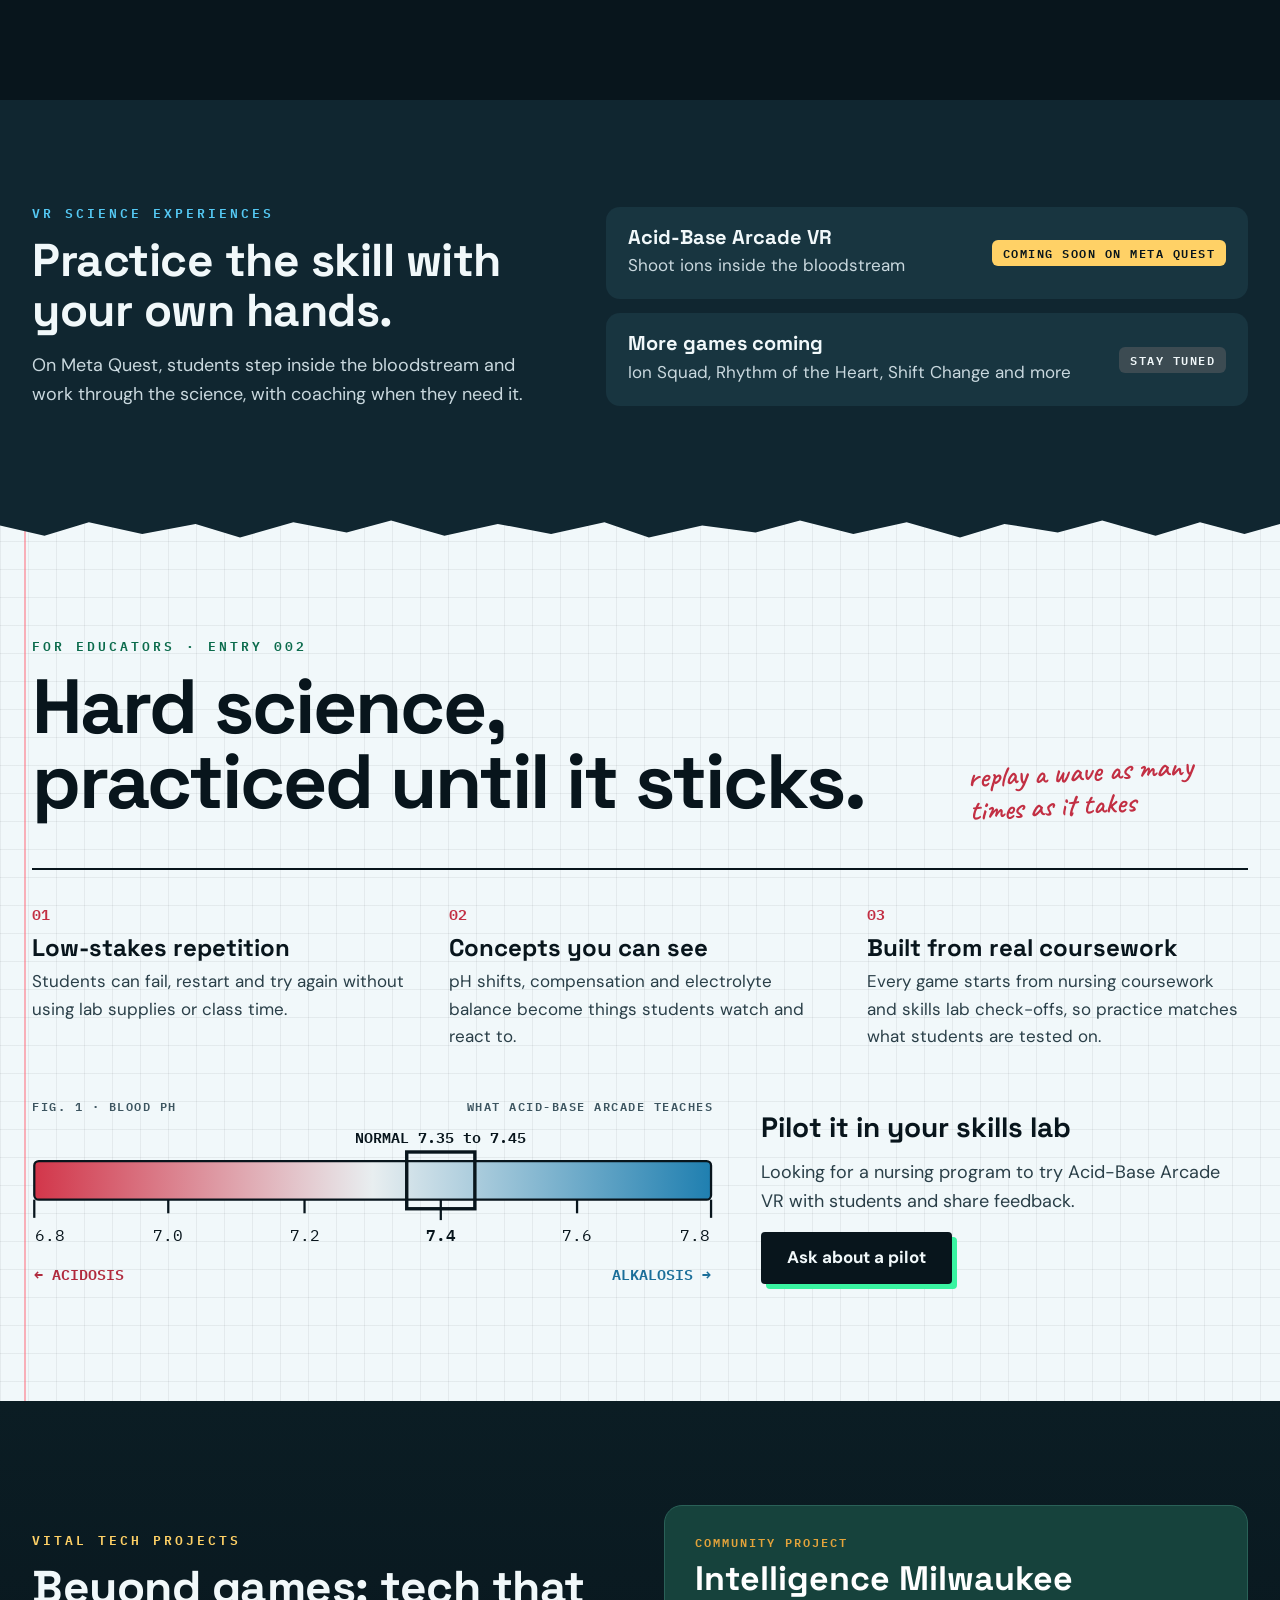
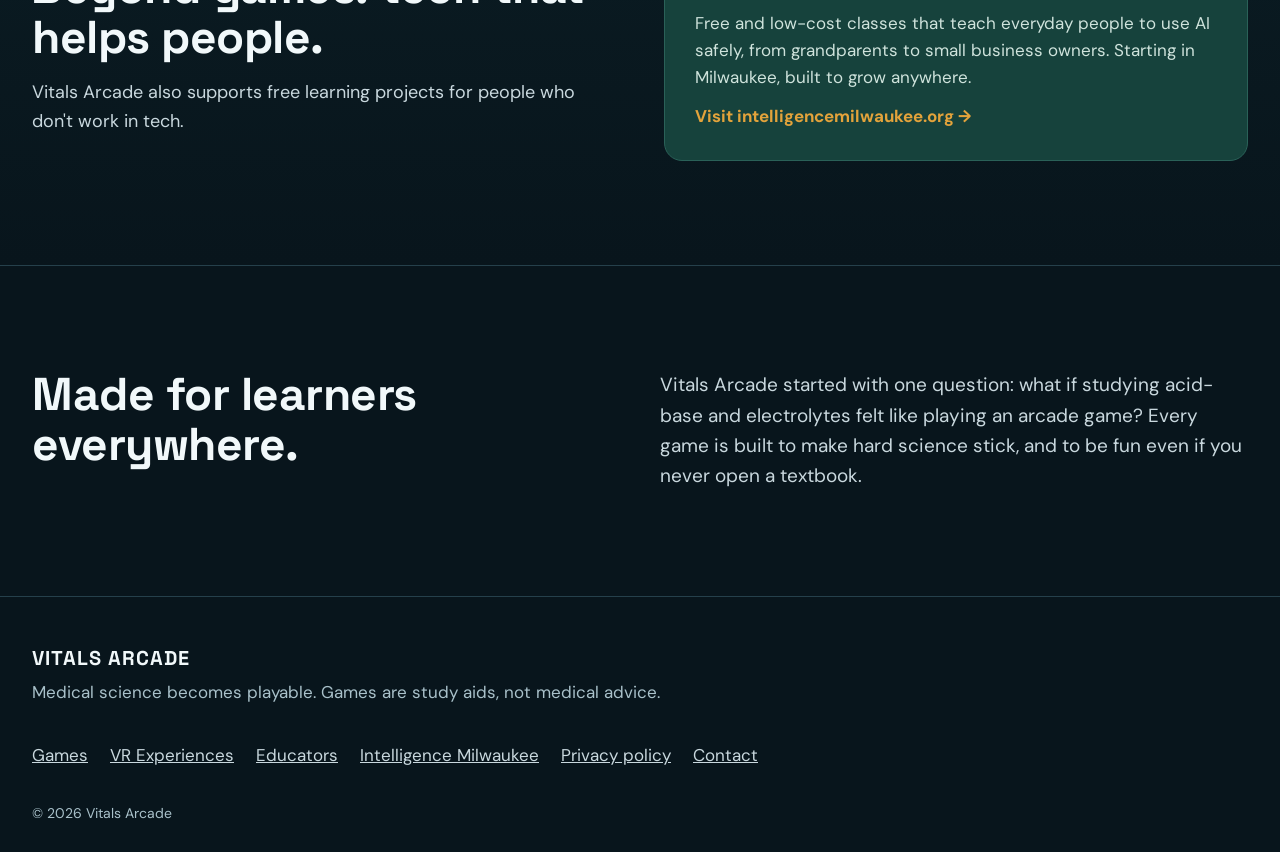
==== commit fa4a57f6: "Add pH Rush prototype page and link it from the game card Standalone ph-rush.html in the site theme." ====
--- a/index.html
+++ b/index.html
@@ -176,13 +176,13 @@
       <article class="game-card">
         <div class="game-art art-phrush">
           <img src="assets/ph-rush-cover.webp" alt="pH Rush: Bloodstream Breakdown cover art, a red blood cell character running through a blood vessel past bicarbonate, CO2, lung and kidney gates" width="560" height="315" loading="lazy">
-          <span class="badge badge-yellow">Coming soon</span>
+          <span class="badge badge-yellow">Prototype</span>
         </div>
         <div class="game-body">
           <h3>pH Rush: Bloodstream Breakdown</h3>
           <p>Race through the bloodstream, grab bicarbonate, dodge CO2 and pick the right gate, lungs or kidneys, to keep pH in balance.</p>
-          <dl class="meta"><dt>Learn</dt><dd>pH, CO2 and HCO3, compensation</dd></dl>
-          <span class="btn btn-disabled btn-block">Coming soon</span>
+          <dl class="meta"><dt>Learn</dt><dd>pH, CO2 and HCO3, compensation</dd><dt>Play on</dt><dd>Web prototype with touch or mouse</dd></dl>
+          <a class="btn btn-yellow btn-block" href="ph-rush.html">Play the prototype</a>
         </div>
       </article>
       <article class="game-card">
